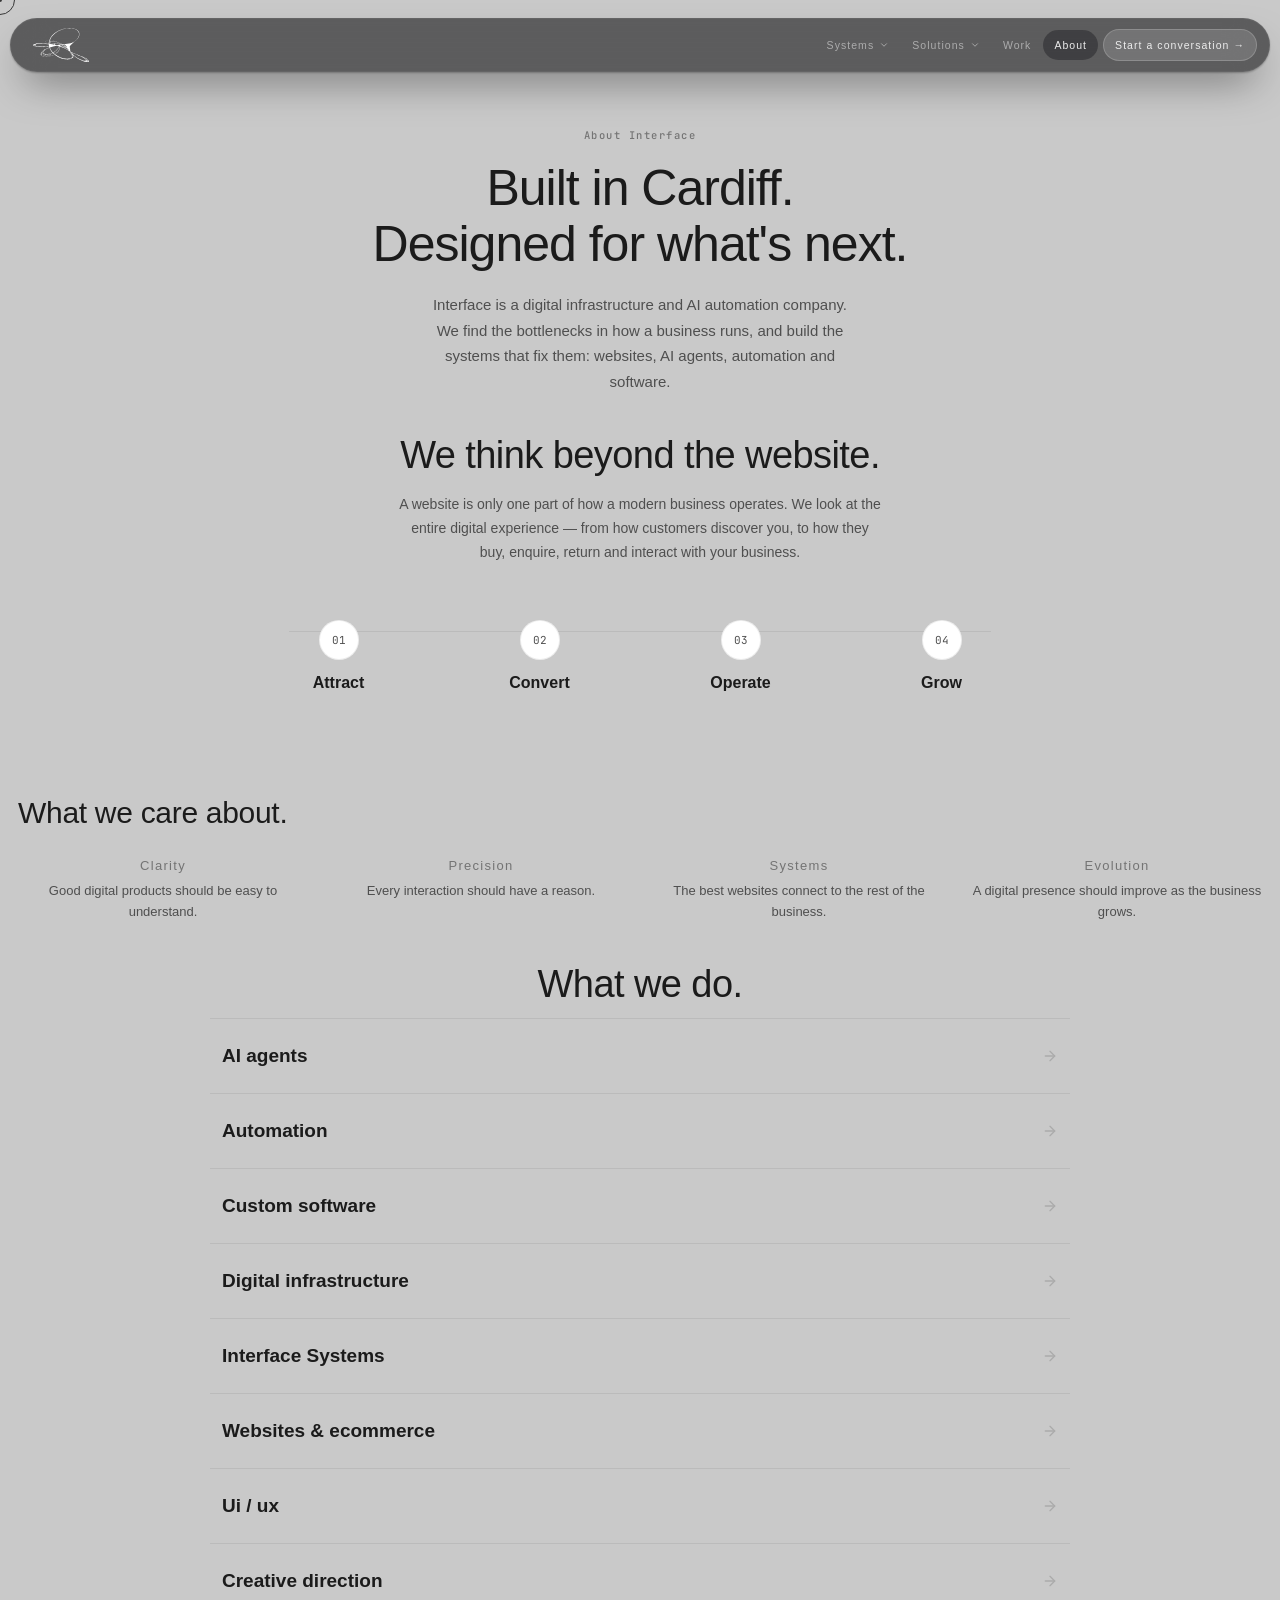
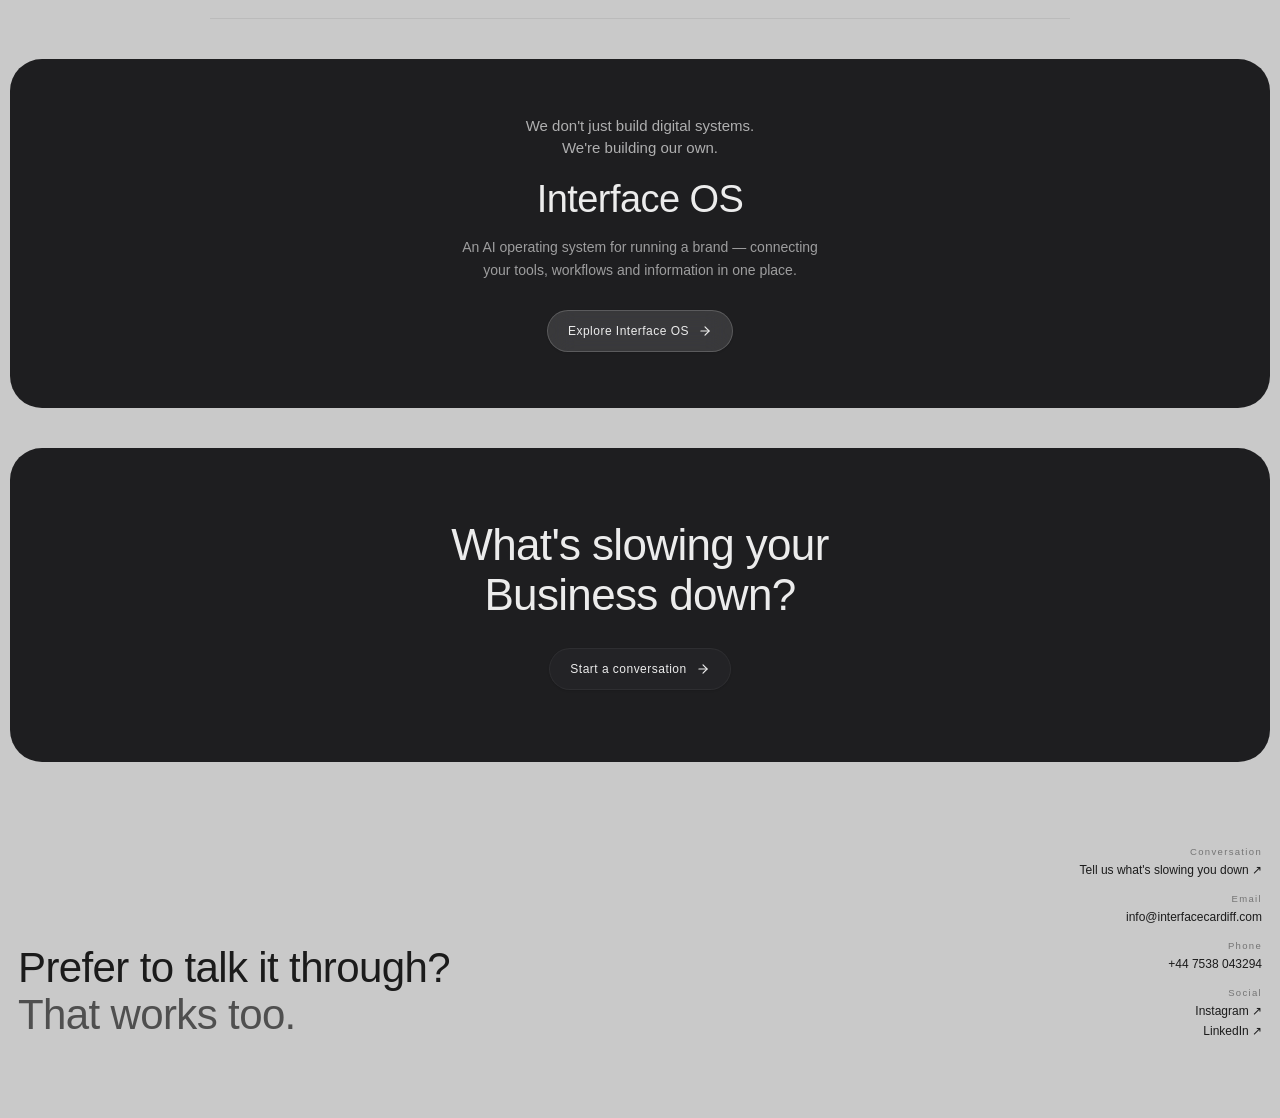
==== about.html @ 67ede0ce "Capitalise sentence starts site-wide; fix backdrop strip sampling the laptop late in the loop Co-Aut" ====
<!DOCTYPE html>
<html lang="en">
<head>
<meta charset="UTF-8" />
<meta name="viewport" content="width=device-width, initial-scale=1.0" />
<title>About — Interface | Digital Infrastructure &amp; AI Automation, Cardiff</title>
<meta name="description" content="Interface is a Cardiff-based digital infrastructure and AI automation company. We find the bottlenecks in how a business runs and build the systems that fix them." />
<meta name="keywords" content="digital infrastructure Cardiff, AI automation company, business automation, AI agents, custom software, Interface OS" />
<meta name="author" content="Interface" />
<meta name="robots" content="index, follow" />
<link rel="canonical" href="https://www.interfacecardiff.com/about.html" />

<!-- Open Graph -->
<meta property="og:type" content="website" />
<meta property="og:title" content="About — Interface | Digital Infrastructure &amp; AI Automation, Cardiff" />
<meta property="og:description" content="Interface is a Cardiff-based digital infrastructure and AI automation company. We find the bottlenecks in how a business runs and build the systems that fix them." />
<meta property="og:locale" content="en_GB" />

<!-- Twitter Card -->
<meta name="twitter:card" content="summary_large_image" />
<meta name="twitter:title" content="About — Interface | Digital Infrastructure &amp; AI Automation, Cardiff" />
<meta name="twitter:description" content="Interface is a Cardiff-based digital infrastructure and AI automation company. We find the bottlenecks in how a business runs and build the systems that fix them." />

<!-- Geo tags -->
<meta name="geo.region" content="GB-CRF" />
<meta name="geo.placename" content="Cardiff" />
<meta name="geo.position" content="51.4816;-3.1791" />
<meta name="ICBM" content="51.4816, -3.1791" />

<!-- JSON-LD structured data -->
<script type="application/ld+json">
{
  "@context": "https://schema.org",
  "@type": "ProfessionalService",
  "name": "Interface",
  "alternateName": "Interface — Digital Infrastructure & AI Automation",
  "description": "Cardiff-based digital infrastructure and AI automation company. Interface finds the bottlenecks in how a business runs and builds the systems that fix them: websites, AI agents, automation, software and infrastructure.",
  "url": "https://www.interfacecardiff.com",
  "image": "https://www.interfacecardiff.com/assets/img/logo.svg",
  "telephone": "+447538043294",
  "email": "info@interfacecardiff.com",
  "priceRange": "££",
  "address": {
    "@type": "PostalAddress",
    "addressLocality": "Cardiff",
    "addressRegion": "Wales",
    "addressCountry": "GB"
  },
  "geo": {
    "@type": "GeoCoordinates",
    "latitude": 51.4816,
    "longitude": -3.1791
  },
  "areaServed": [
    { "@type": "City", "name": "Cardiff" },
    { "@type": "AdministrativeArea", "name": "Wales" },
    { "@type": "Country", "name": "United Kingdom" }
  ],
  "knowsAbout": [
    "Web Design",
    "Web Development",
    "Ecommerce",
    "Shopify",
    "Digital Systems",
    "Automation",
    "Brand Identity"
  ],
  "sameAs": [
    "https://www.instagram.com/interface_dev/",
    "https://www.linkedin.com/in/dylan-driscoll"
  ]
}
</script>


<link rel="preconnect" href="https://fonts.googleapis.com" />
<link rel="preconnect" href="https://fonts.gstatic.com" crossorigin />
<link href="https://fonts.googleapis.com/css2?family=JetBrains+Mono:wght@400;500;600&display=swap" rel="stylesheet" />

<link rel="stylesheet" href="style.css?v=6a98d5f" />
</head>
<body class="loading page-about">

<div class="wake" id="wake">
  <div class="wake-mark"><img src="assets/img/logo.svg" alt="Interface"></div>
  <div class="wake-pct" id="wakePct">0%</div>
</div>

<div class="cursor" id="cursor"></div>
<div class="cursor-dot" id="cursorDot"></div>

<header class="site-head">
  <div class="name">
    <a href="index.html" class="logo-link" aria-label="Interface — home">
      <img src="assets/img/logo.svg" alt="Interface" class="site-logo" />
    </a>
  </div>
  <nav>
    <div class="nav-item">
      <button type="button" class="nav-trigger" aria-expanded="false" aria-haspopup="true">Systems<svg viewBox="0 0 24 24" fill="none" stroke="currentColor" stroke-width="2.2" stroke-linecap="round" stroke-linejoin="round"><polyline points="6 9 12 15 18 9"></polyline></svg></button>
      <div class="nav-menu">
        <a href="software.html"><b>Interface OS</b><span>Your business, operated through one interface.</span></a>
        <a href="archive.html"><b>Interface Archive</b><span>Your business memory.</span></a>
        <a href="reach.html"><b>Interface Reach</b><span>Turn prospecting into a system.</span></a>
      </div>
    </div>
    <div class="nav-item">
      <button type="button" class="nav-trigger" aria-expanded="false" aria-haspopup="true">Solutions<svg viewBox="0 0 24 24" fill="none" stroke="currentColor" stroke-width="2.2" stroke-linecap="round" stroke-linejoin="round"><polyline points="6 9 12 15 18 9"></polyline></svg></button>
      <div class="nav-menu">
        <a href="solutions.html#agents"><b>AI Agents</b><span>Turn repeated work into an agent.</span></a>
        <a href="solutions.html#automation"><b>Automation</b><span>Connect the tools you already use.</span></a>
        <a href="solutions.html#software"><b>Software</b><span>Built around how you actually work.</span></a>
        <a href="solutions.html#infrastructure"><b>Digital Infrastructure</b><span>Websites as the front of the system.</span></a>
      </div>
    </div>
    <a id="nav-work" href="work.html">Work</a>
    <a id="nav-about" href="about.html" class="active">About</a>
    <a id="nav-quote" href="contact.html" class="nav-quote">Start a conversation&nbsp;&rarr;</a>
  </nav>
</header>

<main class="page-content studio-home">

  <!-- ===== ABOUT HERO ===== -->
  <section class="about-hero">
    <p class="studio-eyebrow">About Interface</p>
    <h1>Built in Cardiff.<br>Designed for what's next.</h1>
    <p class="about-hero-sub">Interface is a digital infrastructure and AI automation company. We find the bottlenecks in how a business runs, and build the systems that fix them: websites, AI agents, automation and software.</p>
  </section>

  <!-- ===== OUR APPROACH ===== -->
  <section class="approach">
    <h2>We think beyond the website.</h2>
    <p class="approach-intro">A website is only one part of how a modern business operates. We look at the entire digital experience — from how customers discover you, to how they buy, enquire, return and interact with your business.</p>

    <div class="approach-steps">
      <div class="journey-line" aria-hidden="true"></div>
      <div class="approach-step"><span class="approach-num">01</span><h3>Attract</h3></div>
      <div class="approach-step"><span class="approach-num">02</span><h3>Convert</h3></div>
      <div class="approach-step"><span class="approach-num">03</span><h3>Operate</h3></div>
      <div class="approach-step"><span class="approach-num">04</span><h3>Grow</h3></div>
    </div>
  </section>

  <!-- ===== WHAT WE CARE ABOUT ===== -->
  <section class="offer">
    <h2>What we care about.</h2>
    <div class="offer-grid principles-grid">
      <div class="offer-item">
        <h3>Clarity</h3>
        <p>Good digital products should be easy to understand.</p>
      </div>
      <div class="offer-item">
        <h3>Precision</h3>
        <p>Every interaction should have a reason.</p>
      </div>
      <div class="offer-item">
        <h3>Systems</h3>
        <p>The best websites connect to the rest of the business.</p>
      </div>
      <div class="offer-item">
        <h3>Evolution</h3>
        <p>A digital presence should improve as the business grows.</p>
      </div>
    </div>
  </section>

  <!-- ===== CAPABILITIES ===== -->
  <section class="services">
    <h2>What we do.</h2>
    <div class="service-rows capabilities-rows">
      <div class="service-row capability-row">
        <span class="service-title">AI agents</span>
        <span class="service-desc">Turning repeated work into agents, with people in the loop.</span>
        <svg class="service-arrow" viewBox="0 0 24 24" fill="none" stroke="currentColor" stroke-width="2" stroke-linecap="round" stroke-linejoin="round"><line x1="5" y1="12" x2="19" y2="12"></line><polyline points="12 5 19 12 12 19"></polyline></svg>
      </div>
      <div class="service-row capability-row">
        <span class="service-title">Automation</span>
        <span class="service-desc">Connecting the tools a business already uses.</span>
        <svg class="service-arrow" viewBox="0 0 24 24" fill="none" stroke="currentColor" stroke-width="2" stroke-linecap="round" stroke-linejoin="round"><line x1="5" y1="12" x2="19" y2="12"></line><polyline points="12 5 19 12 12 19"></polyline></svg>
      </div>
      <div class="service-row capability-row">
        <span class="service-title">Custom software</span>
        <span class="service-desc">Internal tools, dashboards and portals built around your process.</span>
        <svg class="service-arrow" viewBox="0 0 24 24" fill="none" stroke="currentColor" stroke-width="2" stroke-linecap="round" stroke-linejoin="round"><line x1="5" y1="12" x2="19" y2="12"></line><polyline points="12 5 19 12 12 19"></polyline></svg>
      </div>
      <div class="service-row capability-row">
        <span class="service-title">Digital infrastructure</span>
        <span class="service-desc">Websites and ecommerce as the front of the system.</span>
        <svg class="service-arrow" viewBox="0 0 24 24" fill="none" stroke="currentColor" stroke-width="2" stroke-linecap="round" stroke-linejoin="round"><line x1="5" y1="12" x2="19" y2="12"></line><polyline points="12 5 19 12 12 19"></polyline></svg>
      </div>
      <div class="service-row capability-row">
        <span class="service-title">Interface Systems</span>
        <span class="service-desc">Our own products: Interface OS, Archive and Reach.</span>
        <svg class="service-arrow" viewBox="0 0 24 24" fill="none" stroke="currentColor" stroke-width="2" stroke-linecap="round" stroke-linejoin="round"><line x1="5" y1="12" x2="19" y2="12"></line><polyline points="12 5 19 12 12 19"></polyline></svg>
      </div>
      <div class="service-row capability-row">
        <span class="service-title">Websites & ecommerce</span>
        <span class="service-desc">Storefronts built to capture, convert and connect.</span>
        <svg class="service-arrow" viewBox="0 0 24 24" fill="none" stroke="currentColor" stroke-width="2" stroke-linecap="round" stroke-linejoin="round"><line x1="5" y1="12" x2="19" y2="12"></line><polyline points="12 5 19 12 12 19"></polyline></svg>
      </div>
      <div class="service-row capability-row">
        <span class="service-title">Ui / ux</span>
        <span class="service-desc">Interfaces designed around how people actually use them.</span>
        <svg class="service-arrow" viewBox="0 0 24 24" fill="none" stroke="currentColor" stroke-width="2" stroke-linecap="round" stroke-linejoin="round"><line x1="5" y1="12" x2="19" y2="12"></line><polyline points="12 5 19 12 12 19"></polyline></svg>
      </div>
      <div class="service-row capability-row">
        <span class="service-title">Creative direction</span>
        <span class="service-desc">A consistent visual language across every touchpoint.</span>
        <svg class="service-arrow" viewBox="0 0 24 24" fill="none" stroke="currentColor" stroke-width="2" stroke-linecap="round" stroke-linejoin="round"><line x1="5" y1="12" x2="19" y2="12"></line><polyline points="12 5 19 12 12 19"></polyline></svg>
      </div>
    </div>
  </section>

  <!-- ===== INTERFACE OS (smaller teaser) ===== -->
  <section class="os-teaser os-teaser-compact">
    <div class="os-teaser-copy">
      <p class="studio-eyebrow os-teaser-eyebrow">We don't just build digital systems.<br>We're building our own.</p>
      <h2>Interface OS</h2>
      <p>An AI operating system for running a brand — connecting your tools, workflows and information in one place.</p>
      <a href="software.html" class="hero-cta-btn secondary os-teaser-cta">
        Explore Interface OS
        <svg viewBox="0 0 24 24" fill="none" stroke="currentColor" stroke-width="2" stroke-linecap="round" stroke-linejoin="round"><line x1="5" y1="12" x2="19" y2="12"></line><polyline points="12 5 19 12 12 19"></polyline></svg>
      </a>
    </div>
  </section>

  <!-- ===== ABOUT CTA ===== -->
  <section class="final-cta">
    <h2>What's slowing your<br>Business down?</h2>
    <div class="hero-cta final-cta-buttons">
      <a href="contact.html" class="hero-cta-btn primary">
        Start a conversation
        <svg viewBox="0 0 24 24" fill="none" stroke="currentColor" stroke-width="2" stroke-linecap="round" stroke-linejoin="round"><line x1="5" y1="12" x2="19" y2="12"></line><polyline points="12 5 19 12 12 19"></polyline></svg>
      </a>
    </div>
  </section>

  <section class="contact">
    <h2>Prefer to talk it through?<br><em>That works too.</em></h2>
    <div class="links">
      <span class="label">Conversation</span><a href="contact.html">Tell us what's slowing you down ↗︎</a>
      <span class="label">Email</span><a href="mailto:info@interfacecardiff.com">info@interfacecardiff.com</a>
      <span class="label">Phone</span><a href="tel:+447538043294">+44 7538 043294</a>
      <span class="label">Social</span><a href="https://www.instagram.com/interface_dev/" target="_blank" rel="noopener">Instagram ↗︎</a><a href="https://www.linkedin.com/in/dylan-driscoll" target="_blank" rel="noopener">LinkedIn ↗︎</a>
    </div>
  </section>
</main>

<script src="script.js?v=6a98d5f"></script>
</body>
</html>
---- style.css ----
* { margin: 0; padding: 0; box-sizing: border-box; }

:root {
  /* ---- design tokens, ported 1:1 from the Interface OS app's own UI
     (src/ui/page.ts) so the marketing site and the product read as the
     same system. ---- */
  --panel: #f4f4f4;
  --card: #fbfbfb;
  --card-hi: #ffffff;
  --line: rgba(0,0,0,0.07);
  --line-soft: rgba(0,0,0,0.045);
  --ink: #1b1b1b;
  /* light-on-dark counterpart to --ink — used only by the handful of
     elements that sit directly on the dark page backdrop rather than on
     a white glass widget (hero copy, contact section, the orb). Every
     widget itself (.project-card, the header pill, nav-btn, the primary
     button) stays on the light surfaces above and keeps --ink as-is,
     same as the app: the app's own --ink-2/3/4 are reused unchanged in
     its dark theme too — only the strong foreground flips. */
  --ink-inv: #ececec;
  --ink-2:#4f4f4f;
  --ink-3:#747474;
  --ink-4: #c4c4c4;
  --green: #3fb950;
  --amber: #e8912d;
  --red: #e5484d;
  --r: 14px;
  /* Kept only for the app-window recreation now — every var(--mono)
     reference outside .app-window-* was moved to --font-sans below so the
     rest of the site can carry its own typeface without touching the
     app preview's real (mono) one. */
  --mono: "JetBrains Mono", ui-monospace, "SF Mono", SFMono-Regular, Menlo, "Roboto Mono", monospace;

  /* Apple can't be embedded — SF Pro's webfont files are licensed only for
     use on Apple-platform properties, not arbitrary third-party sites — so
     this is the honest equivalent: -apple-system/BlinkMacSystemFont are the
     browser keywords that resolve to actual San Francisco on macOS/iOS,
     which is literally the same font apple.com itself renders for those
     visitors. Elsewhere it falls back the same way apple.com's own stack
     does. */
  --font-apple: -apple-system, BlinkMacSystemFont, "SF Pro Text", "SF Pro Display", "Helvetica Neue", Helvetica, Arial, sans-serif;
  --font-display: var(--font-apple);
  --font-sans: var(--font-apple);

  /* legacy variable name still referenced by a few inline eyebrow-label
     styles in the HTML. */
  --font-outside: var(--font-apple);
  --font-inside: var(--font-apple);

  --surface-rgb: 252,252,253;
  --panel-border: rgba(255,255,255,0.6);
  --panel-border-hi: rgba(255,255,255,0.75);
  --card-border: rgba(255,255,255,0.6);
  --search-border: rgba(255,255,255,0.75);

  /* Matte dark-grey glass — every button on the site, regardless of what's
     behind it (the dark backdrop or a white widget). Flat and translucent
     rather than glossy: no bright fill, no strong border, no glow. */
  --btn-bg: rgba(40,40,44,0.55);
  --btn-bg-hover: rgba(44,44,48,0.72);
  --btn-border: rgba(255,255,255,0.05);
}

html, body {
  /* Light backdrop, matching the app's own light-mode surface (--panel).
     Glass needs tonal variation behind it to actually show blur/refraction —
     a flat single colour reads as plain opaque paint no matter how much
     backdrop-filter you throw at it — so this carries a soft white-to-grey
     wash plus a faint accent glow rather than one flat tone. */
  background: #c9c9c9; /* flat — matches the laptop hero video's own backdrop (rgb 201) */
  -webkit-font-smoothing: antialiased;
  -moz-osx-font-smoothing: grayscale;
  min-height: 100vh;
  cursor: none;
}

@media (hover: none) {
  html, body { cursor: auto; }
  .cursor, .cursor-dot { display: none !important; }
}

body {
  font-family: var(--font-sans);
  color: var(--ink);
  padding: 128px 10px 80px;
  min-height: 100vh;
  max-width: 1440px;
  margin: 0 auto;
  display: flex;
  flex-direction: column;
  align-items: center;
  position: relative;
}

main.page-content {
  display: flex;
  flex-direction: column;
  align-items: center;
  gap: 40px;
  width: 100%;
}

/* ===== CURSOR =====
   mix-blend-mode: difference against a white ring/dot self-inverts over
   both the dark backdrop and the white widgets, so one rule works
   everywhere rather than tracking what's underneath. */
.cursor {
  position: fixed; top: 0; left: 0; width: 30px; height: 30px;
  border: 1px solid #fff; border-radius: 50%;
  pointer-events: none; z-index: 9999; transition: width .15s, height .15s;
  mix-blend-mode: difference;
}
.cursor-dot {
  position: fixed; top: 0; left: 0; width: 4px; height: 4px;
  background: #fff; border-radius: 50%; pointer-events: none; z-index: 9999;
  mix-blend-mode: difference;
}
.cursor.hover { width: 46px; height: 46px; }
.cursor.hover ~ .cursor-dot { opacity: 0; }
.cursor.click { width: 24px; height: 24px; }

/* ===== WAKE SCREEN =====
   Identical to the app's own boot screen (.wake / .wake-mark / .wake-pct
   in src/ui/page.ts) — same white field, grayscale mark, tabular-nums
   percentage counter. */
.wake {
  position: fixed; inset: 0; z-index: 60; background: #fff; cursor: pointer;
  display: flex; flex-direction: column; align-items: center; justify-content: center; gap: 8px;
  transition: opacity .5s ease;
}
.wake.hidden { opacity: 0; pointer-events: none; }
.wake-mark img { display: block; width: 132px; height: auto; filter: grayscale(1); opacity: .92; }
.wake-pct {
  font-family: var(--font-sans);
  font-size: 13px; font-weight: 500; letter-spacing: 0.32em; color: #adadad;
  font-variant-numeric: tabular-nums;
}
@media (max-width: 768px) {
  .wake-mark img { width: 96px; }
  .wake-pct { font-size: 11px; }
}

/* ===== HEADER — floating glass rail ===== */
header.site-head {
  position: fixed; top: 18px; left: 10px; right: 10px; z-index: 50;
  max-width: 1440px; margin: 0 auto;
  display: flex; justify-content: space-between; align-items: center;
  padding: 9px 12px 9px 22px;
  /* Dark matte glass, same family as every button — not the light,
     bright-bordered chrome from earlier passes. */
  background: rgba(20,20,22,0.6);
  backdrop-filter: blur(20px) saturate(160%);
  -webkit-backdrop-filter: blur(20px) saturate(160%);
  border: 1px solid var(--btn-border);
  border-radius: 999px;
  box-shadow: 0 1px 2px rgba(0,0,0,0.25), 0 20px 40px -14px rgba(0,0,0,0.5);
  font-family: var(--font-sans); font-size: 11px; letter-spacing: 0.02em;
}
header.site-head .name a { display: flex; align-items: center; color: var(--ink-inv); text-decoration: none; transition: opacity 0.2s; cursor: none; }
header.site-head .name a:hover { opacity: 0.6; }
header.site-head .logo-link { display: flex; align-items: center; cursor: none; }
header.site-head .site-logo {
  height: 34px; width: auto; display: block;
  filter: grayscale(1) brightness(1.6);
  transition: opacity 0.2s ease, transform 0.3s ease;
}
header.site-head .logo-link:hover .site-logo { opacity: 0.75; transform: scale(1.02); }

header.site-head nav { display: flex; align-items: center; gap: 1px; flex-wrap: nowrap; }
header.site-head nav a {
  color: rgba(236,236,236,0.55); text-decoration: none; cursor: none;
  font-size: 10.5px; letter-spacing: 0.1em; font-weight: 500;
  padding: 9px 11px; border-radius: 999px; white-space: nowrap;
  transition: background .15s, color .15s;
}
header.site-head nav a:hover { color: var(--ink-inv); background: rgba(255,255,255,0.06); }
header.site-head nav a.active { color: var(--ink-inv); background: var(--btn-bg); }
header.site-head nav a.nav-quote {
  color: var(--ink-inv); background: rgba(255,255,255,0.14);
  border: 1px solid rgba(255,255,255,0.18); margin-left: 4px;
}
header.site-head nav a.nav-quote:hover { background: rgba(255,255,255,0.22); }

/* dropdown groups (Systems, Solutions) */
header.site-head nav .nav-item { position: relative; }
header.site-head nav .nav-trigger {
  display: inline-flex; align-items: center; gap: 5px;
  background: none; border: 0; font-family: inherit; cursor: none;
  color: rgba(236,236,236,0.55);
  font-size: 10.5px; letter-spacing: 0.1em; font-weight: 500;
  padding: 9px 11px; border-radius: 999px; white-space: nowrap;
  transition: background .15s, color .15s;
}
header.site-head nav .nav-trigger svg { width: 10px; height: 10px; transition: transform .2s ease; }
header.site-head nav .nav-trigger:hover,
header.site-head nav .nav-item.open .nav-trigger { color: var(--ink-inv); background: rgba(255,255,255,0.06); }
header.site-head nav .nav-trigger.active { color: var(--ink-inv); background: var(--btn-bg); }
header.site-head nav .nav-item.open .nav-trigger svg { transform: rotate(180deg); }
header.site-head nav .nav-menu {
  position: absolute; top: calc(100% + 12px); left: 50%;
  min-width: 300px; padding: 8px; display: flex; flex-direction: column; gap: 2px;
  background: rgba(20,20,22,0.86);
  backdrop-filter: blur(22px) saturate(160%); -webkit-backdrop-filter: blur(22px) saturate(160%);
  border: 1px solid var(--btn-border); border-radius: 18px;
  box-shadow: 0 1px 2px rgba(0,0,0,0.25), 0 24px 48px -16px rgba(0,0,0,0.55);
  opacity: 0; visibility: hidden; transform: translate(-50%, 6px);
  transition: opacity .18s ease, transform .18s ease, visibility .18s;
}
header.site-head nav .nav-menu::before { content: ""; position: absolute; left: 0; right: 0; top: -14px; height: 14px; }
header.site-head nav .nav-item.open .nav-menu { opacity: 1; visibility: visible; transform: translate(-50%, 0); }
@media (hover: hover) and (min-width: 901px) {
  header.site-head nav .nav-item:hover .nav-menu { opacity: 1; visibility: visible; transform: translate(-50%, 0); }
  header.site-head nav .nav-item:hover .nav-trigger { color: var(--ink-inv); background: rgba(255,255,255,0.06); }
}
header.site-head nav .nav-menu a {
  display: block; padding: 11px 14px; border-radius: 12px; white-space: normal; letter-spacing: 0;
  color: rgba(236,236,236,0.7);
}
header.site-head nav .nav-menu a b { display: block; font-size: 12px; font-weight: 500; letter-spacing: 0.02em; color: var(--ink-inv); }
header.site-head nav .nav-menu a span { display: block; margin-top: 2px; font-size: 11px; font-weight: 400; color: rgba(236,236,236,0.5); }

/* wraps to a two-row stacked header before the nav (Systems, Solutions,
   Work, About + the Start a conversation pill) would overflow a single-
   row pill — overflow there reads as "missing" nav items. */
@media (max-width: 900px) {
  header.site-head nav .nav-item { position: static; }
  header.site-head nav .nav-menu { top: calc(100% + 8px); left: 0; right: 0; min-width: 0; transform: translateY(6px); }
  header.site-head nav .nav-item.open .nav-menu { transform: translateY(0); }
  header.site-head nav .nav-trigger { padding: 7px 10px; font-size: 9.5px; }
}
@media (max-width: 900px) {
  header.site-head { border-radius: 22px; padding: 8px; flex-direction: column; gap: 8px; }
  header.site-head .name { align-self: flex-start; padding: 4px 8px; }
  header.site-head .site-logo { height: 26px; }
  header.site-head nav { flex-wrap: wrap; justify-content: center; gap: 2px; }
  header.site-head nav a { padding: 7px 10px; font-size: 9.5px; }
  body { padding-top: 148px; }
}

/* ===== HERO / INTRO ===== */
.intro {
  width: 100%; max-width: 100%; padding: 0 8px 8px;
}
.intro.has-orb {
  display: flex; align-items: center; justify-content: space-between; gap: 48px;
}
.intro-copy { flex: 1; min-width: 0; }
.intro h1 {
  font-family: var(--font-display);
  font-size: clamp(34px, 5.2vw, 68px);
  font-weight: 500; letter-spacing: -0.015em; line-height: 1.08;
  color: var(--ink);
}
.intro h1 em {
  font-style: normal; font-weight: 400; color: var(--ink-2);
}
.intro p {
  margin-top: 16px; max-width: 46ch;
  font-family: var(--font-sans);
  font-size: 14px; line-height: 1.7; color: var(--ink-2);
}
.orb-wrap {
  flex-shrink: 0; width: 260px; height: 260px;
  display: flex; align-items: center; justify-content: center;
}
.orb-canvas { width: 100%; height: 100%; display: block; }
/* software page hero — the app-window mockup is the whole show, large and
   centred, with the pricing system directly below it rather than split
   beside a signup form. */
.intro-showcase {
  display: flex; flex-direction: column; align-items: center; text-align: center;
  gap: 32px;
}
.intro-showcase-copy h1 {
  font-family: var(--font-display); font-weight: 500;
  font-size: clamp(26px, 3.4vw, 36px); letter-spacing: -0.015em; line-height: 1.1;
  color: var(--ink); margin-bottom: 8px;
}
.intro-showcase-copy p { font-family: var(--font-sans); font-size: 14px; color: var(--ink-2); }
.intro-showcase .app-preview { width: 100%; max-width: 960px; }
@media (max-width: 900px) {
  .orb-wrap { width: 180px; height: 180px; }
}

/* ===== DESIGN PAGE — giant orb scroll stage ===== */
.design-stage {
  /* bleeds to the actual viewport edge — without this the stage is only
     as wide as the page's centred max-width column, so the zoom's blur
     gets hard-clipped well inside the screen on wide viewports instead
     of fading out at the true edge. align-self: flex-start is required
     here — main.page-content has align-items:center, and flexbox centers
     a child's full margin box (including negative margins) on the cross
     axis, which stacks with this margin trick and lands the whole stage
     shifted left by half its intended offset instead of flush with the
     viewport edge. flex-start opts this one item out of that centering
     so the margin does only what it says. */
  /* pulled up by body's own top padding so the pinned stage starts flush
     with the true viewport top from the very first frame — without this,
     .design-stage-pin's un-stuck resting position sits 128px down (body's
     padding-top), so the orb reads as sitting 128px below center until
     the user scrolls far enough for position:sticky to actually engage. */
  position: relative; width: 100vw; height: 220vh;
  margin-left: calc(-50vw + 50%);
  margin-top: -128px;
  align-self: flex-start;
}
.design-stage-pin {
  position: sticky; top: 0; height: 100vh; width: 100%;
  overflow: hidden; z-index: 1;
}
@media (max-width: 900px) {
  .design-stage { margin-top: -148px; }
}
/* fills the pinned stage edge-to-edge — a fixed square box here reads as
   a distinct "plate" with its own visible boundary once the zoom's blur
   hits it, instead of the sphere just sitting directly on the page. The
   canvas itself still draws a circle (R = min(w,h) in orb.js), so this
   only removes the extra square backdrop around it — cropping now only
   ever happens at the real screen edge. */
.design-orb-wrap {
  position: absolute; inset: 0; width: 100%; height: 100%;
  display: flex; align-items: center; justify-content: center;
  will-change: transform, opacity, filter;
  transform-origin: center center;
}
.design-orb-wrap canvas {
  width: min(56vh, 56vw, 520px); height: min(56vh, 56vw, 520px);
  display: block;
}
/* the quote form overlays the same pinned frame as the orb and crossfades
   in as it finishes zooming out, so it visibly emerges from that last
   frame rather than arriving via a separate scroll below. */
.design-form-emerge {
  position: absolute; inset: 0; z-index: 2;
  display: flex; align-items: center; justify-content: center;
  overflow-y: auto; padding: 96px 16px 32px;
  will-change: transform, opacity;
}
.design-form-inner {
  width: 100%; max-width: 760px;
  display: flex; flex-direction: column; align-items: center; gap: 32px;
}
/* dark matte glass over the moving backdrop — the exact same material as
   the header pill and the app-window mockup's own frame (rgba(20,20,22,.6),
   blur+saturate, hairline border), rather than the site's usual light
   near-opaque card. Every text/field colour below is flipped to the
   light (--ink-inv) family to match. */
.design-form-emerge .project-card {
  width: 100%; position: relative;
  background: rgba(20,20,22,0.62);
  backdrop-filter: blur(26px) saturate(160%);
  -webkit-backdrop-filter: blur(26px) saturate(160%);
  border: 1px solid var(--btn-border);
  box-shadow: 0 1px 2px rgba(0,0,0,0.25), 0 40px 80px -28px rgba(0,0,0,0.55);
  color: var(--ink-inv);
}
/* macOS traffic-light window controls, purely decorative — same recipe
   as the software page's app-window mockup titlebar. */
.design-form-emerge .window-dots { display: flex; gap: 7px; margin-bottom: 22px; }
.design-form-emerge .window-dots span { width: 11px; height: 11px; border-radius: 50%; display: block; }
.design-form-emerge .window-dots span:nth-child(1) { background: #ff5f57; }
.design-form-emerge .window-dots span:nth-child(2) { background: #febc2e; }
.design-form-emerge .window-dots span:nth-child(3) { background: #28c840; }

.design-form-emerge .card-head { border-bottom-color: rgba(255,255,255,0.1); }
.design-form-emerge .card-head .proj-title .name { color: var(--ink-inv); }
.design-form-emerge .card-head .proj-title .client { color: rgba(236,236,236,0.45); }
.design-form-emerge .card-head .meta .label { color: rgba(236,236,236,0.4); }
.design-form-emerge .card-head .meta .value { color: rgba(236,236,236,0.75); }
.design-form-emerge .form-label { color: rgba(236,236,236,0.55); }
.design-form-emerge .form-input,
.design-form-emerge .form-select,
.design-form-emerge .form-textarea {
  background: rgba(255,255,255,0.06); border: 1px solid rgba(255,255,255,0.12);
  color: var(--ink-inv);
}
.design-form-emerge .form-input::placeholder,
.design-form-emerge .form-textarea::placeholder { color: rgba(236,236,236,0.32); }
.design-form-emerge .form-input:focus,
.design-form-emerge .form-textarea:focus,
.design-form-emerge .form-select:focus {
  border-color: rgba(255,255,255,0.32); box-shadow: 0 0 0 3px rgba(255,255,255,0.06);
}
.design-form-emerge .form-select option { color: #1b1b1b; }
.design-form-emerge .form-disclaimer { color: rgba(236,236,236,0.4); }
.design-form-emerge .form-submit {
  background: rgba(255,255,255,0.14); color: var(--ink-inv); border: 1px solid rgba(255,255,255,0.22);
}
.design-form-emerge .form-submit:hover { background: rgba(255,255,255,0.22); }
.design-form-emerge .form-success h3 { color: var(--ink-inv); }
.design-form-emerge .form-success p { color: rgba(236,236,236,0.6); }
@media (max-width: 900px) {
  .design-stage { height: 180vh; }
  .design-form-emerge { padding: 120px 8px 32px; align-items: flex-start; }
}

.hero-cta { margin-top: 28px; display: flex; gap: 12px; flex-wrap: wrap; }
@media (max-width: 900px) { .hero-cta { justify-content: center; } }
.hero-cta-btn {
  display: inline-flex; align-items: center; gap: 9px;
  font-family: var(--font-sans); font-size: 12px; font-weight: 500; letter-spacing: 0.04em;
  padding: 13px 20px; border-radius: 999px; text-decoration: none; cursor: none;
  transition: transform 0.15s, box-shadow 0.15s, opacity 0.15s;
}
.hero-cta-btn svg { width: 14px; height: 14px; transition: transform 0.2s ease; }
.hero-cta-btn.primary, .hero-cta-btn.secondary {
  background: var(--btn-bg);
  backdrop-filter: blur(14px) saturate(140%);
  -webkit-backdrop-filter: blur(14px) saturate(140%);
  border: 1px solid var(--btn-border);
  color: var(--ink-inv);
  box-shadow: 0 1px 2px rgba(0,0,0,0.12);
}
.hero-cta-btn.primary:hover, .hero-cta-btn.secondary:hover { background: var(--btn-bg-hover); }
.hero-cta-btn.primary:hover svg { transform: translateX(3px); }
.hero-cta-btn.secondary { color: rgba(236,236,236,0.72); }
.hero-cta-btn.secondary:hover { color: var(--ink-inv); }
.hero-cta-btn.secondary:hover svg { transform: translateY(2px); }
@media (max-width: 480px) {
  .hero-cta { flex-direction: column; align-items: stretch; }
  .hero-cta-btn { justify-content: center; }
}

/* ===== GLASS PANEL (project-card) =====
   Dark matte glass — the same material as the header/app-window/pricing
   cards — rather than the site's old light translucent card, so every
   standalone widget reads as one consistent material. */
.project-card {
  width: 100%; max-width: 100%;
  background: rgba(20,20,22,0.62);
  backdrop-filter: blur(26px) saturate(160%);
  -webkit-backdrop-filter: blur(26px) saturate(160%);
  border: 1px solid var(--btn-border);
  border-radius: 26px; padding: 40px;
  box-shadow: 0 1px 2px rgba(0,0,0,0.25), 0 40px 80px -28px rgba(0,0,0,0.5);
  font-family: var(--font-sans); font-weight: 400;
  color: var(--ink-inv);
  position: relative;
}
@media (max-width: 820px) {
  .project-card { padding: 24px; border-radius: 22px; }
}

/* quote-page card header */
.card-head { display: flex; flex-wrap: wrap; align-items: center; justify-content: space-between; gap: 16px; padding-bottom: 20px; margin-bottom: 24px; border-bottom: 1px solid rgba(255,255,255,0.1); }
.card-head .proj-title .name { font-size: 15px; font-weight: 500; letter-spacing: 0.01em; color: var(--ink-inv); }
.card-head .proj-title .client { margin-top: 3px; font-size: 10.5px; letter-spacing: 0.1em; text-transform: none; color: rgba(236,236,236,0.45); }
.card-head .meta { text-align: right; }
.card-head .meta .label { display: block; font-size: 9px; letter-spacing: 0.14em; text-transform: none; color: rgba(236,236,236,0.4); }
.card-head .meta .value { display: block; margin-top: 3px; font-size: 12px; color: rgba(236,236,236,0.75); }
@media (max-width: 600px) { .card-head .meta { text-align: left; } }

.nav-controls { width: 100%; max-width: 100%; display: flex; justify-content: flex-end; gap: 12px; padding: 0 8px; }
.nav-btn {
  width: 52px; height: 52px; border-radius: 50%;
  background: var(--btn-bg);
  backdrop-filter: blur(14px) saturate(140%);
  -webkit-backdrop-filter: blur(14px) saturate(140%);
  border: 1px solid var(--btn-border);
  display: flex; align-items: center; justify-content: center; cursor: none;
  box-shadow: 0 1px 2px rgba(0,0,0,0.12);
  transition: background 0.2s, color 0.2s; color: rgba(236,236,236,0.72);
  text-decoration: none;
}
.nav-btn:hover { color: var(--ink-inv); background: var(--btn-bg-hover); }
.nav-btn svg { width: 17px; height: 17px; }

/* ===== CONTACT ===== */
.contact {
  width: 100%; max-width: 100%; padding: 44px 8px 0; color: var(--ink);
  display: flex; justify-content: space-between; align-items: flex-end; flex-wrap: wrap; gap: 32px;
  font-family: var(--font-sans);
}
.contact h2 {
  font-family: var(--font-display);
  font-size: clamp(24px, 3.4vw, 42px); letter-spacing: -0.015em;
  color: var(--ink); line-height: 1.12; font-weight: 500;
}
.contact h2 em { font-style: normal; font-weight: 400; color: var(--ink-2); }
.contact .links { display: flex; flex-direction: column; gap: 6px; font-size: 12px; text-align: right; font-weight: 500; }
.contact .links a { color: var(--ink); text-decoration: none; transition: opacity 0.2s; cursor: none; }
.contact .links a:hover { opacity: 0.55; }
.contact .links .label { color: var(--ink-3); font-size: 9.5px; letter-spacing: 0.14em; text-transform: none; margin-top: 10px; font-weight: 500; }
.contact .links .label:first-child { margin-top: 0; }
@media (max-width: 600px) { .contact { align-items: flex-start; } .contact .links { text-align: left; } }

/* ===== FORM ===== */
.quote-form { display: flex; flex-direction: column; gap: 22px; }
.form-row { display: flex; flex-direction: column; gap: 8px; }
.form-row.split { display: grid; grid-template-columns: 1fr 1fr; gap: 16px; }
.form-row.split > * { display: flex; flex-direction: column; gap: 8px; }
.form-label { font-size: 9.5px; color: rgba(236,236,236,0.55); font-weight: 500; letter-spacing: 0.14em; text-transform: none; }
.form-input, .form-textarea, .form-select {
  font-family: var(--font-sans); font-size: 13px; color: var(--ink-inv);
  background: rgba(255,255,255,0.06); border: 1px solid rgba(255,255,255,0.12);
  border-radius: 12px; padding: 12px 14px; outline: 0;
  transition: border-color 0.15s, box-shadow 0.15s;
}
.form-input::placeholder, .form-textarea::placeholder { color: rgba(236,236,236,0.32); }
.form-input:focus, .form-textarea:focus, .form-select:focus {
  border-color: rgba(255,255,255,0.3); box-shadow: 0 0 0 3px rgba(255,255,255,0.06);
}
.form-textarea { min-height: 140px; resize: vertical; line-height: 1.5; cursor: text; }
.form-input { cursor: text; }
.form-select { cursor: pointer; color: var(--ink-inv); }
.form-submit-row { display: flex; justify-content: space-between; align-items: center; margin-top: 6px; gap: 16px; flex-wrap: wrap; }
.form-disclaimer { font-size: 10.5px; color: rgba(236,236,236,0.4); font-weight: normal; max-width: 400px; line-height: 1.6; }
.form-submit {
  display: inline-flex; align-items: center; gap: 9px;
  font-family: var(--font-sans); font-size: 12px; font-weight: 500; letter-spacing: 0.04em;
  background: var(--btn-bg-hover); color: var(--ink-inv);
  border: 1px solid var(--btn-border); cursor: none;
  padding: 13px 22px; border-radius: 999px;
  box-shadow: 0 1px 2px rgba(0,0,0,0.12);
  transition: background 0.15s;
}
.form-submit:hover { background: rgba(52,52,57,0.85); }
.form-submit svg { width: 14px; height: 14px; }
.form-success { display: none; text-align: center; padding: 80px 24px; }
.form-success.shown { display: block; }
.form-success h3 { font-size: 24px; font-weight: 500; color: var(--ink-inv); letter-spacing: -0.01em; margin-bottom: 12px; }
.form-success p { font-size: 13px; color: rgba(236,236,236,0.6); font-weight: normal; }

@media (max-width: 600px) { .form-row.split { grid-template-columns: 1fr; } }

/* ===== ABOUT / SOFTWARE PAGE LAYOUT ===== */
.about-card { display: grid; grid-template-columns: 0.9fr 1.1fr; gap: 56px; }
.about-bio h3, .about-section h3 {
  font-size: 10px; color: var(--ink-3);
  letter-spacing: 0.16em; text-transform: none; font-weight: 500; margin-bottom: 16px;
}
.about-bio p {
  font-size: 13.5px; line-height: 1.65; color: var(--ink-2);
  font-weight: normal; margin-bottom: 16px; letter-spacing: 0;
}
.about-bio p:last-of-type { margin-bottom: 28px; }
.about-contact { display: flex; flex-direction: column; gap: 12px; margin-top: 16px; }
.about-contact-item { display: flex; flex-direction: column; gap: 3px; }
.about-contact-item .label { font-size: 9.5px; color: var(--ink-3); font-weight: 500; letter-spacing: 0.12em; text-transform: none; }
.about-contact-item .value, .about-contact-item .value a {
  font-size: 13px; color: var(--ink); font-weight: 500;
  text-decoration: none; cursor: none;
  border-bottom: 1px solid var(--line); padding-bottom: 1px; display: inline-block;
  transition: border-color 0.2s;
}
.about-contact-item .value a:hover { border-bottom-color: var(--ink); }

.about-details { display: flex; flex-direction: column; gap: 36px; }
.about-section h3 { padding-bottom: 12px; border-bottom: 1px solid var(--line-soft); }
.about-job { display: grid; grid-template-columns: 1fr 80px; gap: 16px; padding: 14px 0; border-bottom: 1px solid var(--line-soft); }
.about-job:last-child { border-bottom: none; }
.about-job-title { font-size: 13px; color: var(--ink); font-weight: 500; line-height: 1.35; }
.about-job-company { font-size: 12px; color: var(--ink-2); font-weight: normal; margin-top: 2px; }
.about-job-summary { font-size: 11.5px; color: var(--ink-3); font-weight: normal; line-height: 1.5; margin-top: 6px; }
.about-job-year { font-size: 11px; color: var(--ink-3); font-weight: 500; text-align: right; letter-spacing: 0.02em; }

.about-skills-group { margin-bottom: 16px; }
.about-skills-group:last-child { margin-bottom: 0; }
.about-skills-label { font-size: 9.5px; color: var(--ink-3); letter-spacing: 0.12em; text-transform: none; font-weight: 500; margin-bottom: 8px; }
.about-skills-list { font-size: 12.5px; color: var(--ink-2); font-weight: normal; line-height: 1.65; letter-spacing: 0; }

@media (max-width: 820px) {
  .about-card { grid-template-columns: 1fr; gap: 36px; }
}

/* ===== SOFTWARE PAGE =====
   No boxed "widget" card here — content sits directly on the backdrop.
   The one framed element is a literal window mockup of the real app
   (rail / panel / command bar, same markup shape as src/ui/page.ts),
   not a generic marketing card. */

/* ---- hero signup: the whole pitch, one email field ---- */
.hero-signup { max-width: 420px; }
.hero-signup .hero-signup-title {
  font-family: var(--font-apple);
  font-style: normal; font-weight: 700;
  font-size: clamp(30px, 4vw, 44px); letter-spacing: -0.01em; line-height: 1;
  color: var(--ink); margin-bottom: 16px;
}
.hero-signup-label { font-size: 14px; color: var(--ink-inv); margin-bottom: 14px; }
.hero-signup-row { display: flex; gap: 10px; }
.hero-signup-input {
  flex: 1; min-width: 0;
  font-family: var(--font-sans); font-size: 13px; color: var(--ink-inv);
  background: rgba(255,255,255,0.06); border: 1px solid rgba(255,255,255,0.14);
  border-radius: 999px; padding: 13px 18px; outline: 0;
  transition: border-color 0.15s, box-shadow 0.15s;
}
.hero-signup-input::placeholder { color: rgba(236,236,236,0.32); }
.hero-signup-input:focus { border-color: rgba(255,255,255,0.3); box-shadow: 0 0 0 3px rgba(255,255,255,0.06); }
.hero-signup-btn {
  flex-shrink: 0; width: 46px; height: 46px; border-radius: 50%;
  display: flex; align-items: center; justify-content: center;
  border: 1px solid var(--btn-border); cursor: none;
}
.hero-signup-btn svg { width: 16px; height: 16px; }
.hero-signup .form-success { text-align: left; padding: 0; }
.hero-signup .form-success h3 { font-size: 18px; margin-bottom: 8px; }
.hero-signup .form-success p { font-size: 13px; }
.hero-demo {
  margin-top: 28px; padding-top: 24px; border-top: 1px solid var(--line);
  display: flex; align-items: center; gap: 14px; flex-wrap: wrap;
}
.hero-demo-label { font-size: 13px; color: var(--ink-2); }
@media (max-width: 480px) { .hero-signup-input { padding: 12px 16px; } }

/* ---- app window mockup ----
   A literal recreation of the real app's own window (src/ui/page.ts):
   centred logo mark floating above everything, a vertical floating rail
   on the left, the light content panel filling the rest, the orb sitting
   in the panel's own grid exactly where the app puts it, and the command
   bar floating along the bottom. macOS traffic-light window chrome wraps
   the whole thing since this is presented as a window on a page, which
   the app itself (borderless, its own NSWindow) doesn't render. */
.app-preview { width: 100%; }
/* macOS window chrome — the app itself is borderless (its own
   transparent NSWindow), so this frame exists only because we're
   presenting it as "a window" on a page. Light, matching the app's own
   light theme, with the standard red/yellow/green traffic lights. */
/* Frame + titlebar + screen backdrop all match the header's own dark
   matte glass exactly (same fill, blur and border) — the panel/cards
   below are the light "widgets" floating on top of it, same relationship
   as the header pill has to the rest of the page. */
.app-window {
  width: 100%;
  border-radius: 13px; overflow: hidden;
  background: rgba(20,20,22,0.6);
  backdrop-filter: blur(20px) saturate(160%);
  -webkit-backdrop-filter: blur(20px) saturate(160%);
  border: 1px solid var(--btn-border);
  box-shadow: 0 1px 2px rgba(0,0,0,0.25), 0 40px 80px -28px rgba(0,0,0,0.5);
}
.app-window-bar {
  display: flex; align-items: center; gap: 8px; padding: 9px 14px;
  background: rgba(255,255,255,0.03);
  border-bottom: 1px solid rgba(255,255,255,0.08);
}
.app-window-dots { display: flex; gap: 7px; }
.app-window-dots span { width: 11px; height: 11px; border-radius: 50%; }
.app-window-dots span:nth-child(1) { background: #ff5f57; }
.app-window-dots span:nth-child(2) { background: #febc2e; }
.app-window-dots span:nth-child(3) { background: #28c840; }
.app-window-title { flex: 1; text-align: center; font-size: 10px; letter-spacing: 0.1em; color: rgba(236,236,236,0.4); margin-right: 46px; }

/* fixed-aspect "screen": the transparent window itself. Every child
   below is positioned exactly like the app positions it (src/ui/page.ts)
   against that window — mark centred/top, rail fixed-left/centred, panel
   filling the inset, command floating along the bottom — just scaled to
   this stage instead of a full display. */
.app-window-body {
  position: relative; aspect-ratio: 16 / 11.2;
  background:
    radial-gradient(120% 140% at 50% 0%, rgba(255,255,255,0.06), transparent 60%),
    rgba(20,20,22,0.6);
}

.app-window-mark { position: absolute; top: 11px; left: 0; right: 0; z-index: 2; display: flex; justify-content: center; }
.app-window-mark img { width: 46px; height: auto; display: block; filter: grayscale(1) brightness(1.6); opacity: 0.85; }

/* rail: real values (src/ui/page.ts .rail) are a ~1% dark tint relying on
   its icon glyphs' own drop-shadow to read against whatever desktop
   photo sits behind it — we have no photo, so this uses a slightly
   stronger dark glass to keep the pill itself legible as a shape, same
   border/shadow language as the source. Buttons now carry the same
   icon glyphs as the real rail instead of plain dots. */
.app-window-rail {
  position: absolute; left: 11px; top: 50%; transform: translateY(-50%); z-index: 2;
  width: 26px; padding: 7px 0;
  background: rgba(60,60,66,0.6);
  backdrop-filter: blur(6px) saturate(120%);
  -webkit-backdrop-filter: blur(6px) saturate(120%);
  border: 1px solid rgba(255,255,255,0.22); border-radius: 14px;
  box-shadow: 0 1px 2px rgba(0,0,0,0.08), 0 8px 20px -6px rgba(0,0,0,0.25);
  display: flex; flex-direction: column; align-items: center; gap: 3px;
}
.app-window-rail span {
  width: 17px; height: 17px; border-radius: 6px;
  display: flex; align-items: center; justify-content: center;
  color: rgba(255,255,255,0.75);
}
.app-window-rail span svg { width: 10px; height: 10px; }
.app-window-rail span.on { background: rgba(255,255,255,0.95); color: var(--ink); }

/* panel: real values (.panel) — rgba(surface-rgb,.97), blur(6px) saturate(105%),
   border rgba(255,255,255,.6), inset top highlight + soft outer shadow. */
.app-window-panel {
  position: absolute; top: 40px; left: 50px; right: 14px; bottom: 46px;
  background: rgba(252,252,253,0.97);
  backdrop-filter: blur(6px) saturate(105%);
  -webkit-backdrop-filter: blur(6px) saturate(105%);
  border: 1px solid rgba(255,255,255,0.6); border-radius: 10px;
  box-shadow: inset 0 1px 0 rgba(255,255,255,0.7), 0 2px 6px rgba(0,0,0,0.06), 0 24px 48px -20px rgba(0,0,0,0.18);
  padding: 14px 16px; color: var(--ink);
  display: flex; flex-direction: column; overflow: hidden;
}
.app-window-head { display: flex; justify-content: space-between; align-items: flex-start; gap: 10px; margin-bottom: 10px; flex-shrink: 0; }
.app-window-brand { flex-shrink: 0; }
.app-window-brand b { display: block; font-family: var(--mono); font-size: 10.5px; letter-spacing: 0.13em; color: var(--ink); font-weight: 500; }
.app-window-brand span { display: block; margin-top: 3px; font-family: var(--mono); font-size: 8px; letter-spacing: 0.1em; color: var(--ink-3); }
.app-window-greet { flex: 1; min-width: 0; }
.app-window-greet strong { display: block; font-family: var(--mono); font-size: 13px; color: var(--ink); font-weight: 500; }
.app-window-greet span { display: block; margin-top: 2px; font-family: var(--mono); font-size: 8px; color: var(--ink-3); }
.app-window-search {
  flex-shrink: 0; display: flex; align-items: center; gap: 4px;
  background: rgba(252,252,253,0.85); border: 1px solid rgba(255,255,255,0.75);
  border-radius: 999px; padding: 4px 9px; color: var(--ink-3);
}
.app-window-search svg { width: 7px; height: 7px; flex-shrink: 0; }
.app-window-search span { font-family: var(--mono); font-size: 7px; white-space: nowrap; }

.app-window-grid { flex: 1; min-height: 0; display: grid; grid-template-columns: 72px 1fr 96px; gap: 7px; }
.app-window-stats { display: flex; flex-direction: column; gap: 6px; min-height: 0; }
/* card: real values (.card) — rgba(surface-rgb,.92), blur(4px) saturate(104%),
   border rgba(255,255,255,.6), inset highlight + hairline shadow. Used for
   the stat cards and, as a wrapper, for the brain/priorities cards too —
   the app has no bare unlabeled boxes, every card carries its own header. */
.app-window-card {
  flex: 1; display: flex; flex-direction: column; justify-content: center;
  background: rgba(252,252,253,0.92);
  backdrop-filter: blur(4px) saturate(104%);
  -webkit-backdrop-filter: blur(4px) saturate(104%);
  border: 1px solid rgba(255,255,255,0.6); border-radius: 7px;
  box-shadow: inset 0 1px 0 rgba(255,255,255,0.6), 0 1px 3px rgba(0,0,0,0.045);
  padding: 6px 7px;
}
.app-window-card .label { font-family: var(--mono); font-size: 6px; letter-spacing: 0.08em; color: var(--ink-3); text-transform: none; }
.app-window-card .num { margin-top: 4px; font-family: var(--mono); font-size: 12.5px; font-weight: 500; color: var(--ink); letter-spacing: -0.01em; }
.app-window-card .num small { font-size: 7px; font-weight: 400; color: var(--ink-3); margin-left: 2px; }
.app-window-card .sub { margin-top: 2px; font-family: var(--mono); font-size: 6px; letter-spacing: 0.08em; text-transform: none; }
.app-window-card .sub.ok { color: var(--green); }
.app-window-card .sub.dim { color: var(--ink-3); }
.app-window-card .bar { margin-top: 4px; height: 2px; border-radius: 2px; background: rgba(0,0,0,0.08); }
.app-window-card .bar i { display: block; height: 100%; border-radius: 2px; background: var(--ink-3); }
.app-window-card .num.ok { color: var(--green); }

/* brain + priorities: full cards (header + body), not bare boxes. */
.app-window-brain, .app-window-priorities {
  display: flex; flex-direction: column; min-height: 0;
  background: rgba(252,252,253,0.92);
  backdrop-filter: blur(4px) saturate(104%);
  -webkit-backdrop-filter: blur(4px) saturate(104%);
  border: 1px solid rgba(255,255,255,0.6); border-radius: 7px;
  box-shadow: inset 0 1px 0 rgba(255,255,255,0.6), 0 1px 3px rgba(0,0,0,0.045);
  padding: 6px 7px;
}
.app-window-card-head { display: flex; align-items: center; justify-content: space-between; flex-shrink: 0; gap: 6px; }
.app-window-card-head span:first-child { font-family: var(--mono); font-size: 6px; letter-spacing: 0.08em; color: var(--ink-3); text-transform: none; }
.app-window-synced { display: flex; align-items: center; gap: 3px; font-family: var(--mono); font-size: 6px; color: var(--ink-3); }
.app-window-synced i { width: 4px; height: 4px; border-radius: 50%; background: var(--green); flex-shrink: 0; }

/* the orb sits inside the brain card's own body, same as the app's
   #brain canvas inside its middle grid column. */
.app-window-orbcol { flex: 1; display: flex; align-items: center; justify-content: center; min-width: 0; min-height: 0; }
.app-window-orbcol canvas { width: 100%; height: 100%; }
.app-window-brain-foot {
  flex-shrink: 0; margin-top: 4px; display: flex; justify-content: center;
}
.app-window-brain-foot span {
  font-family: var(--mono); font-size: 6px; letter-spacing: 0.06em; color: var(--ink-3);
  background: var(--card-hi); border: 1px solid var(--line); border-radius: 999px; padding: 2px 8px;
}

.app-window-priorities-list { flex: 1; min-height: 0; display: flex; flex-direction: column; gap: 5px; margin-top: 5px; overflow: hidden; }
.app-window-priority { display: flex; align-items: flex-start; gap: 4px; }
.app-window-priority i { width: 4px; height: 4px; border-radius: 50%; margin-top: 3px; flex-shrink: 0; }
.app-window-priority i.red { background: var(--red); }
.app-window-priority i.green { background: var(--green); }
.app-window-priority span {
  font-family: var(--mono); font-size: 6.5px; line-height: 1.3; color: var(--ink);
  display: -webkit-box; -webkit-line-clamp: 2; -webkit-box-orient: vertical; overflow: hidden;
}
.app-window-priority-more { font-family: var(--mono); font-size: 6px; color: var(--ink-3); margin-top: auto; flex-shrink: 0; }

/* command bar: real values (.command) — a barely-there rgba(surface-rgb,.08)
   wash under a heavy 26px/170% blur, the "chrome" glass the app itself uses
   (vs. the near-opaque "content" glass of panel/card above). Border bumped
   to a visible tint since ours floats on a flat mockup screen rather than a
   photographed desktop, where the spec's rgba(255,255,255,.08) would read. */
.app-window-command {
  position: absolute; left: 50px; right: 14px; bottom: 13px; z-index: 2;
  display: flex; align-items: center; gap: 8px;
  padding: 0 13px; height: 28px; border-radius: 999px;
  background: rgba(252,252,253,0.5);
  backdrop-filter: blur(16px) saturate(170%);
  -webkit-backdrop-filter: blur(16px) saturate(170%);
  border: 1px solid rgba(255,255,255,0.7);
  box-shadow: 0 1px 2px rgba(0,0,0,0.06), 0 8px 20px -8px rgba(0,0,0,0.18);
  color: var(--ink-3); font-family: var(--mono); font-size: 9.5px;
}
.app-window-voice {
  margin-left: auto; width: 19px; height: 19px; border-radius: 50%; flex-shrink: 0;
  background: linear-gradient(180deg, #e7e7e7, #d9d9d9); border: 1px solid rgba(0,0,0,0.06);
}

@media (max-width: 700px) {
  .app-window-rail { display: none; }
  .app-window-panel { left: 14px; }
  .app-window-command { left: 14px; }
  .app-window-grid { grid-template-columns: 1fr; }
  .app-window-stats, .app-window-greet, .app-window-priorities, .app-window-search { display: none; }
}

/* ---- home page: hero product shot + integrations ----
   This page's own sections sit noticeably closer together than the rest
   of the site — the whole point of the layout below is to get
   "everything it connects to" onto the first screen, not buried under a
   tall hero. */
.page-home-screen main.page-content { gap: 16px; }

.hero-eyebrow {
  width: 100%; text-align: center;
  font-family: var(--mono); font-size: 11px; font-weight: 500; letter-spacing: 0.14em; text-transform: none;
  color: var(--ink-3); padding: 0 8px; margin-bottom: -4px;
}
.hero-shot {
  width: 100%; display: flex; align-items: flex-start; gap: 32px; padding: 0 8px;
}
/* bleeds the image to the actual viewport edge regardless of the page's
   own centred max-width, so the hand reads as entering from off-screen
   rather than stopping at the content column. */
.hero-shot-media {
  flex: 2.4; min-width: 0; position: relative;
  margin-left: calc(-50vw + 50%);
}
.hero-shot-media video {
  width: 100%; height: auto; display: block;
}
/* live orb, positioned over the particle-sphere area already visible in
   the still photo — same simulation as everywhere else on the site,
   just placed to match this one photograph's own screen region. */
.hero-shot-orb {
  position: absolute; left: 39.7%; top: 25.3%; width: 20%; height: 20.1%;
  pointer-events: none;
}
.hero-shot-orb canvas { width: 100%; height: 100%; display: block; }
.hero-shot-copy { flex: 0.9; min-width: 0; margin-top: 54px; }
.hero-shot-mark {
  height: 34px; width: 102px; margin: 0 auto 18px;
  background-color: var(--ink-2);
  -webkit-mask-image: url('assets/img/logo.svg');
  mask-image: url('assets/img/logo.svg');
  -webkit-mask-repeat: no-repeat; mask-repeat: no-repeat;
  -webkit-mask-size: contain; mask-size: contain;
  -webkit-mask-position: center; mask-position: center;
}
.hero-shot-copy h1 {
  font-family: var(--font-display); font-weight: 500;
  font-size: clamp(24px, 2.8vw, 34px); letter-spacing: -0.01em; line-height: 1.2;
  color: var(--ink); margin-bottom: 14px;
}
.hero-shot-copy p { font-family: var(--font-sans); font-size: 14px; line-height: 1.6; color: var(--ink-2); margin-bottom: 20px; max-width: 42ch; }
.hero-shot-copy .hero-cta { margin-top: 0; }
@media (max-width: 900px) {
  .hero-shot { flex-direction: column; text-align: center; }
  .hero-shot-media { margin-left: 0; flex: none; width: 100%; margin-right: 0; }
  .hero-shot-copy p { margin-left: auto; margin-right: auto; }
  .hero-shot-copy .hero-cta { justify-content: center; }
  .integrations { text-align: center; }
  .integrations-grid { justify-content: center; }
}

/* nested inside .hero-shot-copy now — same right-hand column as the
   headline, top-aligned with the laptop image beside it — rather than
   its own full-width centred section below the hero row. */
.integrations { width: 100%; padding: 32px 0 0; text-align: left; }
.integrations h2 { font-family: var(--font-display); font-size: clamp(19px, 2vw, 24px); color: var(--ink); font-weight: 500; letter-spacing: -0.01em; margin-bottom: 6px; }
.integrations > p { font-family: var(--font-sans); font-size: 13px; color: var(--ink-2); margin-bottom: 22px; }
.integrations-grid { display: grid; grid-template-columns: repeat(6, 1fr); gap: 18px 10px; }
.integration-item { display: flex; flex-direction: column; align-items: center; gap: 8px; }
.integration-icon {
  width: 52px; height: 52px; border-radius: 15px;
  background: var(--card-hi); border: 1px solid var(--line);
  display: flex; align-items: center; justify-content: center;
  color: var(--ink-2);
  box-shadow: 0 1px 2px rgba(0,0,0,0.04);
}
.integration-icon svg { width: 22px; height: 22px; }
.integration-item span { font-family: var(--font-sans); font-size: 10.5px; color: var(--ink-3); }
@media (max-width: 820px) { .integrations-grid { grid-template-columns: repeat(4, 1fr); } }
@media (max-width: 480px) { .integrations-grid { grid-template-columns: repeat(3, 1fr); } }

/* ---- pricing (interactive, product-style) ---- */
.pricing { width: 100%; padding: 96px 8px 0; text-align: center; }
.pricing-eyebrow {
  font-family: var(--mono); font-size: 10.5px; font-weight: 500; letter-spacing: 0.14em; text-transform: none;
  color: var(--ink-3); margin-bottom: 14px;
}
.pricing h2 { font-family: var(--font-display); font-size: clamp(24px, 3.4vw, 38px); color: var(--ink); font-weight: 500; letter-spacing: -0.015em; margin-bottom: 12px; }
.pricing-intro { font-family: var(--font-sans); font-size: 14px; line-height: 1.65; color: var(--ink-2); max-width: 52ch; margin: 0 auto 40px; }

/* toggle — sliding pill indicator instead of a hard background swap */
.pricing-toggle {
  position: relative; display: inline-flex; gap: 2px; padding: 4px;
  background: var(--panel); border: 1px solid var(--line); border-radius: 999px; margin-bottom: 48px;
}
.pricing-toggle-thumb {
  position: absolute; top: 4px; left: 4px; width: calc(50% - 4px); height: calc(100% - 8px);
  background: var(--card-hi); border-radius: 999px; box-shadow: 0 1px 3px rgba(0,0,0,0.06);
  transition: transform 0.32s cubic-bezier(.4,0,.2,1);
}
.pricing-toggle[data-active="team"] .pricing-toggle-thumb { transform: translateX(100%); }
.pricing-toggle button {
  position: relative; z-index: 1;
  font-family: var(--font-sans); font-size: 12.5px; font-weight: 500; color: var(--ink-2);
  background: transparent; border: 0; border-radius: 999px; padding: 9px 22px; cursor: none;
  transition: color .2s;
}
.pricing-toggle button.on { color: var(--ink); }

/* cards — clickable modules, one open at a time. Dark matte glass, the
   same material as the header/app-window/conversion strip, so the whole
   pricing system reads as one continuous piece of the product UI. */
.pricing-grid { display: grid; grid-template-columns: repeat(3, 1fr); gap: 20px; max-width: 980px; margin: 0 auto; text-align: left; align-items: start; }
.pricing-card {
  background: rgba(20,20,22,0.55);
  backdrop-filter: blur(20px) saturate(160%);
  -webkit-backdrop-filter: blur(20px) saturate(160%);
  border: 1px solid var(--btn-border); border-radius: 20px; position: relative;
  box-shadow: 0 1px 2px rgba(0,0,0,0.2), 0 30px 60px -26px rgba(0,0,0,0.4);
  transition: border-color .3s ease, box-shadow .3s ease, transform .3s ease, background .3s ease;
}
.pricing-card:hover { transform: translateY(-3px); border-color: rgba(255,255,255,0.22); }
.pricing-card.is-selected {
  background: rgba(32,32,35,0.75);
  border-color: rgba(255,255,255,0.28); transform: translateY(-6px);
  box-shadow: 0 1px 2px rgba(0,0,0,0.25), 0 30px 60px -24px rgba(0,0,0,0.55);
}
.pricing-card-hit {
  width: 100%; text-align: left; background: none; border: 0; padding: 28px 24px; margin: 0;
  display: flex; flex-direction: column; font: inherit; color: inherit; cursor: none;
}
.pricing-card-hit:focus-visible { outline: 2px solid rgba(255,255,255,0.4); outline-offset: 4px; border-radius: 20px; }
.pricing-tag {
  align-self: flex-start; margin-bottom: 14px;
  font-family: var(--mono); font-size: 9px; letter-spacing: 0.1em; text-transform: none;
  background: rgba(255,255,255,0.16); color: var(--ink-inv); border-radius: 999px; padding: 4px 10px;
}
.pricing-card-top { display: flex; align-items: baseline; justify-content: space-between; gap: 12px; margin-bottom: 8px; }
.pricing-card h3 { font-family: var(--font-sans); font-size: 17px; font-weight: 700; color: var(--ink-inv); }
.pricing-price { font-family: var(--font-sans); font-size: 21px; font-weight: 700; color: var(--ink-inv); white-space: nowrap; }
.pricing-price span { font-size: 12px; font-weight: 400; color: rgba(236,236,236,0.48); }
.pricing-card-desc { font-family: var(--font-sans); font-size: 13px; line-height: 1.5; color: rgba(236,236,236,0.6); }

/* reveal — grid-template-rows 0fr→1fr animates height smoothly with no
   JS measuring and no layout jump. */
.pricing-reveal {
  display: grid; grid-template-rows: 0fr; opacity: 0; margin-top: 0;
  transition: grid-template-rows .45s cubic-bezier(.16,.8,.3,1), opacity .35s ease, margin-top .45s cubic-bezier(.16,.8,.3,1);
}
.pricing-card.is-selected .pricing-reveal { grid-template-rows: 1fr; opacity: 1; margin-top: 18px; }
.pricing-reveal-inner { overflow: hidden; min-height: 0; }
.pricing-specs { display: flex; flex-direction: column; gap: 9px; padding-top: 14px; border-top: 1px solid rgba(255,255,255,0.1); }
.pricing-specs li { display: flex; align-items: center; justify-content: space-between; gap: 12px; font-family: var(--mono); font-size: 10px; letter-spacing: 0.07em; text-transform: none; }
.pricing-specs li span { color: rgba(236,236,236,0.4); }
.pricing-specs li b { color: var(--ink-inv); font-weight: 500; }

.pricing-card-cta {
  display: inline-flex; align-items: center; gap: 8px; margin-top: 22px;
  font-family: var(--font-sans); font-size: 12.5px; font-weight: 500; color: rgba(236,236,236,0.6);
  transition: color .2s ease;
}
.pricing-card-cta svg { width: 13px; height: 13px; transition: transform .2s ease; }
.pricing-card.is-selected .pricing-card-cta { color: var(--ink-inv); }
.pricing-card-hit:hover .pricing-card-cta svg, .pricing-card-hit:focus-visible .pricing-card-cta svg { transform: translateX(3px); }

/* conversion strip — dark matte glass, same family as the header, reading
   as a continuation of the product UI rather than another light card. */
.pricing-convert {
  max-width: 640px; margin: 48px auto 0; padding: 40px 36px;
  background: var(--btn-bg);
  backdrop-filter: blur(20px) saturate(160%); -webkit-backdrop-filter: blur(20px) saturate(160%);
  border: 1px solid var(--btn-border); border-radius: 24px;
  box-shadow: 0 1px 2px rgba(0,0,0,0.2), 0 30px 60px -26px rgba(0,0,0,0.45);
  text-align: center;
}
.pricing-convert-head h3 {
  font-family: var(--font-display); font-weight: 500; font-size: clamp(19px, 2.2vw, 24px);
  color: var(--ink-inv); letter-spacing: -0.01em; margin-bottom: 8px; transition: opacity .25s ease;
}
.pricing-convert-head p { font-family: var(--font-sans); font-size: 13px; color: rgba(236,236,236,0.62); transition: opacity .25s ease; }
.pricing-convert form { margin-top: 24px; }
.pricing-convert-row { display: flex; gap: 10px; max-width: 420px; margin: 0 auto; }
.pricing-convert-row .hero-signup-input { background: rgba(255,255,255,0.06); border-color: rgba(255,255,255,0.14); color: var(--ink-inv); }
.pricing-convert-row .hero-signup-input::placeholder { color: rgba(236,236,236,0.32); }
.pricing-convert-row .hero-signup-input:focus { border-color: rgba(255,255,255,0.3); box-shadow: 0 0 0 3px rgba(255,255,255,0.06); }
.pricing-convert-btn {
  flex-shrink: 0; height: 46px; display: inline-flex; align-items: center; gap: 8px;
  font-family: var(--font-sans); font-size: 12.5px; font-weight: 500; white-space: nowrap;
  background: rgba(255,255,255,0.14); color: var(--ink-inv); border: 1px solid rgba(255,255,255,0.22);
  border-radius: 999px; padding: 0 20px; cursor: none; transition: background .15s;
}
.pricing-convert-btn:hover { background: rgba(255,255,255,0.22); }
.pricing-convert-btn svg { width: 14px; height: 14px; }
.pricing-convert .form-success { color: var(--ink-inv); padding: 12px 0 0; text-align: center; }
.pricing-convert .form-success h3 { color: var(--ink-inv); font-size: 18px; margin-bottom: 6px; }
.pricing-convert .form-success p { color: rgba(236,236,236,0.62); font-size: 13px; }
.pricing-demo-link {
  display: inline-block; margin-top: 20px;
  font-family: var(--font-sans); font-size: 12px; color: rgba(236,236,236,0.5);
  text-decoration: none; cursor: none; transition: color .2s;
}
.pricing-demo-link span { color: rgba(236,236,236,0.75); text-decoration: underline; text-underline-offset: 3px; }
.pricing-demo-link:hover { color: rgba(236,236,236,0.7); }

.pricing-note { margin-top: 28px; font-family: var(--mono); font-size: 11px; color: var(--ink-3); }

@media (max-width: 820px) { .pricing-grid { grid-template-columns: 1fr; max-width: 460px; } }
@media (max-width: 560px) {
  .pricing-convert { padding: 32px 22px; }
  .pricing-convert-row { flex-direction: column; }
  .pricing-convert-btn { width: 100%; justify-content: center; padding: 14px 20px; }
}
@media (prefers-reduced-motion: reduce) {
  .pricing-toggle-thumb, .pricing-card, .pricing-reveal, .pricing-card-cta svg,
  .pricing-convert-head h3, .pricing-convert-head p { transition: none !important; }
}

/* ---- offer ---- */
.offer { width: 100%; padding: 64px 8px 0; }
.offer h2 { font-family: var(--font-display); font-size: clamp(22px, 3vw, 30px); color: var(--ink); font-weight: 500; letter-spacing: -0.01em; margin-bottom: 28px; }
.offer-grid { display: grid; grid-template-columns: repeat(4, 1fr); gap: 28px; }
.offer-item h3 { font-size: 9.5px; letter-spacing: 0.14em; text-transform: none; color: var(--ink-3); font-weight: 500; margin-bottom: 8px; }
.offer-item p { font-family: var(--font-sans); font-size: 13px; line-height: 1.6; color: var(--ink-2); }
@media (max-width: 820px) { .offer-grid { grid-template-columns: 1fr 1fr; } }
@media (max-width: 480px) { .offer-grid { grid-template-columns: 1fr; } }
.offer-intro { font-family: var(--font-sans); font-size: 14px; line-height: 1.6; color: var(--ink-2); max-width: 56ch; margin: -8px 0 32px; }

/* =====================================================================
   STUDIO HOMEPAGE
   ===================================================================== */
.studio-home { gap: 112px; }
@media (max-width: 820px) { .studio-home { gap: 80px; } }

.studio-eyebrow {
  font-family: var(--mono); font-size: 10.5px; font-weight: 500; letter-spacing: 0.14em; text-transform: none;
  color: var(--ink-3); margin-bottom: 18px;
}

/* ---- hero ---- */
.studio-hero {
  width: 100%; display: flex; align-items: center; gap: 56px; padding: 8px 8px 0;
}
.studio-hero-copy { flex: 1; min-width: 0; max-width: 560px; }
.studio-hero-copy h1 {
  font-family: var(--font-display); font-weight: 500;
  font-size: clamp(32px, 4vw, 46px); letter-spacing: -0.02em; line-height: 1.1;
  color: var(--ink); margin-bottom: 18px;
}
.studio-hero-sub { font-family: var(--font-sans); font-size: 15px; line-height: 1.7; color: var(--ink-2); max-width: 46ch; margin-bottom: 30px; }
.studio-capabilities {
  display: flex; flex-wrap: wrap; gap: 10px 20px; margin-top: 32px; padding-top: 24px; border-top: 1px solid var(--line);
}
.studio-capabilities span {
  font-family: var(--mono); font-size: 10px; font-weight: 500; letter-spacing: 0.12em; text-transform: none; color: var(--ink-3);
}
.studio-hero-media {
  flex: 1; min-width: 0; position: relative;
  display: flex; align-items: center; justify-content: center;
  will-change: transform;
}
.studio-hero-media img {
  width: auto; height: auto; max-width: 100%; max-height: 78vh; display: block; border: 0; outline: 0;
  transition: transform .2s ease-out; will-change: transform;
}
@media (max-width: 900px) {
  .studio-hero { flex-direction: column; text-align: center; gap: 32px; }
  .studio-hero-copy { max-width: 100%; }
  .studio-hero-sub { margin-left: auto; margin-right: auto; }
  .studio-capabilities { justify-content: center; }
  .studio-hero-media { width: auto; max-width: 100%; align-self: center; }
  .studio-hero-media img { max-height: 56vh; }
  .hero-cta { justify-content: center; }
}

/* ---- decision cards ---- */
.decision { width: 100%; padding: 0 8px; text-align: center; }
.decision h2 { font-family: var(--font-display); font-size: clamp(24px, 3.4vw, 38px); color: var(--ink); font-weight: 500; letter-spacing: -0.015em; margin-bottom: 12px; }
.decision-intro { font-family: var(--font-sans); font-size: 14px; line-height: 1.6; color: var(--ink-2); max-width: 54ch; margin: 0 auto 44px; }
/* the middle "business system" card gets extra column width and stays
   pre-expanded — this is the site's core infrastructure-for-businesses
   pitch, so it earns more real estate than the other two options. */
.decision-grid { display: grid; grid-template-columns: 1fr 1.35fr 1fr; gap: 20px; text-align: left; align-items: start; }
.decision-card {
  position: relative;
  background: rgba(20,20,22,0.55);
  backdrop-filter: blur(20px) saturate(160%); -webkit-backdrop-filter: blur(20px) saturate(160%);
  border: 1px solid var(--btn-border); border-radius: 20px;
  box-shadow: 0 2px 6px rgba(0,0,0,0.2), 0 30px 60px -30px rgba(0,0,0,0.45);
  transition: border-color .3s ease, box-shadow .3s ease, transform .3s ease, background .3s ease;
}
.decision-card:hover { transform: translateY(-4px); border-color: rgba(255,255,255,0.22); }
.decision-card.featured {
  background: rgba(20,20,22,0.72);
  border-color: rgba(255,255,255,0.22);
  box-shadow: 0 2px 6px rgba(0,0,0,0.2), 0 34px 68px -28px rgba(0,0,0,0.55);
}
.decision-tag {
  position: absolute; top: -11px; left: 26px;
  font-family: var(--mono); font-size: 9px; letter-spacing: 0.1em; text-transform: none;
  background: rgba(255,255,255,0.16); color: var(--ink-inv); border-radius: 999px; padding: 4px 10px;
}
@media (max-width: 820px) { .decision-grid { grid-template-columns: 1fr; max-width: 460px; margin: 0 auto; } }
.decision-card-hit {
  width: 100%; text-align: left; background: none; border: 0; padding: 32px 26px; margin: 0;
  display: flex; flex-direction: column; font: inherit; color: inherit; cursor: none;
}
.decision-card-hit:focus-visible { outline: 2px solid rgba(255,255,255,0.3); outline-offset: 4px; border-radius: 20px; }
.decision-icon {
  width: 42px; height: 42px; border-radius: 12px; margin-bottom: 20px;
  display: flex; align-items: center; justify-content: center;
  background: rgba(255,255,255,0.08); color: rgba(236,236,236,0.7);
}
.decision-icon svg { width: 20px; height: 20px; }
.decision-card h3 { font-family: var(--font-sans); font-size: 18px; font-weight: 700; color: var(--ink-inv); }
.decision-reveal {
  display: grid; grid-template-rows: 0fr; opacity: 0; margin-top: 0;
  transition: grid-template-rows .4s cubic-bezier(.16,.8,.3,1), opacity .3s ease, margin-top .4s cubic-bezier(.16,.8,.3,1);
}
.decision-reveal-inner { overflow: hidden; min-height: 0; }
.decision-reveal p { font-family: var(--font-sans); font-size: 13.5px; line-height: 1.55; color: rgba(236,236,236,0.6); padding-top: 12px; }
.decision-card.is-open .decision-reveal { grid-template-rows: 1fr; opacity: 1; margin-top: 10px; }
.decision-cta {
  display: inline-flex; align-items: center; gap: 8px; margin-top: 20px;
  font-family: var(--font-sans); font-size: 13px; font-weight: 500; color: rgba(236,236,236,0.55);
  transition: color .2s ease;
}
.decision-cta svg { width: 13px; height: 13px; transition: transform .2s ease; }
.decision-card.is-open .decision-cta, .decision-card:hover .decision-cta { color: var(--ink-inv); }
.decision-card-hit:hover .decision-cta svg, .decision-card-hit:focus-visible .decision-cta svg { transform: translateX(3px); }

/* ---- services rows ---- */
.services { width: 100%; padding: 0 8px; text-align: center; }
.services h2 { font-family: var(--font-display); font-size: clamp(24px, 3.4vw, 38px); color: var(--ink); font-weight: 500; letter-spacing: -0.015em; margin-bottom: 12px; }
.services-intro { font-family: var(--font-sans); font-size: 14px; line-height: 1.6; color: var(--ink-2); max-width: 54ch; margin: 0 auto 40px; }
.service-rows { max-width: 860px; margin: 0 auto; text-align: left; border-top: 1px solid var(--line); }
.service-row {
  display: flex; align-items: center; gap: 24px; padding: 26px 12px;
  border-bottom: 1px solid var(--line); text-decoration: none; color: inherit; cursor: none;
  transition: background .2s ease, padding-left .2s ease;
}
.service-row:hover { background: var(--panel); padding-left: 20px; }
.service-num { font-family: var(--mono); font-size: 12px; color: var(--ink-3); flex-shrink: 0; width: 28px; }
.service-title { font-family: var(--font-sans); font-size: 19px; font-weight: 600; color: var(--ink); flex: 1; }
.service-desc { font-family: var(--font-sans); font-size: 13px; color: var(--ink-2); flex-shrink: 0; }
.service-arrow { width: 16px; height: 16px; color: var(--ink-3); flex-shrink: 0; transition: transform .2s ease, color .2s ease; }
.service-row:hover .service-arrow { transform: translateX(4px); color: var(--ink); }
@media (max-width: 620px) {
  .service-row { flex-wrap: wrap; gap: 6px 16px; }
  .service-title { width: 100%; order: 1; }
  .service-num { order: 0; }
  .service-desc { order: 2; }
  .service-arrow { order: 3; margin-left: auto; }
}

/* ---- journey ---- */
.journey { width: 100%; padding: 0 8px; text-align: center; }
.journey h2 { font-family: var(--font-display); font-size: clamp(24px, 3.4vw, 38px); color: var(--ink); font-weight: 500; letter-spacing: -0.015em; margin-bottom: 12px; }
.journey-intro { font-family: var(--font-sans); font-size: 14px; line-height: 1.6; color: var(--ink-2); max-width: 56ch; margin: 0 auto 56px; }
.journey-steps { position: relative; display: grid; grid-template-columns: repeat(4, 1fr); gap: 24px; max-width: 980px; margin: 0 auto; text-align: left; }
.journey-line { position: absolute; top: 11px; left: 5%; right: 5%; height: 1px; background: var(--line); z-index: 0; }
.journey-step { position: relative; z-index: 1; }
.journey-num {
  display: flex; align-items: center; justify-content: center;
  width: 24px; height: 24px; border-radius: 50%; margin-bottom: 20px;
  background: var(--card-hi); border: 1px solid var(--line);
  font-family: var(--mono); font-size: 11px; color: var(--ink-2);
}
.journey-step h3 { font-family: var(--font-sans); font-size: 16px; font-weight: 700; color: var(--ink); margin-bottom: 8px; }
.journey-step p { font-family: var(--font-sans); font-size: 13px; line-height: 1.55; color: var(--ink-2); }
@media (max-width: 820px) {
  .journey-steps { grid-template-columns: 1fr 1fr; }
  .journey-line { display: none; }
}
@media (max-width: 480px) { .journey-steps { grid-template-columns: 1fr; } }

/* ---- featured work ---- */
.work { width: 100%; padding: 0 8px; text-align: center; }
.work-eyebrow { font-family: var(--mono); font-size: 10.5px; font-weight: 500; letter-spacing: 0.14em; text-transform: none; color: var(--ink-3); margin-bottom: 14px; }
.work h2 { font-family: var(--font-display); font-size: clamp(26px, 3.6vw, 42px); color: var(--ink); font-weight: 500; letter-spacing: -0.015em; line-height: 1.15; margin-bottom: 40px; }
.work-empty {
  max-width: 560px; margin: 0 auto; padding: 48px 32px;
  background: rgba(20,20,22,0.55);
  backdrop-filter: blur(20px) saturate(160%); -webkit-backdrop-filter: blur(20px) saturate(160%);
  border: 1px solid var(--btn-border); border-radius: 20px;
}
.work-empty p { font-family: var(--font-sans); font-size: 14px; line-height: 1.65; color: rgba(236,236,236,0.65); margin-bottom: 26px; }
.work-empty .hero-cta-btn { display: inline-flex; }

/* ---- before / after ---- */
.compare { width: 100%; padding: 0 8px; text-align: center; }
.compare h2 { font-family: var(--font-display); font-size: clamp(24px, 3.4vw, 38px); color: var(--ink); font-weight: 500; letter-spacing: -0.015em; margin-bottom: 44px; }
.compare-grid { position: relative; display: grid; grid-template-columns: 1fr auto 1fr; gap: 0; max-width: 880px; margin: 0 auto; text-align: left; border-radius: 20px; overflow: hidden; border: 1px solid var(--line); }
.compare-panel { padding: 40px 36px; }
.compare-panel.is-after { background: var(--ink); }
.compare-label { font-family: var(--mono); font-size: 10px; font-weight: 500; letter-spacing: 0.14em; text-transform: none; color: var(--ink-3); margin-bottom: 10px; }
.compare-panel.is-after .compare-label { color: rgba(236,236,236,0.45); }
.compare-panel h3 { font-family: var(--font-sans); font-size: 19px; font-weight: 700; color: var(--ink); margin-bottom: 18px; }
.compare-panel.is-after h3 { color: var(--ink-inv); }
.compare-panel ul { display: flex; flex-direction: column; gap: 11px; }
.compare-panel li { font-family: var(--font-sans); font-size: 13.5px; color: var(--ink-2); padding-left: 18px; position: relative; }
.compare-panel li::before { content: "–"; position: absolute; left: 0; color: var(--ink-3); }
.compare-panel.is-after li { color: rgba(236,236,236,0.75); }
.compare-panel.is-after li::before { content: "✓"; color: var(--green); }
.compare-divider { width: 1px; background: var(--line); }
@media (max-width: 700px) { .compare-grid { grid-template-columns: 1fr; } .compare-divider { display: none; } }

/* ---- Interface OS teaser ---- */
.os-teaser {
  width: 100%; display: flex; align-items: center; gap: 56px;
  background: rgba(20,20,22,0.94); border-radius: 32px;
  padding: 72px 56px; color: var(--ink-inv);
}
.os-teaser-copy { flex: 1; min-width: 0; }
.os-teaser-eyebrow { color: rgba(236,236,236,0.45); margin-bottom: 16px; }
.os-teaser-copy h2 { font-family: var(--font-display); font-weight: 500; font-size: clamp(26px, 3.4vw, 38px); letter-spacing: -0.015em; line-height: 1.15; color: var(--ink-inv); margin-bottom: 16px; }
.os-teaser-copy > p { font-family: var(--font-sans); font-size: 14px; line-height: 1.65; color: rgba(236,236,236,0.62); max-width: 46ch; margin-bottom: 28px; }
.os-teaser-cta.secondary { background: rgba(255,255,255,0.12); border-color: rgba(255,255,255,0.18); color: var(--ink-inv); }
.os-teaser-cta.secondary:hover { background: rgba(255,255,255,0.2); }
.os-teaser-meta { display: flex; flex-wrap: wrap; gap: 10px 20px; margin-top: 32px; padding-top: 24px; border-top: 1px solid rgba(255,255,255,0.1); }
.os-teaser-meta span { font-family: var(--mono); font-size: 10px; font-weight: 500; letter-spacing: 0.12em; text-transform: none; color: rgba(236,236,236,0.4); }
/* real product photo, background already keyed transparent, so it floats
   directly on the dark glass instead of sitting in a light-backed frame */
.os-teaser-shot { flex-shrink: 0; width: 340px; }
.os-teaser-shot img { width: 100%; height: auto; display: block; }
@media (max-width: 900px) {
  .os-teaser { flex-direction: column; text-align: center; padding: 48px 28px; border-radius: 24px; }
  .os-teaser-copy > p { margin-left: auto; margin-right: auto; }
  .os-teaser-meta { justify-content: center; }
  .os-teaser-shot { width: 100%; max-width: 340px; }
}

/* ---- FAQ ---- */
.faq { width: 100%; padding: 0 8px; text-align: center; }
.faq h2 { font-family: var(--font-display); font-size: clamp(24px, 3.4vw, 38px); color: var(--ink); font-weight: 500; letter-spacing: -0.015em; margin-bottom: 40px; }
.faq-list { max-width: 720px; margin: 0 auto; text-align: left; border-top: 1px solid var(--line); }
.faq-item { border-bottom: 1px solid var(--line); }
.faq-q {
  width: 100%; display: flex; align-items: center; justify-content: space-between; gap: 16px;
  padding: 22px 4px; background: none; border: 0; text-align: left; cursor: none;
  font-family: var(--font-sans); font-size: 15px; font-weight: 500; color: var(--ink);
}
.faq-q svg { width: 15px; height: 15px; color: var(--ink-3); flex-shrink: 0; transition: transform .3s ease; }
.faq-q[aria-expanded="true"] svg { transform: rotate(180deg); }
.faq-q:focus-visible { outline: 2px solid var(--ink-4); outline-offset: 2px; border-radius: 8px; }
.faq-a {
  display: grid; grid-template-rows: 0fr; opacity: 0;
  transition: grid-template-rows .35s cubic-bezier(.16,.8,.3,1), opacity .3s ease;
}
.faq-q[aria-expanded="true"] + .faq-a { grid-template-rows: 1fr; opacity: 1; }
.faq-a-inner { overflow: hidden; min-height: 0; }
.faq-a p { font-family: var(--font-sans); font-size: 13.5px; line-height: 1.65; color: var(--ink-2); padding: 0 4px 22px; max-width: 62ch; }

/* ---- final CTA ---- */
.final-cta {
  width: 100%; text-align: center; padding: 72px 32px;
  background: rgba(20,20,22,0.94); border-radius: 32px; color: var(--ink-inv);
}
.final-cta h2 { font-family: var(--font-display); font-weight: 500; font-size: clamp(28px, 4vw, 44px); letter-spacing: -0.015em; color: var(--ink-inv); margin-bottom: 18px; }
.final-cta p { font-family: var(--font-sans); font-size: 14.5px; line-height: 1.7; color: rgba(236,236,236,0.62); max-width: 52ch; margin: 0 auto 32px; }
.final-cta-buttons { justify-content: center; }
.final-cta .hero-cta-btn.secondary { background: rgba(255,255,255,0.12); border-color: rgba(255,255,255,0.18); color: var(--ink-inv); }
.final-cta .hero-cta-btn.secondary:hover { background: rgba(255,255,255,0.2); }
@media (max-width: 620px) { .final-cta { padding: 48px 24px; border-radius: 24px; } }

/* =====================================================================
   ABOUT PAGE
   ===================================================================== */
.about-hero { width: 100%; padding: 0 8px; text-align: center; }
.about-hero h1 {
  font-family: var(--font-display); font-weight: 500;
  font-size: clamp(30px, 4.4vw, 50px); letter-spacing: -0.02em; line-height: 1.12;
  color: var(--ink); margin-bottom: 20px;
}
.about-hero-sub { font-family: var(--font-sans); font-size: 15px; line-height: 1.7; color: var(--ink-2); max-width: 52ch; margin: 0 auto; }

.approach { width: 100%; padding: 0 8px; text-align: center; }
.approach h2 { font-family: var(--font-display); font-size: clamp(24px, 3.4vw, 38px); color: var(--ink); font-weight: 500; letter-spacing: -0.015em; margin-bottom: 16px; }
.approach-intro { font-family: var(--font-sans); font-size: 14px; line-height: 1.7; color: var(--ink-2); max-width: 62ch; margin: 0 auto 56px; }
.approach-steps { position: relative; display: grid; grid-template-columns: repeat(4, 1fr); gap: 24px; max-width: 780px; margin: 0 auto; }
.approach-step { position: relative; z-index: 1; display: flex; flex-direction: column; align-items: center; }
.approach-num {
  display: flex; align-items: center; justify-content: center;
  width: 40px; height: 40px; border-radius: 50%; margin-bottom: 14px;
  background: var(--card-hi); border: 1px solid var(--line);
  font-family: var(--mono); font-size: 11px; color: var(--ink-2);
}
.approach-step h3 { font-family: var(--font-sans); font-size: 16px; font-weight: 700; color: var(--ink); }
@media (max-width: 620px) { .approach-steps { grid-template-columns: 1fr 1fr; gap: 32px 16px; } .approach-steps .journey-line { display: none; } }

.principles-grid .offer-item { text-align: center; }
@media (min-width: 481px) { .principles-grid .offer-item h3 { font-size: 13px; letter-spacing: 0.1em; } }

.capabilities-rows .capability-row { cursor: default; }
.capability-row .service-title { flex: 0 0 auto; width: 220px; }
.capability-row .service-desc { flex: 1; text-align: right; opacity: 0; transform: translateX(8px); transition: opacity .25s ease, transform .25s ease; }
.capability-row:hover .service-desc { opacity: 1; transform: translateX(0); }
.capability-row .service-arrow { opacity: 0.35; }
@media (max-width: 620px) {
  .capability-row .service-title { width: auto; }
  .capability-row .service-desc { opacity: 1; transform: none; text-align: left; order: 2; width: 100%; margin-top: 4px; }
}

.os-teaser-compact { padding: 56px; }
.os-teaser-compact .os-teaser-copy { max-width: 640px; margin: 0 auto; text-align: center; }
.os-teaser-compact .os-teaser-eyebrow { color: rgba(236,236,236,0.7); font-family: var(--font-sans); font-size: 15px; letter-spacing: 0; text-transform: none; line-height: 1.5; margin-bottom: 18px; }
.os-teaser-compact h2 { margin-bottom: 14px; }
.os-teaser-compact > .os-teaser-copy > p { margin-left: auto; margin-right: auto; }
.os-teaser-compact .os-teaser-cta { display: inline-flex; }
@media (max-width: 620px) { .os-teaser-compact { padding: 40px 24px; } }

/* =====================================================================
   CONTACT — PROJECT CONFIGURATOR
   ===================================================================== */
.contact-hero { width: 100%; padding: 0 8px; text-align: center; }
.contact-hero h1 {
  font-family: var(--font-display); font-weight: 500;
  font-size: clamp(30px, 4.2vw, 46px); letter-spacing: -0.02em; color: var(--ink); margin-bottom: 16px;
}
.contact-hero p { font-family: var(--font-sans); font-size: 14.5px; line-height: 1.65; color: var(--ink-2); max-width: 48ch; margin: 0 auto; }

.configurator {
  width: 100%; max-width: 640px; margin: 0 auto;
  background: rgba(20,20,22,0.62);
  backdrop-filter: blur(26px) saturate(160%); -webkit-backdrop-filter: blur(26px) saturate(160%);
  border: 1px solid var(--btn-border); border-radius: 26px;
  padding: 40px; box-shadow: 0 1px 2px rgba(0,0,0,0.25), 0 40px 80px -28px rgba(0,0,0,0.5);
}
@media (max-width: 820px) { .configurator { padding: 24px; border-radius: 22px; } }

/* step indicator */
.config-steps { display: flex; justify-content: space-between; gap: 8px; margin-bottom: 10px; }
.config-step {
  flex: 1; display: flex; flex-direction: column; align-items: flex-start; gap: 6px;
  background: none; border: 0; padding: 0 0 14px; text-align: left; cursor: none;
  border-bottom: 2px solid rgba(255,255,255,0.12); transition: border-color .25s ease;
}
.config-step-num { font-family: var(--mono); font-size: 10px; letter-spacing: 0.1em; color: rgba(236,236,236,0.4); }
.config-step-label { font-family: var(--font-sans); font-size: 12.5px; font-weight: 500; color: rgba(236,236,236,0.4); transition: color .25s ease; }
.config-step.is-active { border-color: var(--ink-inv); }
.config-step.is-active .config-step-label, .config-step.is-active .config-step-num { color: var(--ink-inv); }
.config-step.is-done { border-color: rgba(255,255,255,0.3); cursor: none; }
.config-step.is-done .config-step-label { color: rgba(236,236,236,0.6); }
.config-step:disabled { cursor: default; }

/* panels */
.config-form { position: relative; }
.config-panel {
  display: none; opacity: 0; transform: translateX(12px);
  animation: none;
}
.config-panel.is-active { display: block; animation: configPanelIn .35s ease forwards; }
@keyframes configPanelIn { from { opacity: 0; transform: translateX(12px); } to { opacity: 1; transform: translateX(0); } }
.config-panel h2 {
  font-family: var(--font-display); font-weight: 500; font-size: clamp(20px, 2.6vw, 26px);
  letter-spacing: -0.01em; color: var(--ink-inv); margin: 32px 0 8px;
}
.config-panel-sub { font-family: var(--font-sans); font-size: 13.5px; color: rgba(236,236,236,0.6); margin-bottom: 26px; }
.config-panel .form-row { margin-bottom: 20px; }
.config-textarea-sm { min-height: 90px; }
.config-disclaimer { font-family: var(--font-sans); font-size: 12px; color: rgba(236,236,236,0.4); margin-top: 8px; }

/* chips (multi-select) */
.config-chips { display: flex; flex-wrap: wrap; gap: 10px; }
.config-chip {
  font-family: var(--font-sans); font-size: 13px; font-weight: 500; color: rgba(236,236,236,0.65);
  background: rgba(255,255,255,0.06); border: 1px solid rgba(255,255,255,0.14); border-radius: 999px;
  padding: 12px 20px; cursor: none; transition: background .2s ease, border-color .2s ease, color .2s ease;
}
.config-chip:hover { border-color: rgba(255,255,255,0.3); }
.config-chip.is-selected { background: rgba(255,255,255,0.94); border-color: rgba(255,255,255,0.94); color: var(--ink); }

/* budget (single-select) */
.config-budget { display: grid; grid-template-columns: 1fr 1fr; gap: 10px; }
.config-budget-opt {
  font-family: var(--font-sans); font-size: 13.5px; font-weight: 500; color: rgba(236,236,236,0.65); text-align: left;
  background: rgba(255,255,255,0.06); border: 1px solid rgba(255,255,255,0.14); border-radius: 14px;
  padding: 16px 18px; cursor: none; transition: background .2s ease, border-color .2s ease, color .2s ease;
}
.config-budget-opt:hover { border-color: rgba(255,255,255,0.3); }
.config-budget-opt.is-selected { background: rgba(255,255,255,0.94); border-color: rgba(255,255,255,0.94); color: var(--ink); }
@media (max-width: 480px) { .config-budget { grid-template-columns: 1fr; } }

/* nav row */
.config-nav { display: flex; justify-content: space-between; align-items: center; margin-top: 36px; }
.config-back {
  display: inline-flex; align-items: center; gap: 6px; visibility: hidden;
  font-family: var(--font-sans); font-size: 13px; font-weight: 500; color: rgba(236,236,236,0.6);
  background: none; border: 0; cursor: none; padding: 12px 4px;
}
.config-back svg { width: 15px; height: 15px; }
.config-back.is-visible { visibility: visible; }
.config-next, .config-submit { margin-left: auto; }
.config-submit { display: none; }

.config-success { display: none; text-align: center; padding: 60px 24px; }
.config-success.shown { display: block; }
.config-success h3 { font-size: 22px; font-weight: 500; color: var(--ink-inv); margin-bottom: 10px; }
.config-success p { font-size: 13.5px; color: rgba(236,236,236,0.6); }

@media (max-width: 620px) {
  .config-step-label { display: none; }
  .config-steps { gap: 6px; }
}

/* scroll-reveal — applied via JS (IntersectionObserver) to homepage
   sections; skipped entirely under prefers-reduced-motion. */
.reveal-init { opacity: 0; transform: translateY(28px); transition: opacity .7s cubic-bezier(.16,.8,.3,1), transform .7s cubic-bezier(.16,.8,.3,1); }
.reveal-init.is-revealed { opacity: 1; transform: translateY(0); }


/* ---- case study screenshots ---- */
.cs-shots { width: 100%; display: flex; flex-direction: column; gap: 56px; max-width: 1040px; margin: 0 auto; }
.cs-shot { margin: 0; }
.cs-bar {
  display: flex; align-items: center; gap: 6px; padding: 12px 16px;
  background: rgba(20,20,22,0.62); border-radius: 16px 16px 0 0; border: 1px solid var(--btn-border); border-bottom: 0;
}
.cs-bar span { width: 9px; height: 9px; border-radius: 50%; background: rgba(255,255,255,0.22); }
.cs-bar em { margin-left: 12px; font: normal 11px var(--mono); color: rgba(236,236,236,0.55); }
.cs-shot img { display: block; width: 100%; height: auto; border-radius: 0 0 16px 16px; box-shadow: 0 40px 80px -30px rgba(0,0,0,0.4); }
.cs-shot figcaption { display: flex; justify-content: space-between; gap: 12px; padding: 14px 4px 0; font: 13px var(--font-sans); color: var(--ink-2); }
.cs-shot figcaption a { color: var(--ink); text-decoration: underline; }

.cs-live { position: relative; aspect-ratio: 16 / 9; overflow: hidden; border-radius: 0 0 16px 16px; background: #111; box-shadow: 0 40px 80px -30px rgba(0,0,0,0.4); }
.cs-live video { position: absolute; inset: 0; width: 100%; height: 100%; object-fit: cover; }
.cs-scrim { position: absolute; inset: 0; background: linear-gradient(90deg, rgba(10,10,12,0.72), rgba(10,10,12,0.25)); }
.cs-copy { position: relative; height: 100%; padding: clamp(20px, 4vw, 48px); display: flex; flex-direction: column; justify-content: center; align-items: flex-start; gap: 12px; color: #fff; max-width: 560px; }
.cs-eyebrow { font: 500 10px var(--mono); letter-spacing: 0.14em; color: rgba(255,255,255,0.6); }
.cs-copy h3 { font: 700 clamp(22px, 3.6vw, 42px)/1.05 var(--font-sans); letter-spacing: -0.01em; }
.cs-sub { font: 13px/1.6 var(--font-sans); color: rgba(255,255,255,0.75); max-width: 44ch; }
.cs-btn { font: 600 11px var(--font-sans); letter-spacing: 0.08em; text-transform: none; background: #fff; color: #111; padding: 12px 18px; }
.cs-copy ul { display: flex; gap: 16px; list-style: none; font: 500 10px var(--mono); letter-spacing: 0.1em; text-transform: none; color: rgba(255,255,255,0.7); }
@media (max-width: 620px) { .cs-sub, .cs-copy ul { display: none; } }

.cs-iframe { aspect-ratio: auto; height: calc(100vh - 150px); min-height: 640px; }
.cs-iframe iframe { width: 100%; height: 100%; border: 0; display: block; background: #111; }

/* home: hero sits inside the orb stage and emerges from it on scroll */
/* homepage stage: back to the original two-column hero (copy | video),
   just with the video moved to the left column so its own left edge —
   and its top/bottom, since it stretches the full pinned stage height —
   sit exactly on the screen's edges, rather than floating with a margin
   inside its column. Only the left side bleeds; the right edge stops at
   the column boundary next to the copy. */
.home-emerge { align-items: stretch; padding: 0; }
.home-emerge .hero-shot { align-items: stretch; height: 100%; padding: 0 48px 0 0; }
.home-emerge .hero-shot-media {
  order: -1;
  margin-left: 0; margin-right: 0;
}
.home-emerge .hero-shot-media video {
  width: 100%; height: 100%; object-fit: cover;
}
.home-emerge .hero-shot-copy { margin-top: 0; align-self: center; }
@media (max-width: 900px) {
  /* the video sits flush at the very top of the stage on desktop, which
     is fine there (it's much taller than the header) — but on mobile its
     whole box is short enough that the fixed header eats into a third of
     it, reading as a bad crop. Push it below the header here instead. */
  .home-emerge { padding-top: 132px; }
  .home-emerge .hero-shot-media { order: 0; height: auto; flex: none; }
  .home-emerge .hero-shot-media video { height: auto; }
  .home-emerge .hero-shot-copy { padding: 0 20px; }
}

/* studio homepage: hero sits inside the orb stage the same way */
.design-form-emerge .studio-hero { max-width: 1240px; margin: 0 auto; padding: 0 8px; }

/* subtle nudge to scroll, centered under the orb — fades out the moment
   the user starts scrolling (driven from the same rAF loop as the orb) */
.stage-scroll-cue {
  position: absolute; left: 50%; bottom: 64px; transform: translateX(-50%);
  z-index: 3; margin: 0; text-align: center; pointer-events: none;
  font-family: var(--mono); font-size: 10px; font-weight: 500; letter-spacing: 0.16em; text-transform: none;
  color: var(--ink-3);
  transition: opacity 0.2s ease;
}
.stage-scroll-cue span {
  display: block; width: 1px; height: 22px; margin: 10px auto 0;
  background: linear-gradient(to bottom, var(--ink-3), transparent);
  animation: scrollCueDrop 1.6s ease-in-out infinite;
}
@keyframes scrollCueDrop {
  0%, 100% { transform: translateY(0); opacity: 0.4; }
  50% { transform: translateY(6px); opacity: 1; }
}
@media (prefers-reduced-motion: reduce) {
  .stage-scroll-cue span { animation: none; }
}

/* continuation of the video's backdrop gradient beside it (see index.html) */
.hero-backdrop-strip { position: absolute; right: 0; width: auto; z-index: 0; pointer-events: none; }
.home-emerge .hero-shot-copy { position: relative; z-index: 1; }
.hero-backdrop-floor {
  position: absolute; height: 160px; z-index: 0; pointer-events: none;
  -webkit-mask-image: linear-gradient(to bottom, #000, transparent);
  mask-image: linear-gradient(to bottom, #000, transparent);
}

/* =====================================================================
   POSITIONING REWORK — "Find the bottleneck. Build the system."
   Shared by index / solutions / archive / reach / contact.
   Typography-led; panels use the site's dark matte glass.
   ===================================================================== */
main.page-content.sx-page { gap: 128px; }
@media (max-width: 900px) { main.page-content.sx-page { gap: 88px; } }
.sx { width: 100%; max-width: 1180px; margin: 0 auto; padding: 0 8px; }
.sx-eyebrow {
  display: flex; align-items: center; gap: 12px; margin-bottom: 20px;
  font-family: var(--mono); font-size: 10.5px; font-weight: 500; letter-spacing: 0.14em; text-transform: none; color: var(--ink-3);
}
.sx-eyebrow::before { content: ""; width: 28px; height: 1px; background: var(--ink-3); }
.sx-title {
  font-family: var(--font-display); font-weight: 600; text-transform: none;
  font-size: clamp(30px, 5.4vw, 64px); line-height: 1.02; letter-spacing: -0.025em; color: var(--ink);
  max-width: 17ch;
}
.sx-title.wide { max-width: 22ch; }
.sx-lede { font-family: var(--font-sans); font-size: 16px; line-height: 1.7; color: var(--ink-2); max-width: 56ch; margin-top: 22px; }
.sx-head { margin-bottom: 52px; }
.sx-link {
  display: inline-flex; align-items: center; gap: 8px; margin-top: 26px;
  font-family: var(--font-sans); font-size: 12px; font-weight: 600; letter-spacing: 0.1em; text-transform: none;
  color: var(--ink); text-decoration: none; border-bottom: 1px solid rgba(27,27,27,0.35); padding-bottom: 4px; cursor: none;
  transition: border-color .2s ease, gap .2s ease;
}
.sx-link:hover { border-color: var(--ink); gap: 12px; }
.sx-link svg { width: 13px; height: 13px; }
.sx-tag {
  display: inline-block; font-family: var(--mono); font-size: 9.5px; font-weight: 500; letter-spacing: 0.12em; text-transform: none;
  padding: 4px 9px; border: 1px solid rgba(27,27,27,0.35); border-radius: 999px; color: var(--ink-2); margin-left: 10px; vertical-align: middle;
}
.glass {
  background: rgba(20,20,22,0.62);
  backdrop-filter: blur(26px) saturate(160%); -webkit-backdrop-filter: blur(26px) saturate(160%);
  border: 1px solid var(--btn-border); color: var(--ink-inv);
  box-shadow: 0 1px 2px rgba(0,0,0,0.25), 0 40px 80px -28px rgba(0,0,0,0.5);
}

/* ---- hero copy (inside the orb stage) ---- */
.home-emerge .hero-shot-copy { text-align: left; }
.home-emerge .hero-shot-mark { margin: 0 0 22px; }
.home-emerge .hero-shot-copy h1 {
  font-weight: 600; text-transform: none; letter-spacing: -0.02em; line-height: 1.03;
  font-size: clamp(30px, 3.5vw, 52px); margin-bottom: 18px;
}
.home-emerge .hero-shot-copy p.hero-tags { font-family: var(--mono); font-size: 10.5px; font-weight: 500; letter-spacing: 0.1em; text-transform: none; color: var(--ink-3); margin-bottom: 20px; line-height: 1.8; }
.home-emerge .hero-shot-copy p.hero-sub { max-width: 40ch; margin-bottom: 28px; }
.home-emerge .hero-cta { flex-direction: column; align-items: flex-start; gap: 10px; }
.hero-cta-btn.caps { text-transform: none; letter-spacing: 0.08em; font-size: 11px; }
@media (max-width: 900px) {
  .home-emerge .hero-shot-copy { text-align: center; }
  .home-emerge .hero-shot-mark { margin: 0 auto 18px; }
  .home-emerge .hero-cta { align-items: stretch; }
}

/* ---- 02 · fragmented → connected ---- */
.frag { position: relative; width: 100%; max-width: 980px; aspect-ratio: 16 / 8.4; margin: 8px auto 0; }
.frag-lines { position: absolute; inset: 0; width: 100%; height: 100%; pointer-events: none; }
.frag-lines line { stroke: rgba(27,27,27,0.4); stroke-width: 1; stroke-dasharray: 100; stroke-dashoffset: 100; transition: stroke-dashoffset 1s cubic-bezier(.4,0,.2,1); transition-delay: calc(var(--i) * 70ms + 500ms); }
.frag.is-connected .frag-lines line { stroke-dashoffset: 0; }
.frag-chip {
  position: absolute; left: calc(var(--x0) * 1%); top: calc(var(--y0) * 1%);
  transform: translate(-50%, -50%) rotate(calc(var(--r) * 1deg));
  font-family: var(--mono); font-size: 10.5px; font-weight: 500; letter-spacing: 0.08em; text-transform: none; white-space: nowrap;
  padding: 10px 14px; border-radius: 10px; color: var(--ink-2);
  border: 1px dashed rgba(27,27,27,0.45); background: rgba(255,255,255,0.18);
  transition: left 1.1s cubic-bezier(.16,.8,.3,1), top 1.1s cubic-bezier(.16,.8,.3,1), transform 1.1s cubic-bezier(.16,.8,.3,1), background .6s ease, color .6s ease, border-color .6s ease;
  transition-delay: calc(var(--i) * 60ms);
  animation: fragDrift 5s ease-in-out infinite alternate; animation-delay: calc(var(--i) * -0.7s);
}
@keyframes fragDrift { from { margin-top: -4px; } to { margin-top: 5px; } }
.frag.is-connected .frag-chip {
  left: calc(var(--x1) * 1%); top: calc(var(--y1) * 1%); transform: translate(-50%, -50%) rotate(0deg);
  background: rgba(20,20,22,0.78); color: var(--ink-inv); border: 1px solid var(--btn-border); animation: none;
}
.frag-chip.is-human { border-style: solid; }
.frag-hub {
  position: absolute; left: 50%; top: 50%; width: clamp(88px, 15vw, 142px); aspect-ratio: 1; transform: translate(-50%, -50%) scale(.6); opacity: 0;
  border-radius: 50%; display: grid; place-items: center; overflow: hidden;
  transition: transform 1s cubic-bezier(.16,.8,.3,1) .35s, opacity .8s ease .35s;
}
.frag-hub canvas { width: 100%; height: 100%; display: block; }
.frag.is-connected .frag-hub { transform: translate(-50%, -50%) scale(1); opacity: 1; }
.frag-state { position: absolute; left: 0; bottom: -4px; font-family: var(--mono); font-size: 10px; letter-spacing: 0.14em; text-transform: none; color: var(--ink-3); }
.frag-state .on { display: none; } .frag.is-connected .frag-state .on { display: inline; } .frag.is-connected .frag-state .off { display: none; }
.frag-says { display: flex; flex-direction: column; gap: 2px; margin-top: 64px; }
.frag-says span {
  font-family: var(--font-display); font-weight: 600; text-transform: none; letter-spacing: -0.02em; line-height: 1.04;
  font-size: clamp(26px, 4.6vw, 56px); color: var(--ink); opacity: .18; transition: opacity .8s ease;
}
.frag.is-connected ~ .frag-says span { opacity: 1; }
.frag.is-connected ~ .frag-says span:nth-child(1) { transition-delay: 1.3s; }
.frag.is-connected ~ .frag-says span:nth-child(2) { transition-delay: 1.8s; }
.frag.is-connected ~ .frag-says span:nth-child(3) { transition-delay: 2.3s; }
@media (max-width: 700px) {
  .frag { aspect-ratio: 3 / 4; }
  .frag-chip { font-size: 9px; padding: 8px 10px; letter-spacing: .05em; }
}

/* ---- flow chains (used everywhere) ---- */
.flow { list-style: none; display: flex; align-items: stretch; gap: 24px; margin: 0; padding: 0; }
.flow li {
  position: relative; flex: 1 1 0; min-width: 0; display: flex; flex-direction: column; justify-content: center; gap: 6px;
  padding: 14px 14px 15px; border-radius: 12px; background: rgba(20,20,22,0.78); color: var(--ink-inv);
  border: 1px solid var(--btn-border); font-family: var(--font-sans); font-size: 12.5px; line-height: 1.35; font-weight: 500;
  opacity: 0; transform: translateY(10px);
  transition: opacity .5s ease, transform .5s cubic-bezier(.16,.8,.3,1);
}
.flow li small { font-family: var(--mono); font-size: 9px; letter-spacing: .12em; color: rgba(236,236,236,0.4); font-weight: 500; }
.flow li:not(:last-child)::after {
  content: ""; position: absolute; top: 50%; left: calc(100% + 4px); width: 16px; height: 1px; background: rgba(27,27,27,0.55);
}
.flow li:not(:last-child)::before {
  content: ""; position: absolute; top: calc(50% - 3px); left: calc(100% + 15px); width: 5px; height: 5px;
  border-top: 1px solid rgba(27,27,27,0.7); border-right: 1px solid rgba(27,27,27,0.7); transform: rotate(45deg);
}
.flow.is-live li { opacity: 1; transform: none; transition-delay: calc(var(--i) * 110ms); }
.flow li.is-human::after { }
.flow li.is-human small::after { content: " · human"; }
.flow--before li { background: transparent; color: var(--ink-2); border: 1px dashed rgba(27,27,27,0.42); }
.flow--before li small { color: var(--ink-3); }
.flow--before li.is-lost { color: var(--ink-3); border-style: dotted; text-decoration: line-through; text-decoration-color: rgba(27,27,27,0.45); }
.flow--after li { background: rgba(20,20,22,0.82); }
@media (max-width: 900px) {
  .flow { flex-direction: column; gap: 22px; }
  .flow li { flex-direction: row; align-items: center; justify-content: flex-start; gap: 14px; }
  .flow li:not(:last-child)::after { top: calc(100% + 3px); left: 22px; width: 1px; height: 16px; }
  .flow li:not(:last-child)::before { top: calc(100% + 14px); left: 19px; transform: rotate(135deg); }
}

/* ---- tabs ---- */
.sx-tabs { display: flex; gap: 8px; overflow-x: auto; padding: 2px 0 14px; margin-bottom: 18px; scrollbar-width: none; }
.sx-tabs::-webkit-scrollbar { display: none; }
.sx-tab {
  flex-shrink: 0; cursor: none; font-family: var(--mono); font-size: 10.5px; font-weight: 500; letter-spacing: .1em; text-transform: none;
  padding: 11px 16px; border-radius: 999px; color: var(--ink-2); background: transparent; border: 1px solid rgba(27,27,27,0.3);
  transition: background .2s ease, color .2s ease, border-color .2s ease;
}
.sx-tab:hover { border-color: var(--ink); color: var(--ink); }
.sx-tab[aria-selected="true"] { background: rgba(20,20,22,0.85); color: var(--ink-inv); border-color: transparent; }
.sx-panel { display: none; } .sx-panel.is-active { display: block; }

/* ---- 03 · what could you automate ---- */
.auto-card { border-radius: 22px; padding: 36px 36px 32px; }
.auto-problem { font-family: var(--font-display); font-size: clamp(18px, 2.2vw, 26px); line-height: 1.3; letter-spacing: -0.01em; max-width: 34ch; color: rgba(236,236,236,0.92); margin-bottom: 30px; }
.auto-problem em { font-style: normal; color: rgba(236,236,236,0.5); }
.auto-card .flow li { background: rgba(255,255,255,0.08); border-color: rgba(255,255,255,0.1); }
.auto-card .flow li:not(:last-child)::after { background: rgba(236,236,236,0.4); }
.auto-card .flow li:not(:last-child)::before { border-color: rgba(236,236,236,0.6); }
.auto-foot { display: flex; justify-content: space-between; align-items: center; flex-wrap: wrap; gap: 16px; margin-top: 30px; padding-top: 22px; border-top: 1px solid rgba(255,255,255,0.1); }
.auto-foot p { font-size: 12.5px; color: rgba(236,236,236,0.55); max-width: 46ch; line-height: 1.6; }
@media (max-width: 700px) { .auto-card { padding: 24px 20px; } }

/* ---- 04 · find the bottleneck ---- */
.bn { list-style: none; margin: 0; padding: 0; border-bottom: 1px solid rgba(27,27,27,0.22); }
.bn li { border-top: 1px solid rgba(27,27,27,0.22); }
.bn a {
  display: grid; grid-template-columns: 56px minmax(0, 1.1fr) minmax(0, 1.2fr) 28px; align-items: center; gap: 28px;
  padding: 30px 12px; text-decoration: none; color: var(--ink); cursor: none; transition: background .25s ease, padding .25s ease;
}
.bn a:hover { background: rgba(255,255,255,0.22); padding-left: 22px; }
.bn-n { font-family: var(--mono); font-size: 11px; letter-spacing: .1em; color: var(--ink-3); }
.bn-label { font-family: var(--font-display); font-weight: 600; text-transform: none; letter-spacing: -0.015em; font-size: clamp(20px, 2.6vw, 32px); line-height: 1.08; }
.bn-sym { display: block; margin-top: 8px; font-family: var(--font-sans); font-weight: 400; text-transform: none; letter-spacing: 0; font-size: 14px; color: var(--ink-2); line-height: 1.45; }
.bn-items { font-family: var(--mono); font-size: 10.5px; letter-spacing: .08em; text-transform: none; color: var(--ink-2); line-height: 2; }
.bn-items span:not(:last-child)::after { content: " / "; color: var(--ink-3); }
.bn-arrow { width: 18px; height: 18px; color: var(--ink-3); transition: transform .2s ease, color .2s ease; }
.bn a:hover .bn-arrow { transform: translateX(4px); color: var(--ink); }
@media (max-width: 800px) {
  .bn a { grid-template-columns: 34px 1fr; gap: 6px 14px; padding: 24px 4px; }
  .bn-items { grid-column: 2; } .bn-arrow { display: none; }
}

/* ---- 05 · interface systems ---- */
.sys { display: grid; grid-template-columns: minmax(0, 1fr) minmax(0, 1.1fr); gap: 64px; align-items: center; padding: 56px 0; border-top: 1px solid rgba(27,27,27,0.22); }
.sys:first-of-type { border-top: 0; padding-top: 8px; }
.sys.rev .sys-copy { order: 2; }
.sys-problem { font-family: var(--font-sans); font-size: 15px; color: var(--ink-2); line-height: 1.55; max-width: 38ch; margin-bottom: 20px; font-style: italic; }
.sys-name { font-family: var(--font-display); font-weight: 600; text-transform: none; letter-spacing: -0.02em; line-height: 1; font-size: clamp(28px, 4vw, 50px); }
.sys-line { font-family: var(--font-display); font-size: clamp(17px, 1.9vw, 22px); color: var(--ink); margin-top: 10px; letter-spacing: -0.01em; }
.sys-copy > p.sys-body { font-size: 14px; line-height: 1.7; color: var(--ink-2); max-width: 46ch; margin-top: 18px; }
.mock { border-radius: 20px; overflow: hidden; }
.mock-bar { display: flex; align-items: center; gap: 6px; padding: 12px 16px; border-bottom: 1px solid rgba(255,255,255,0.08); }
.mock-bar i { width: 9px; height: 9px; border-radius: 50%; background: rgba(255,255,255,0.2); }
.mock-bar em { margin-left: 10px; font: normal 10px var(--mono); letter-spacing: .1em; color: rgba(236,236,236,0.4); text-transform: none; }
.mock-body { padding: 22px; }
.mock-note { padding: 0 22px 18px; font-family: var(--mono); font-size: 9.5px; letter-spacing: .1em; text-transform: none; color: rgba(236,236,236,0.32); }
.sys-os { display: flex; flex-direction: column; align-items: center; gap: 18px; }
.sys-os > img { width: 100%; max-width: 560px; height: auto; display: block; }
.sys-os .integrations { padding-top: 0; }
.sys-os .integrations-grid { grid-template-columns: repeat(7, 1fr); gap: 14px 8px; }
.sys-os .integration-icon { width: 44px; height: 44px; border-radius: 12px; }
@media (max-width: 700px) { .sys-os .integrations-grid { grid-template-columns: repeat(5, 1fr); } }
.ar-search { display: flex; align-items: center; gap: 12px; padding: 14px 16px; border-radius: 14px; background: rgba(255,255,255,0.07); border: 1px solid rgba(255,255,255,0.1); font-size: 13.5px; line-height: 1.4; min-height: 52px; }
.ar-search svg { width: 16px; height: 16px; flex-shrink: 0; color: rgba(236,236,236,0.5); }
.ar-q::after { content: ""; display: inline-block; width: 1px; height: 1em; background: rgba(236,236,236,0.7); margin-left: 2px; vertical-align: -2px; animation: caret 1s steps(1) infinite; }
@keyframes caret { 50% { opacity: 0; } }
.ar-res { list-style: none; margin: 14px 0 0; padding: 0; display: flex; flex-direction: column; gap: 8px; }
.ar-res li { display: flex; align-items: center; gap: 14px; padding: 12px 14px; border-radius: 12px; background: rgba(255,255,255,0.05); opacity: 0; transform: translateY(8px); transition: opacity .5s ease, transform .5s ease; }
.ar-res.is-live li { opacity: 1; transform: none; transition-delay: calc(var(--i) * 160ms); }
.ar-ext { flex-shrink: 0; font: 600 9px var(--mono); letter-spacing: .06em; padding: 6px 7px; border-radius: 6px; background: rgba(255,255,255,0.12); color: rgba(236,236,236,0.8); }
.ar-res b { display: block; font-size: 12.5px; font-weight: 500; color: var(--ink-inv); }
.ar-res span { display: block; margin-top: 2px; font-size: 11px; color: rgba(236,236,236,0.45); }
.ar-count { margin: 16px 2px 0; font: 10px var(--mono); letter-spacing: .1em; text-transform: none; color: rgba(236,236,236,0.4); }
.rc-steps { display: flex; gap: 6px; flex-wrap: wrap; margin-bottom: 16px; }
.rc-steps span { font: 500 9.5px var(--mono); letter-spacing: .1em; text-transform: none; padding: 7px 10px; border-radius: 999px; background: rgba(255,255,255,0.07); color: rgba(236,236,236,0.55); transition: background .3s ease, color .3s ease; }
.rc-steps span.on { background: rgba(255,255,255,0.92); color: #161618; }
.rc-rows { list-style: none; margin: 0; padding: 0; display: flex; flex-direction: column; gap: 8px; }
.rc-rows li { display: grid; grid-template-columns: minmax(0, 1fr) 90px auto; align-items: center; gap: 14px; padding: 13px 14px; border-radius: 12px; background: rgba(255,255,255,0.05); font-size: 12.5px; }
.rc-rows b { font-weight: 500; color: var(--ink-inv); display: block; } .rc-rows span.m { display: block; margin-top: 2px; font-size: 11px; color: rgba(236,236,236,0.45); }
.rc-bar { height: 4px; border-radius: 4px; background: rgba(255,255,255,0.12); overflow: hidden; } .rc-bar i { display: block; height: 100%; background: rgba(255,255,255,0.85); transform-origin: left; }
.rc-state { font: 500 9px var(--mono); letter-spacing: .1em; text-transform: none; color: rgba(236,236,236,0.55); }
@media (max-width: 900px) {
  .sys { grid-template-columns: 1fr; gap: 32px; padding: 44px 0; }
  .sys.rev .sys-copy { order: 0; }
}
@media (max-width: 520px) { .rc-rows li { grid-template-columns: 1fr auto; } .rc-bar { display: none; } }

/* ---- 06 · digital infrastructure ---- */
.infra-caps { display: grid; grid-template-columns: repeat(3, 1fr); gap: 0; margin-top: 44px; border-top: 1px solid rgba(27,27,27,0.22); }
.infra-caps span { padding: 18px 8px; border-bottom: 1px solid rgba(27,27,27,0.22); font-family: var(--mono); font-size: 11px; letter-spacing: .1em; text-transform: none; color: var(--ink-2); }
@media (max-width: 700px) { .infra-caps { grid-template-columns: repeat(2, 1fr); } }

/* ---- 07 · before / after ---- */
.ba-row { margin-top: 12px; }
.ba-label { display: flex; align-items: center; gap: 12px; margin: 22px 0 14px; font-family: var(--mono); font-size: 10.5px; font-weight: 500; letter-spacing: .14em; text-transform: none; color: var(--ink-3); }
.ba-label::after { content: ""; flex: 1; height: 1px; background: rgba(27,27,27,0.2); }
.ba-label.after { color: var(--ink); }
.ba-note { margin-top: 28px; font-size: 12.5px; color: var(--ink-3); max-width: 60ch; line-height: 1.6; }
.ba-change { margin-top: 26px; font-family: var(--font-display); font-size: clamp(17px, 2vw, 22px); color: var(--ink); max-width: 44ch; letter-spacing: -0.01em; line-height: 1.35; }

/* ---- 08 · stages ---- */
.stages { list-style: none; margin: 0; padding: 0; display: grid; grid-template-columns: repeat(6, 1fr); gap: 0 26px; position: relative; }
.stages li { position: relative; padding-top: 34px; }
.stages li::before { content: ""; position: absolute; top: 0; left: 0; right: -26px; height: 1px; background: rgba(27,27,27,0.3); }
.stages li:last-child::before { right: 0; }
.stages li::after { content: ""; position: absolute; top: -4px; left: 0; width: 9px; height: 9px; border-radius: 50%; background: var(--ink); }
.stages b { display: block; font-family: var(--mono); font-size: 11px; letter-spacing: .12em; font-weight: 500; color: var(--ink-3); }
.stages h3 { margin: 10px 0 8px; font-family: var(--font-display); font-weight: 600; text-transform: none; letter-spacing: -0.01em; font-size: 22px; }
.stages p { font-size: 13px; line-height: 1.6; color: var(--ink-2); }
@media (max-width: 1000px) { .stages { grid-template-columns: repeat(3, 1fr); gap: 40px 26px; } .stages li:nth-child(3)::before { right: 0; } }
@media (max-width: 620px) { .stages { grid-template-columns: 1fr; gap: 0; } .stages li { padding: 26px 0 26px 26px; border-left: 1px solid rgba(27,27,27,0.3); } .stages li::before { display: none; } .stages li::after { top: 31px; left: -5px; } }

/* ---- 09 · closing CTA ---- */
.sx-cta { border-radius: 28px; padding: clamp(34px, 6vw, 80px); text-align: left; }
.sx-cta .sx-title { color: var(--ink-inv); max-width: 14ch; }
.sx-cta p { margin-top: 22px; font-size: 16px; line-height: 1.7; color: rgba(236,236,236,0.65); max-width: 46ch; }
.sx-cta .hero-cta-btn { margin-top: 34px; }
.sx-cta .hero-cta-btn.primary { background: rgba(255,255,255,0.94); color: #131315; border-color: transparent; }
.sx-cta .hero-cta-btn.primary:hover { background: #fff; }

/* ---- solutions page ---- */
.sol { display: grid; grid-template-columns: minmax(0, 1fr) minmax(0, 1.2fr); gap: 64px; align-items: start; padding: 64px 0; border-top: 1px solid rgba(27,27,27,0.22); scroll-margin-top: 130px; }
.sol ul { list-style: none; margin: 26px 0 0; padding: 0; }
.sol li.b { padding: 12px 0; border-bottom: 1px solid rgba(27,27,27,0.16); font-family: var(--mono); font-size: 11px; letter-spacing: .08em; text-transform: none; color: var(--ink-2); }
.sol .flow { margin-top: 0; }
.sol-flow { border-radius: 20px; padding: 26px; }
.sol-flow .flow li { background: rgba(255,255,255,0.08); border-color: rgba(255,255,255,0.1); }
.sol-flow .flow li:not(:last-child)::after { background: rgba(236,236,236,0.4); }
.sol-flow .flow li:not(:last-child)::before { border-color: rgba(236,236,236,0.6); }
.sol-flow .flow { flex-direction: column; gap: 22px; }
.sol-flow .flow li { flex-direction: row; align-items: center; justify-content: flex-start; gap: 14px; }
.sol-flow .flow li:not(:last-child)::after { top: calc(100% + 3px); left: 22px; width: 1px; height: 16px; }
.sol-flow .flow li:not(:last-child)::before { top: calc(100% + 14px); left: 19px; transform: rotate(135deg); }
.sol-flow h4 { font: 500 10px var(--mono); letter-spacing: .12em; text-transform: none; color: rgba(236,236,236,0.45); margin-bottom: 18px; }
@media (max-width: 900px) { .sol { grid-template-columns: 1fr; gap: 32px; padding: 48px 0; } }

/* ---- diagnostic form (contact) ---- */
.diag-intro { width: 100%; max-width: 760px; margin: 0 auto; padding: 0 8px; }
.diag-intro .sx-title { max-width: 14ch; }
.diag { width: 100%; max-width: 760px; margin: 0 auto; border-radius: 26px; padding: 40px; }
.diag .form-row { margin-bottom: 22px; }
.diag h3 { font: 500 10px var(--mono); letter-spacing: .14em; text-transform: none; color: rgba(236,236,236,0.45); margin: 8px 0 20px; padding-top: 24px; border-top: 1px solid rgba(255,255,255,0.1); }
.diag h3:first-of-type { border-top: 0; padding-top: 0; margin-top: 0; }
.diag .form-textarea { min-height: 96px; }
.diag-success { display: none; text-align: center; padding: 56px 12px; }
.diag-success.shown { display: block; }
.diag-success h3 { font-size: 24px; font-weight: 500; color: var(--ink-inv); margin: 0 0 12px; border: 0; padding: 0; letter-spacing: -0.01em; text-transform: none; font-family: var(--font-sans); }
.diag-success p { font-size: 13.5px; color: rgba(236,236,236,0.6); line-height: 1.6; }
@media (max-width: 700px) { .diag { padding: 24px; border-radius: 22px; } }

/* respect reduced motion for the new motion */
@media (prefers-reduced-motion: reduce) {
  .frag-chip { animation: none !important; }
  .flow li, .ar-res li { opacity: 1 !important; transform: none !important; transition: none !important; }
  .frag-lines line { stroke-dashoffset: 0 !important; }
}

/* 100vw stages include the classic scrollbar width on some desktops — clip
   (not hidden: that would break position: sticky) the stray sliver. */
html, body { overflow-x: clip; }
@media (min-width: 901px) {
  /* the backdrop-extension canvases sit past the video's bottom edge; keep
     them from making the stage layer itself scroll */
  .home-emerge .hero-shot { overflow: hidden; }
}
.home-emerge .hero-shot { position: relative; }
@media (max-width: 900px) {
  .home-emerge .hero-shot-mark { display: none; }
  .home-emerge .hero-shot-copy h1 { margin-top: 4px; }
  .hero-cta-btn.caps { font-size: 10.5px; letter-spacing: 0.05em; padding-left: 14px; padding-right: 14px; }
}
@media (max-width: 900px) { .home-emerge .hero-shot { gap: 14px; } }
@media (max-width: 900px) {
  /* keep the stacked hero within one screen on tablets: the video never
     takes more than ~44% of the viewport height (full width on phones) */
  .home-emerge .hero-shot-media { width: min(100%, 52vh); align-self: flex-start; }
}
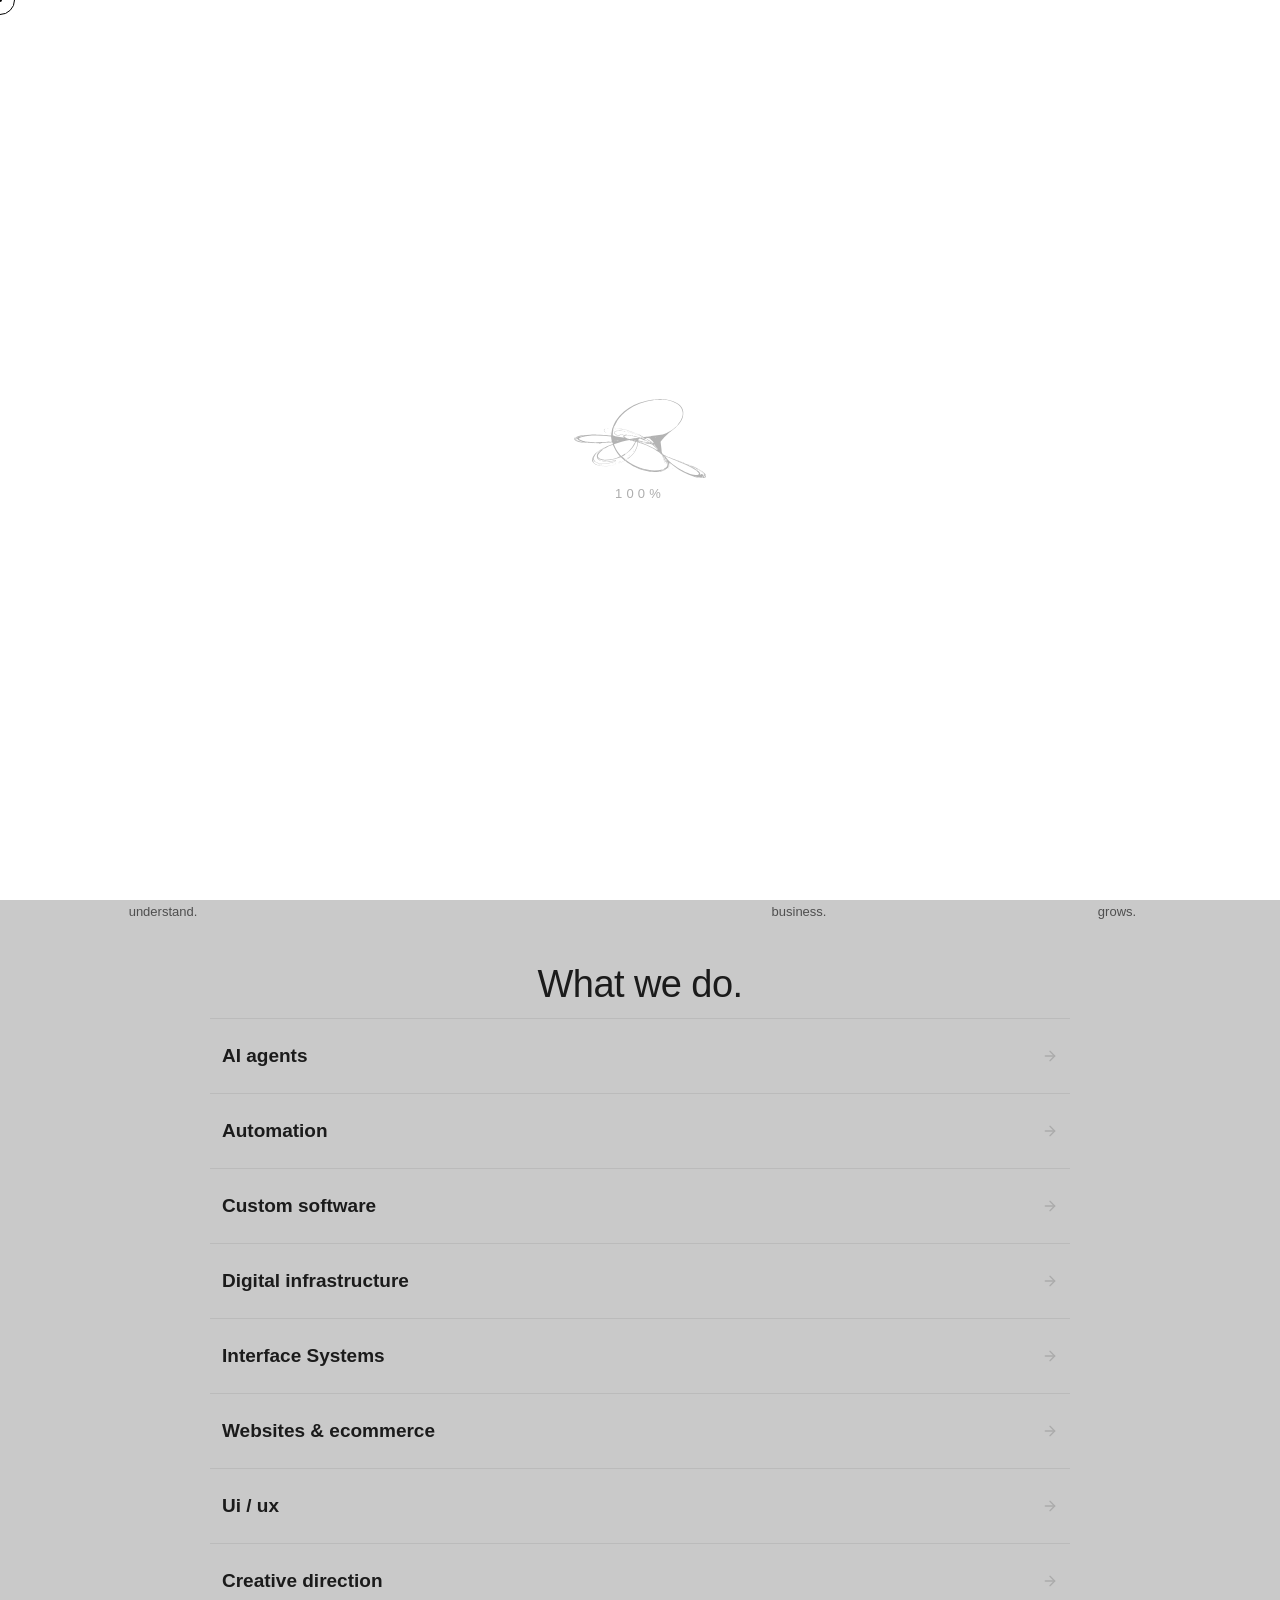
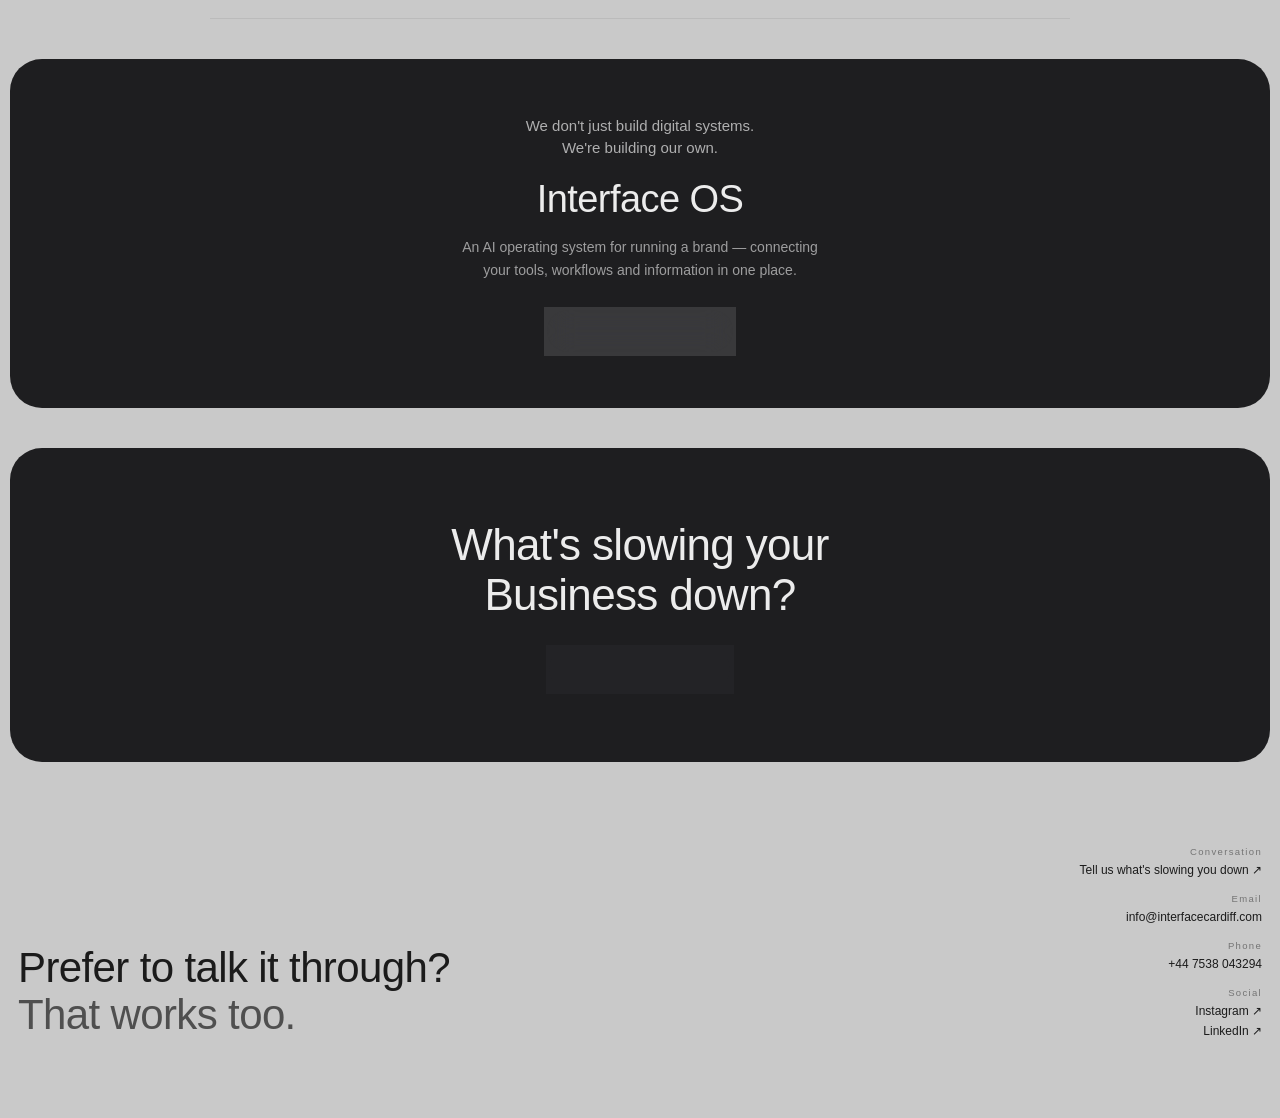
==== commit feab7ec4: "Header nav text back to all caps Co-Authored-By: Claude Sonnet 5.5 <noreply@anthropic.com>" ====
--- a/about.html
+++ b/about.html
@@ -77,7 +77,7 @@
 <link rel="preconnect" href="https://fonts.gstatic.com" crossorigin />
 <link href="https://fonts.googleapis.com/css2?family=JetBrains+Mono:wght@400;500;600&display=swap" rel="stylesheet" />
 
-<link rel="stylesheet" href="style.css?v=6a98d5f" />
+<link rel="stylesheet" href="style.css?v=311f78e" />
 </head>
 <body class="loading page-about">
 
@@ -247,6 +247,6 @@
   </section>
 </main>
 
-<script src="script.js?v=6a98d5f"></script>
+<script src="script.js?v=311f78e"></script>
 </body>
 </html>
--- a/style.css
+++ b/style.css
@@ -1809,3 +1809,6 @@
 }
 
 
+
+/* header bar stays in capitals (dropdown entries keep sentence case) */
+header.site-head nav > a, header.site-head nav .nav-trigger { text-transform: uppercase; }
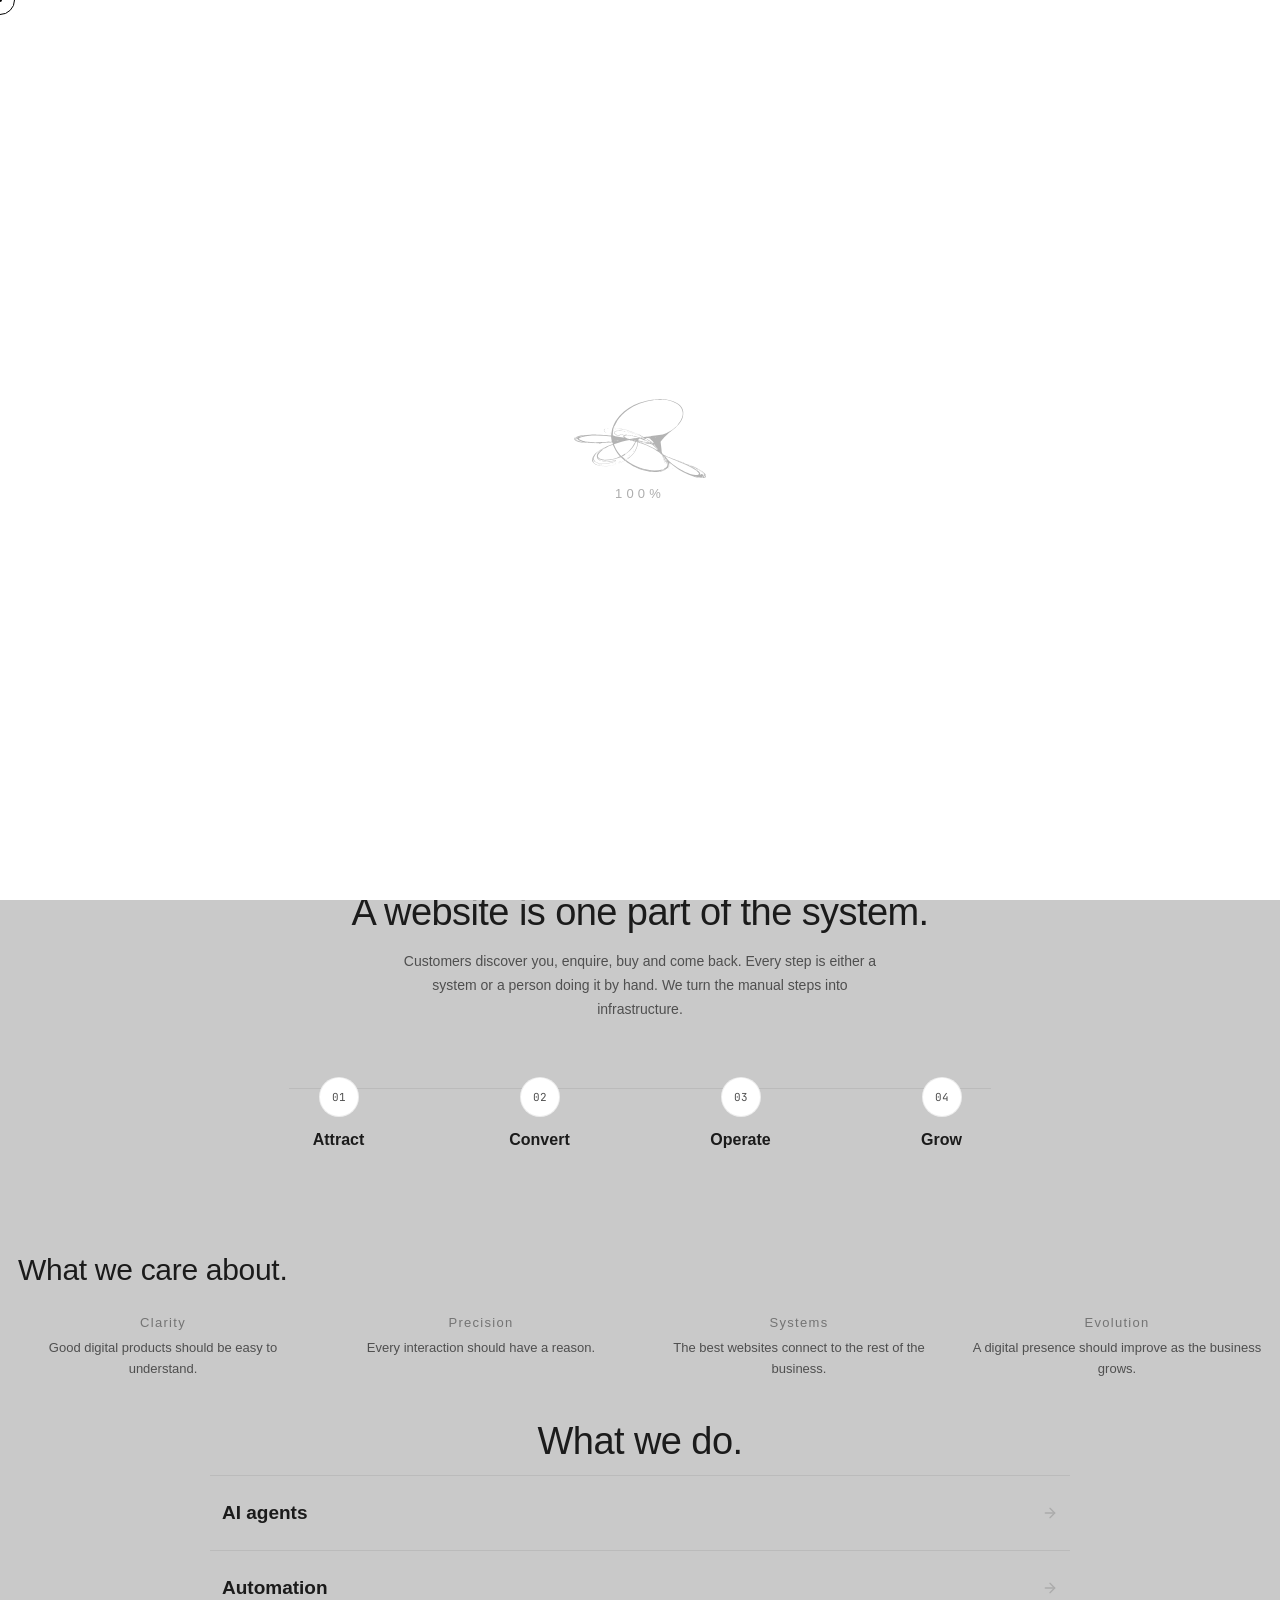
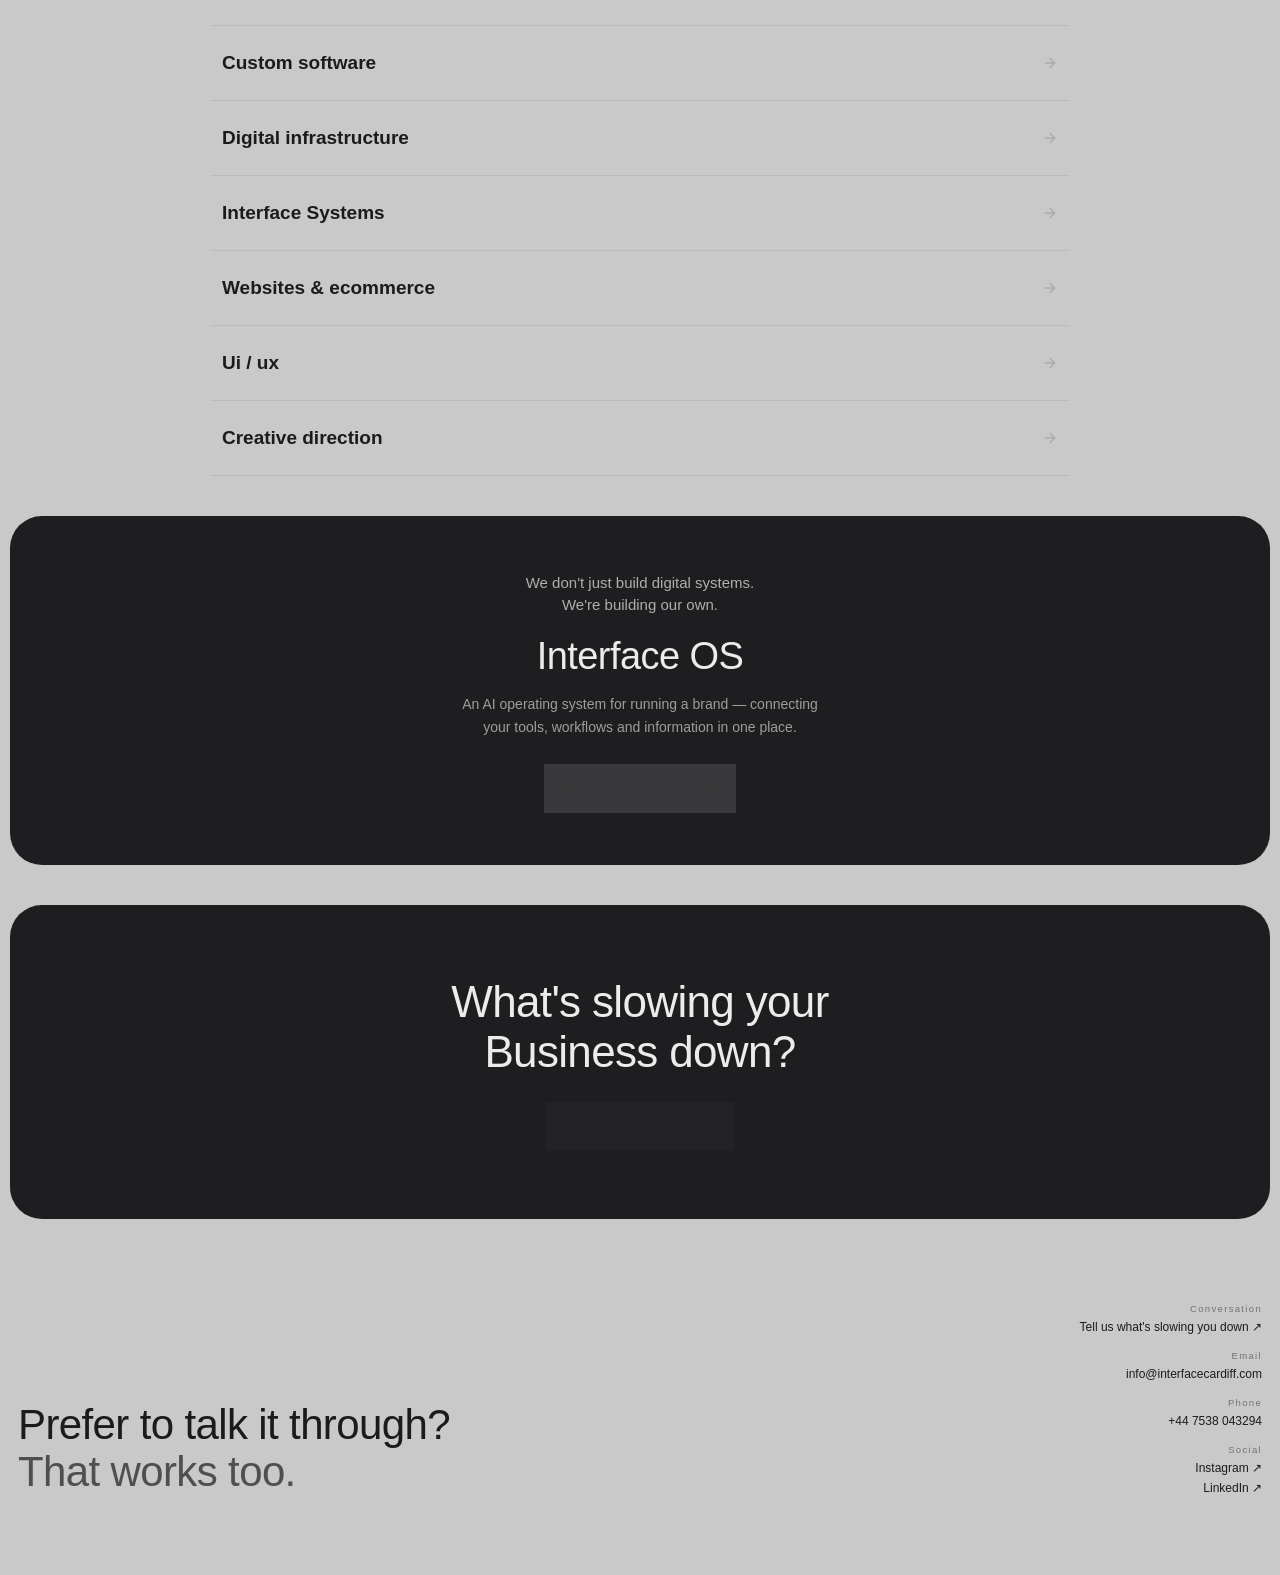
==== commit 0b226adb: "About: sharper selling hero, three differentiators, tighter approach intro Co-Authored-By: Claude So" ====
--- a/about.html
+++ b/about.html
@@ -77,7 +77,7 @@
 <link rel="preconnect" href="https://fonts.gstatic.com" crossorigin />
 <link href="https://fonts.googleapis.com/css2?family=JetBrains+Mono:wght@400;500;600&display=swap" rel="stylesheet" />
 
-<link rel="stylesheet" href="style.css?v=311f78e" />
+<link rel="stylesheet" href="style.css?v=ffd40e3" />
 </head>
 <body class="loading page-about">
 
@@ -122,16 +122,26 @@
 <main class="page-content studio-home">
 
   <!-- ===== ABOUT HERO ===== -->
-  <section class="about-hero">
+  <section class="about-hero about-sell">
     <p class="studio-eyebrow">About Interface</p>
-    <h1>Built in Cardiff.<br>Designed for what's next.</h1>
-    <p class="about-hero-sub">Interface is a digital infrastructure and AI automation company. We find the bottlenecks in how a business runs, and build the systems that fix them: websites, AI agents, automation and software.</p>
+    <h1>We find what's slowing your business down.<br>Then we build the fix.</h1>
+    <p class="about-hero-sub">Most businesses run on a patchwork of inboxes, spreadsheets and people's memory. Interface is who you bring in to see how yours really runs, and to build the system that replaces the busywork.</p>
+    <div class="hero-cta about-cta">
+      <a href="contact.html" class="hero-cta-btn primary caps">Tell us what's slowing you down<svg viewBox="0 0 24 24" fill="none" stroke="currentColor" stroke-width="2" stroke-linecap="round" stroke-linejoin="round"><line x1="5" y1="12" x2="19" y2="12"></line><polyline points="12 5 19 12 12 19"></polyline></svg></a>
+      <a href="solutions.html" class="hero-cta-btn secondary">See what we build<svg viewBox="0 0 24 24" fill="none" stroke="currentColor" stroke-width="2" stroke-linecap="round" stroke-linejoin="round"><line x1="5" y1="12" x2="19" y2="12"></line><polyline points="12 5 19 12 12 19"></polyline></svg></a>
+    </div>
+  </section>
+
+  <section class="about-three">
+    <div><b>01</b><h3>We start with the problem, not a product.</h3><p>You don't need to know whether you need an agent, an automation or custom software. Describe what hurts and we work out what should exist.</p></div>
+    <div><b>02</b><h3>We build the whole system.</h3><p>The website, the CRM, the follow-up and the AI — connected as one system, not bolted together from separate tools and freelancers.</p></div>
+    <div><b>03</b><h3>We build our own, too.</h3><p>Interface OS, Archive and Reach are systems we design and build ourselves. They show what we can make, not just what we promise.</p></div>
   </section>
 
   <!-- ===== OUR APPROACH ===== -->
   <section class="approach">
-    <h2>We think beyond the website.</h2>
-    <p class="approach-intro">A website is only one part of how a modern business operates. We look at the entire digital experience — from how customers discover you, to how they buy, enquire, return and interact with your business.</p>
+    <h2>A website is one part of the system.</h2>
+    <p class="approach-intro">Customers discover you, enquire, buy and come back. Every step is either a system or a person doing it by hand. We turn the manual steps into infrastructure.</p>
 
     <div class="approach-steps">
       <div class="journey-line" aria-hidden="true"></div>
@@ -247,6 +257,6 @@
   </section>
 </main>
 
-<script src="script.js?v=311f78e"></script>
+<script src="script.js?v=ffd40e3"></script>
 </body>
 </html>
--- a/style.css
+++ b/style.css
@@ -1812,3 +1812,15 @@
 
 /* header bar stays in capitals (dropdown entries keep sentence case) */
 header.site-head nav > a, header.site-head nav .nav-trigger { text-transform: uppercase; }
+
+/* about: selling hero */
+.about-sell h1 { font-size: clamp(32px, 5vw, 60px); line-height: 1.05; letter-spacing: -0.025em; font-weight: 600; max-width: 18ch; margin-left: auto; margin-right: auto; }
+.about-sell .about-hero-sub { font-size: 16px; line-height: 1.7; max-width: 52ch; }
+.about-cta { justify-content: center; margin-top: 30px; }
+.about-three { width: 100%; max-width: 1100px; display: grid; grid-template-columns: repeat(3, 1fr); gap: 0; border-top: 1px solid rgba(27,27,27,0.22); }
+.about-three > div { padding: 32px 28px 8px 0; }
+.about-three > div + div { padding-left: 28px; border-left: 1px solid rgba(27,27,27,0.16); }
+.about-three b { font-family: var(--mono); font-size: 11px; letter-spacing: .12em; font-weight: 500; color: var(--ink-3); }
+.about-three h3 { margin: 12px 0 10px; font-family: var(--font-display); font-weight: 600; font-size: 21px; line-height: 1.2; letter-spacing: -0.015em; }
+.about-three p { font-size: 13.5px; line-height: 1.65; color: var(--ink-2); }
+@media (max-width: 800px) { .about-three { grid-template-columns: 1fr; } .about-three > div, .about-three > div + div { padding: 24px 0; border-left: 0; border-bottom: 1px solid rgba(27,27,27,0.16); } }
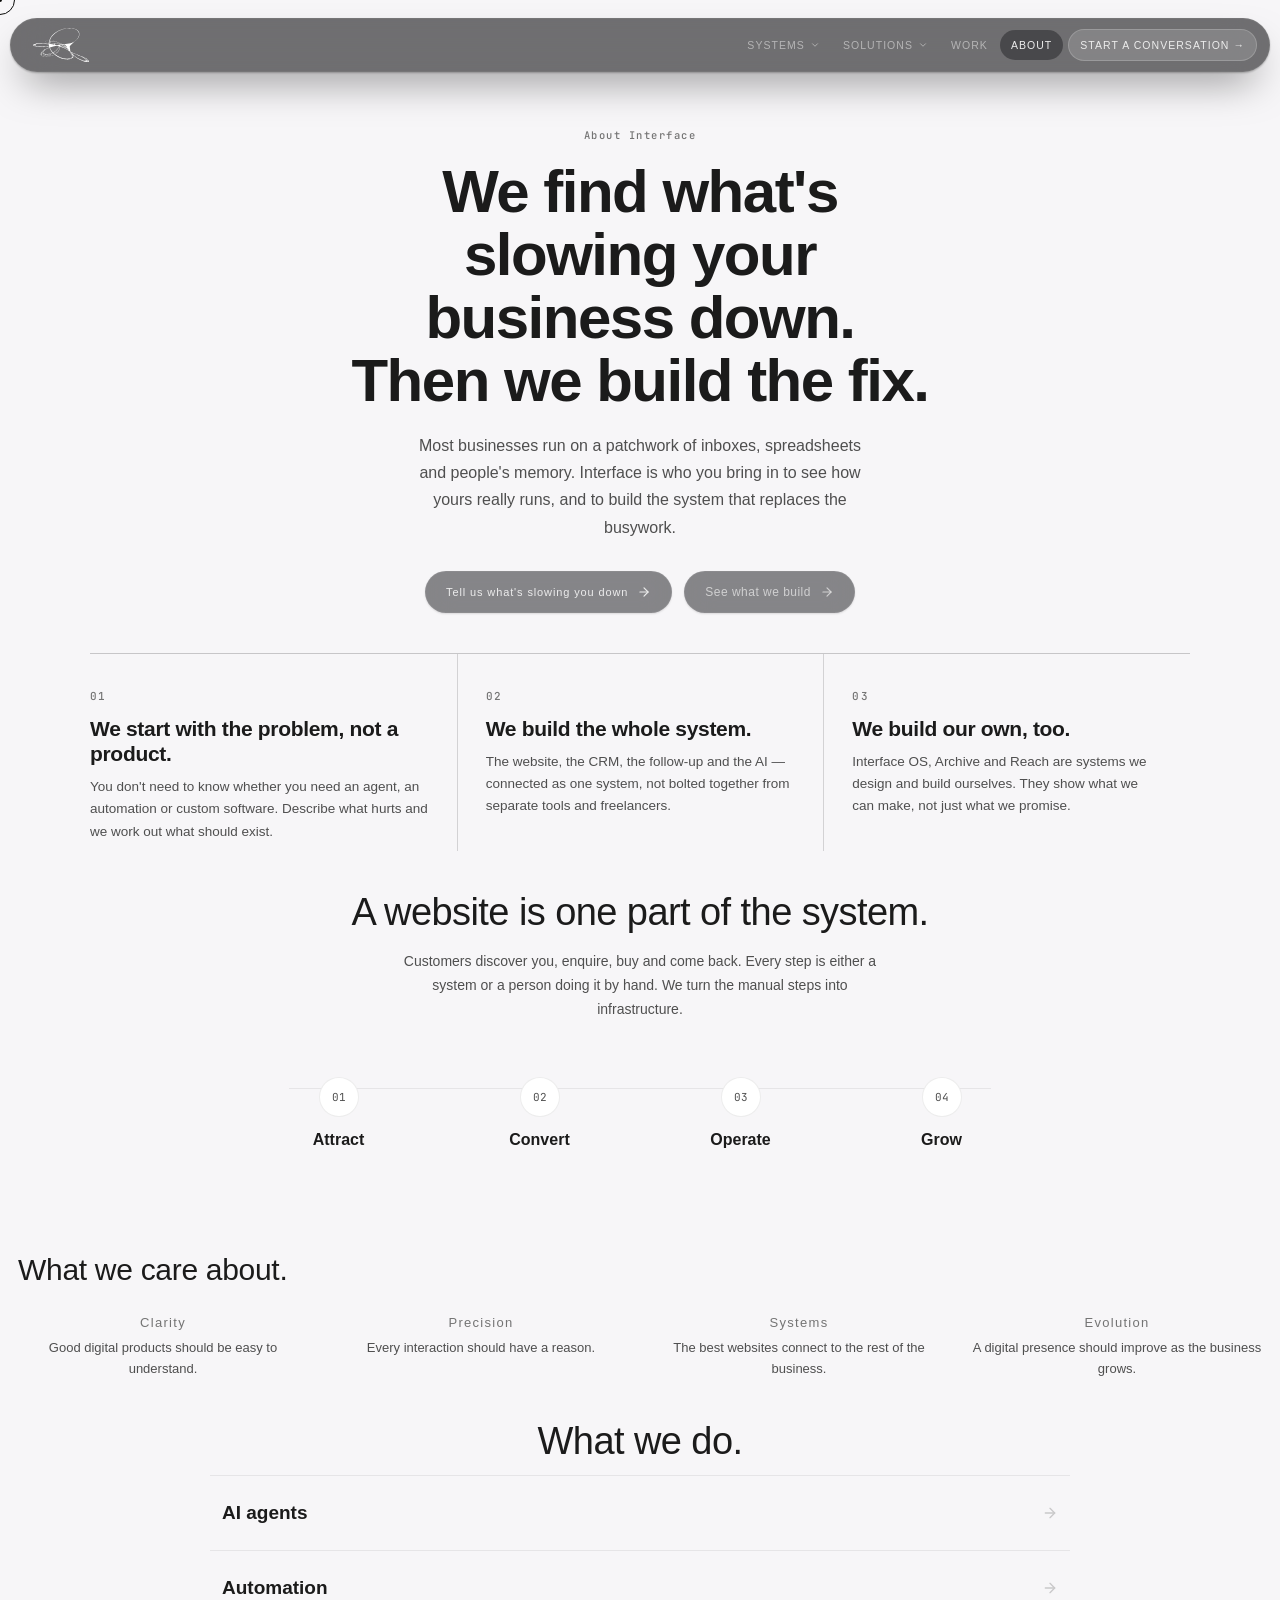
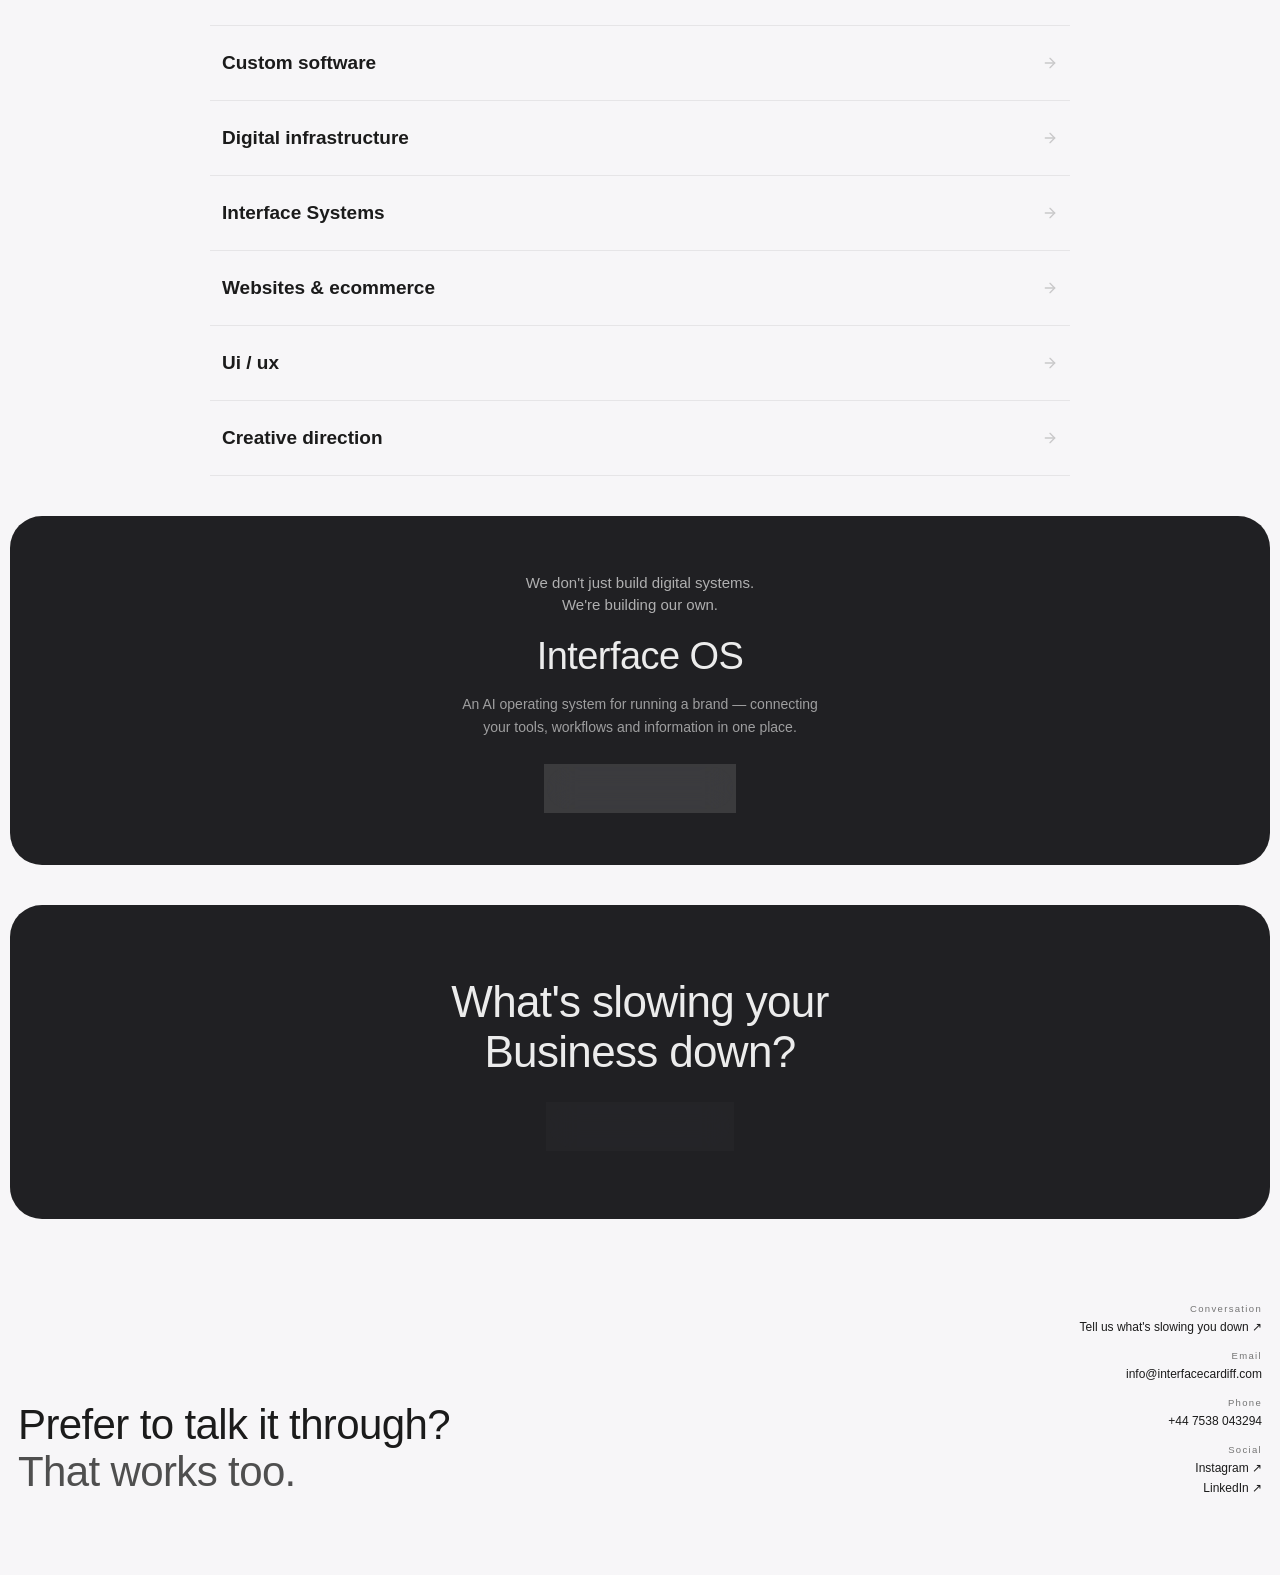
==== commit 4be50b25: "New laptop hero video; site backdrop matched to its flat off-white; app UI recording as CTA decor Co" ====
--- a/about.html
+++ b/about.html
@@ -77,7 +77,7 @@
 <link rel="preconnect" href="https://fonts.gstatic.com" crossorigin />
 <link href="https://fonts.googleapis.com/css2?family=JetBrains+Mono:wght@400;500;600&display=swap" rel="stylesheet" />
 
-<link rel="stylesheet" href="style.css?v=ffd40e3" />
+<link rel="stylesheet" href="style.css?v=b58f979" />
 </head>
 <body class="loading page-about">
 
@@ -257,6 +257,6 @@
   </section>
 </main>
 
-<script src="script.js?v=ffd40e3"></script>
+<script src="script.js?v=b58f979"></script>
 </body>
 </html>
--- a/style.css
+++ b/style.css
@@ -67,7 +67,7 @@
      a flat single colour reads as plain opaque paint no matter how much
      backdrop-filter you throw at it — so this carries a soft white-to-grey
      wash plus a faint accent glow rather than one flat tone. */
-  background: #c9c9c9; /* flat — matches the laptop hero video's own backdrop (rgb 201) */
+  background: #f7f6f8; /* flat — matches the laptop hero video's own backdrop exactly (rgb 247,246,248) */
   -webkit-font-smoothing: antialiased;
   -moz-osx-font-smoothing: grayscale;
   min-height: 100vh;
@@ -1824,3 +1824,14 @@
 .about-three h3 { margin: 12px 0 10px; font-family: var(--font-display); font-weight: 600; font-size: 21px; line-height: 1.2; letter-spacing: -0.015em; }
 .about-three p { font-size: 13.5px; line-height: 1.65; color: var(--ink-2); }
 @media (max-width: 800px) { .about-three { grid-template-columns: 1fr; } .about-three > div, .about-three > div + div { padding: 24px 0; border-left: 0; border-bottom: 1px solid rgba(27,27,27,0.16); } }
+
+/* laptop video: the clip's flat backdrop equals the page colour, so only the
+   laptop matters — keep its screen side in view when the box crops the width */
+.home-emerge .hero-shot-media video { object-position: 100% 50%; }
+
+/* app UI screen recording as dimmed decor behind the closing CTAs */
+.sx-cta { position: relative; overflow: hidden; isolation: isolate; }
+.sx-cta > *:not(.sx-cta-video) { position: relative; z-index: 1; }
+.sx-cta-video { position: absolute; inset: 0; width: 100%; height: 100%; object-fit: cover; z-index: 0; opacity: .34; pointer-events: none; }
+.sx-cta::after { content: ""; position: absolute; inset: 0; z-index: 0; pointer-events: none; background: linear-gradient(90deg, rgba(14,14,16,0.88) 0%, rgba(14,14,16,0.55) 55%, rgba(14,14,16,0.25) 100%); }
+@media (prefers-reduced-motion: reduce) { .sx-cta-video { display: none; } }
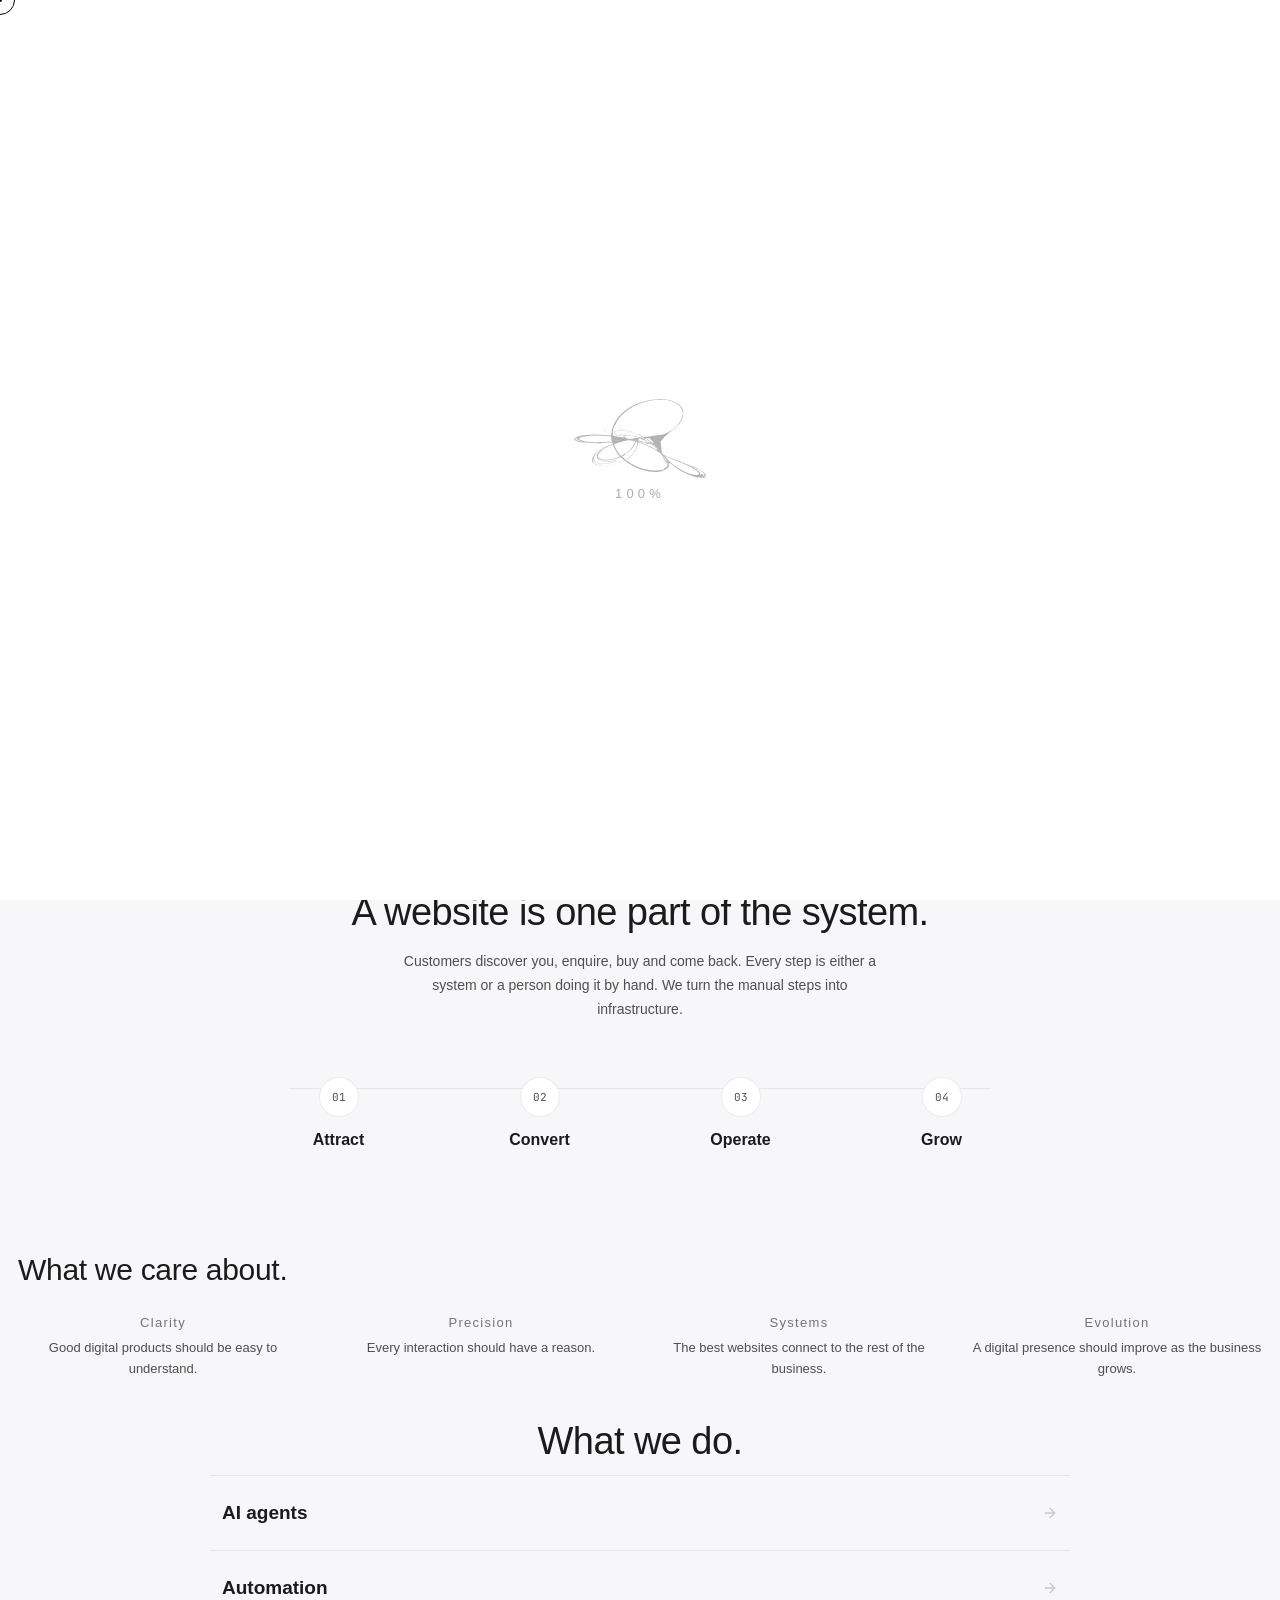
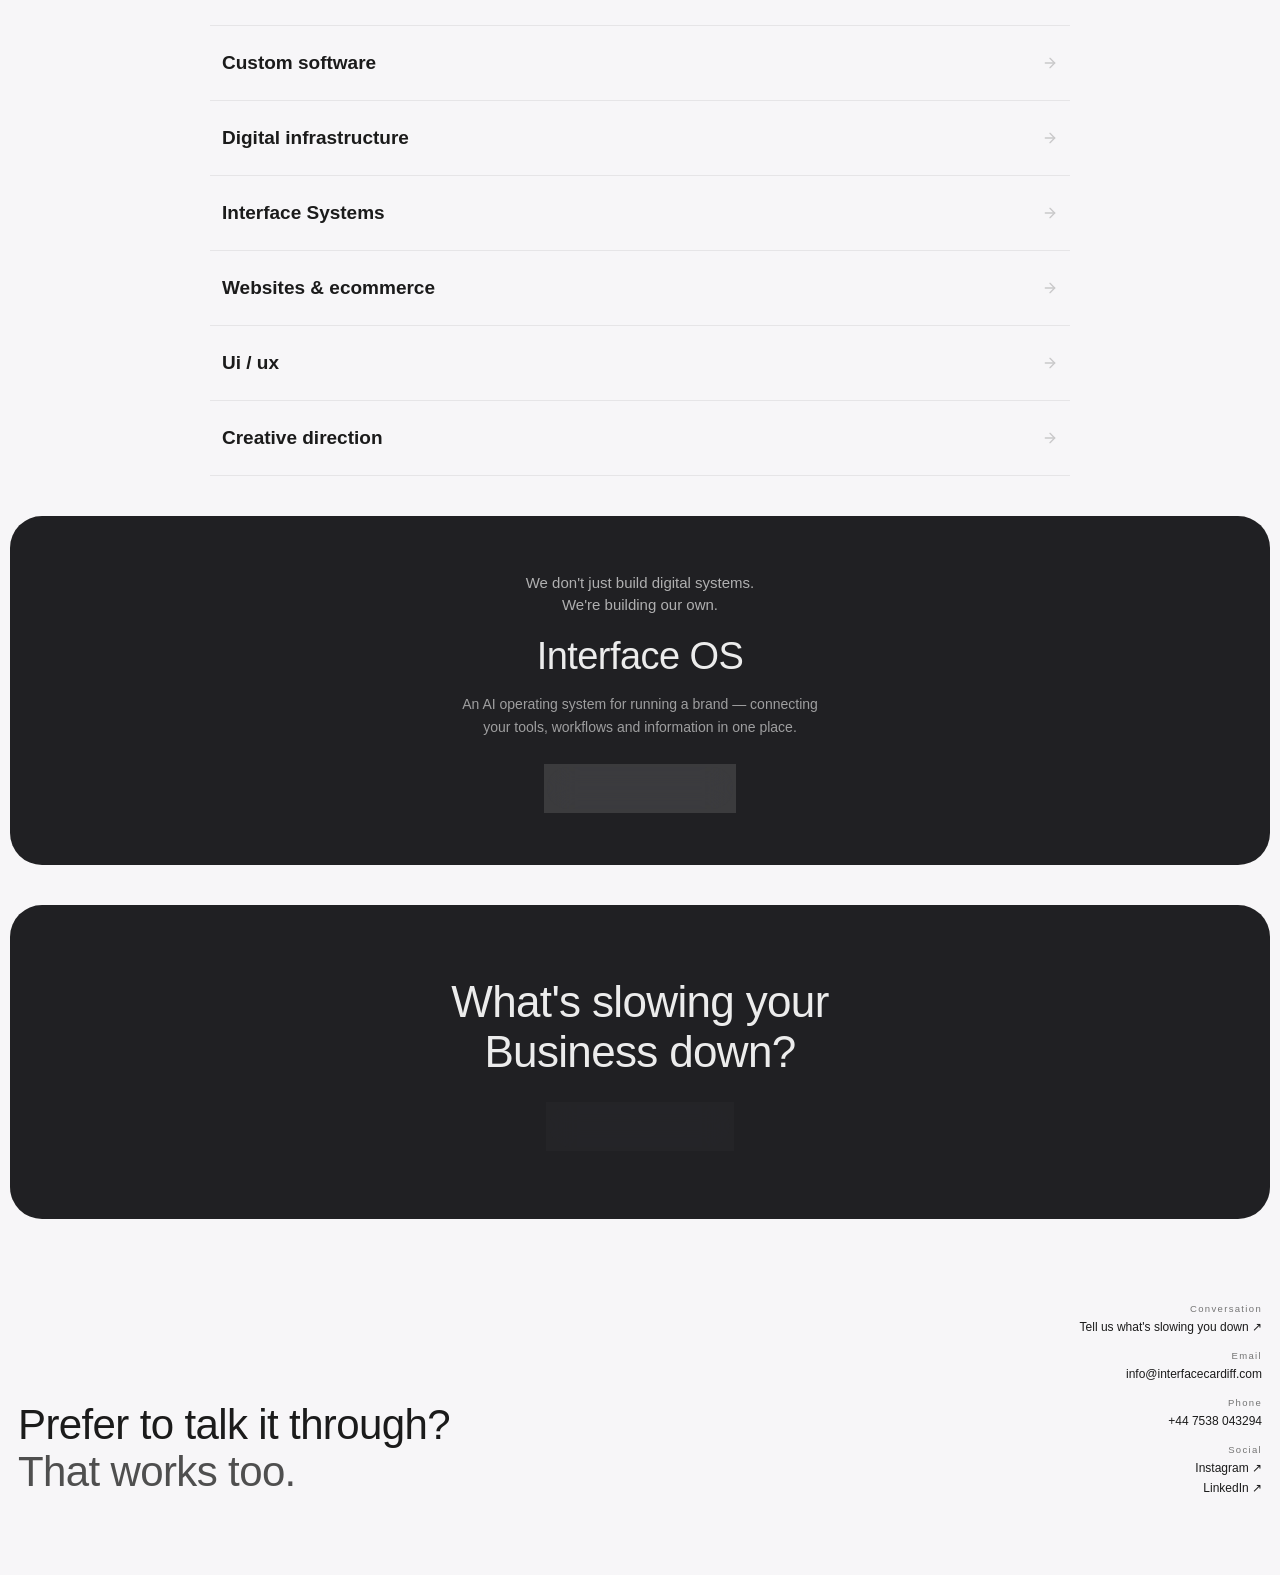
==== commit ee75d146: "Hero laptop video: show the whole frame, smaller, no side cropping Co-Authored-By: Claude Sonnet 5.5" ====
--- a/about.html
+++ b/about.html
@@ -77,7 +77,7 @@
 <link rel="preconnect" href="https://fonts.gstatic.com" crossorigin />
 <link href="https://fonts.googleapis.com/css2?family=JetBrains+Mono:wght@400;500;600&display=swap" rel="stylesheet" />
 
-<link rel="stylesheet" href="style.css?v=b58f979" />
+<link rel="stylesheet" href="style.css?v=8aedf88" />
 </head>
 <body class="loading page-about">
 
@@ -257,6 +257,6 @@
   </section>
 </main>
 
-<script src="script.js?v=b58f979"></script>
+<script src="script.js?v=8aedf88"></script>
 </body>
 </html>
--- a/style.css
+++ b/style.css
@@ -1825,9 +1825,15 @@
 .about-three p { font-size: 13.5px; line-height: 1.65; color: var(--ink-2); }
 @media (max-width: 800px) { .about-three { grid-template-columns: 1fr; } .about-three > div, .about-three > div + div { padding: 24px 0; border-left: 0; border-bottom: 1px solid rgba(27,27,27,0.16); } }
 
-/* laptop video: the clip's flat backdrop equals the page colour, so only the
-   laptop matters — keep its screen side in view when the box crops the width */
-.home-emerge .hero-shot-media video { object-position: 100% 50%; }
+/* laptop video: show the whole frame (no horizontal crop). Its backdrop is the
+   page colour, so the box is invisible; the close-up pose runs off the top and
+   bottom of the source frame, so those two edges are softened slightly. */
+.home-emerge .hero-shot-media { flex: 1.7; display: flex; align-items: center; }
+.home-emerge .hero-shot-media video {
+  width: 100%; height: auto; object-fit: contain;
+  -webkit-mask-image: linear-gradient(to bottom, transparent 0, #000 9%, #000 91%, transparent 100%);
+  mask-image: linear-gradient(to bottom, transparent 0, #000 9%, #000 91%, transparent 100%);
+}
 
 /* app UI screen recording as dimmed decor behind the closing CTAs */
 .sx-cta { position: relative; overflow: hidden; isolation: isolate; }
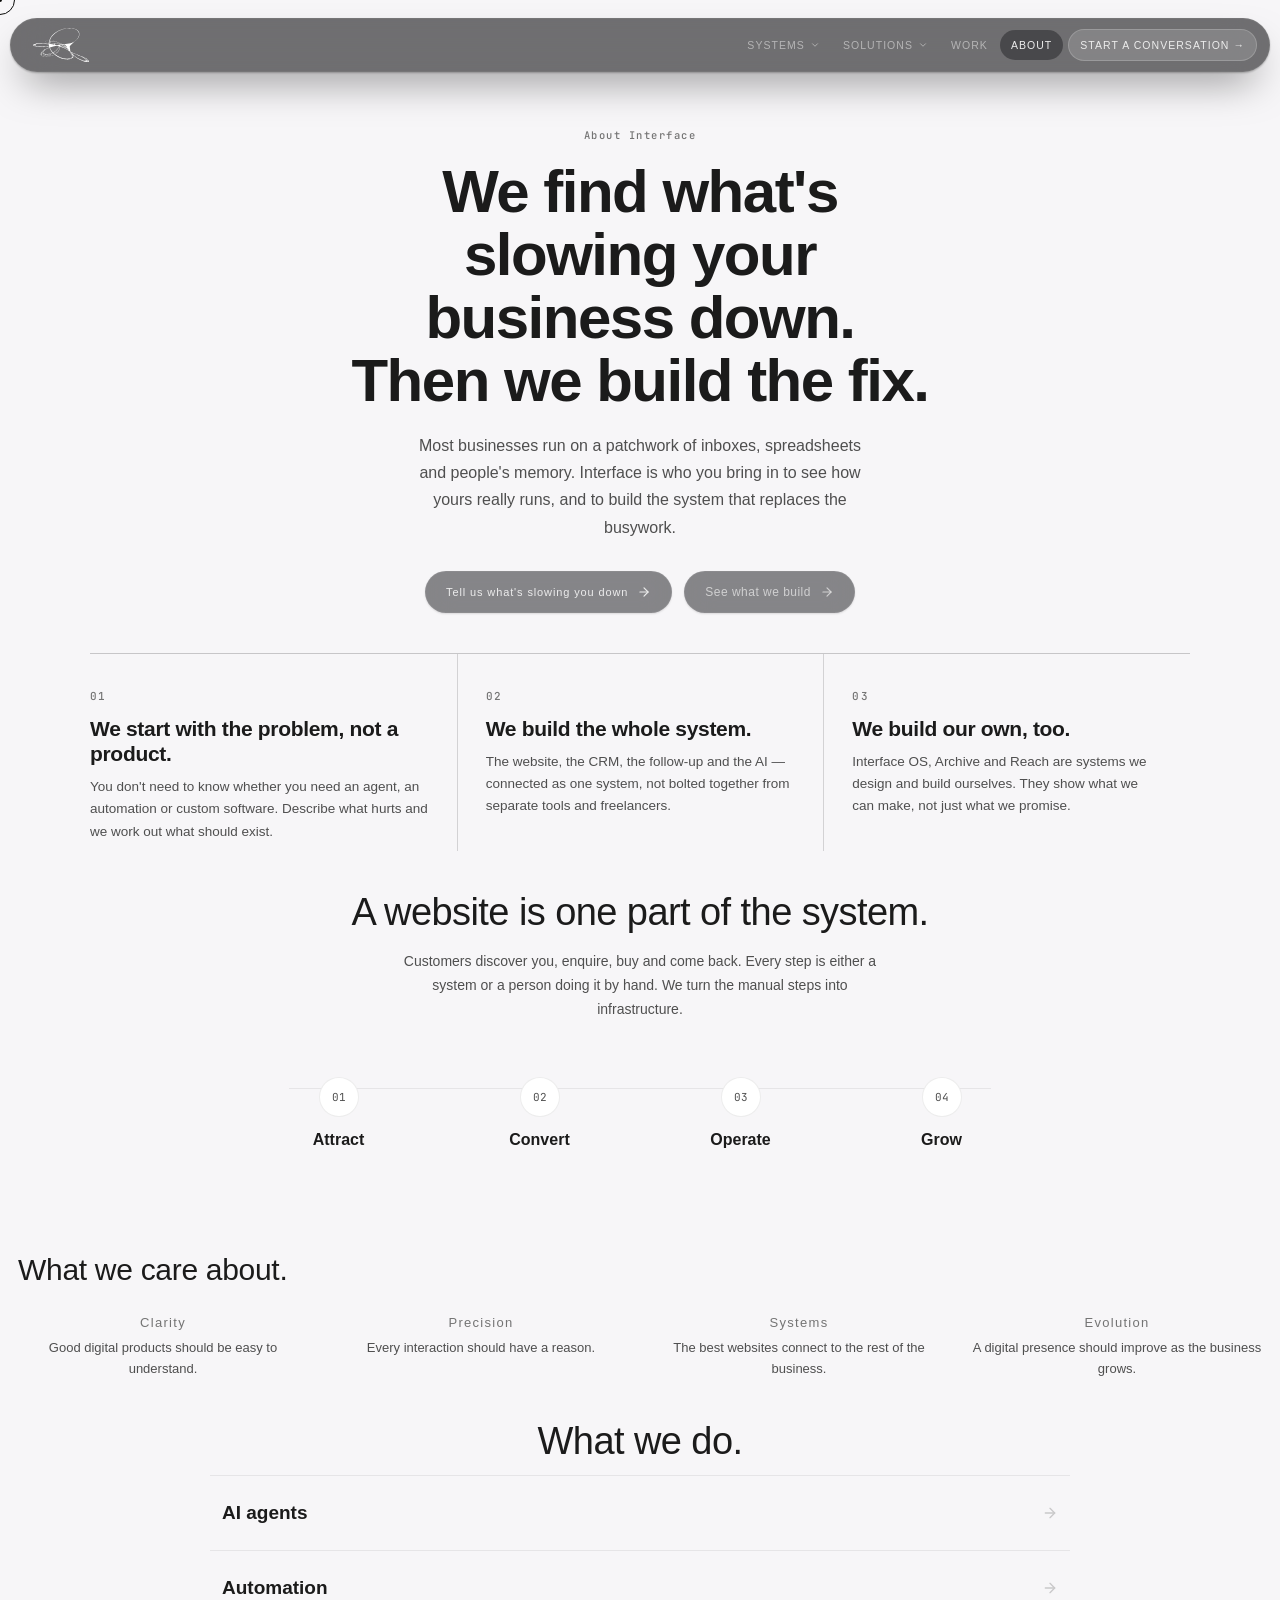
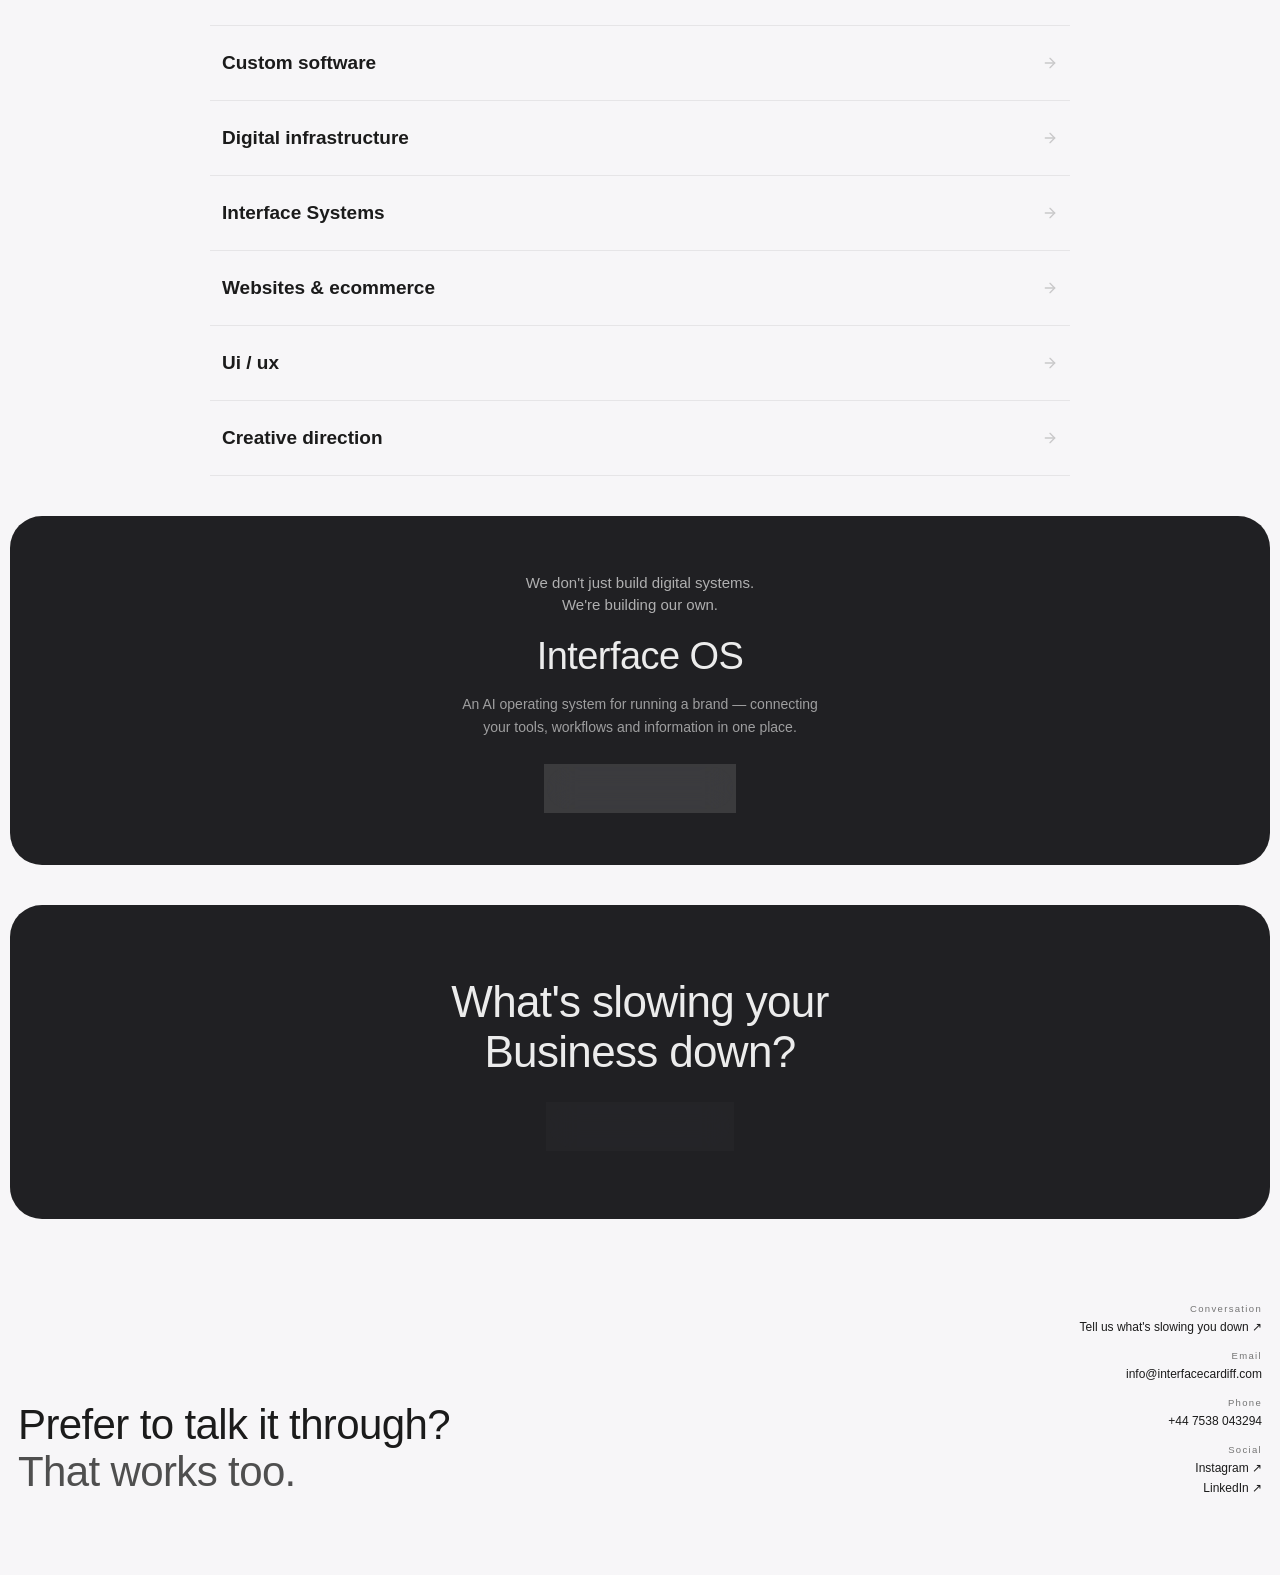
==== commit 8f0be8e0: "Hero laptop: small seamless open/close loop, whole laptop in frame, no fade Co-Authored-By: Claude S" ====
--- a/about.html
+++ b/about.html
@@ -77,7 +77,7 @@
 <link rel="preconnect" href="https://fonts.gstatic.com" crossorigin />
 <link href="https://fonts.googleapis.com/css2?family=JetBrains+Mono:wght@400;500;600&display=swap" rel="stylesheet" />
 
-<link rel="stylesheet" href="style.css?v=8aedf88" />
+<link rel="stylesheet" href="style.css?v=f3f071c" />
 </head>
 <body class="loading page-about">
 
@@ -257,6 +257,6 @@
   </section>
 </main>
 
-<script src="script.js?v=8aedf88"></script>
+<script src="script.js?v=f3f071c"></script>
 </body>
 </html>
--- a/style.css
+++ b/style.css
@@ -1825,15 +1825,10 @@
 .about-three p { font-size: 13.5px; line-height: 1.65; color: var(--ink-2); }
 @media (max-width: 800px) { .about-three { grid-template-columns: 1fr; } .about-three > div, .about-three > div + div { padding: 24px 0; border-left: 0; border-bottom: 1px solid rgba(27,27,27,0.16); } }
 
-/* laptop video: show the whole frame (no horizontal crop). Its backdrop is the
-   page colour, so the box is invisible; the close-up pose runs off the top and
-   bottom of the source frame, so those two edges are softened slightly. */
-.home-emerge .hero-shot-media { flex: 1.7; display: flex; align-items: center; }
-.home-emerge .hero-shot-media video {
-  width: 100%; height: auto; object-fit: contain;
-  -webkit-mask-image: linear-gradient(to bottom, transparent 0, #000 9%, #000 91%, transparent 100%);
-  mask-image: linear-gradient(to bottom, transparent 0, #000 9%, #000 91%, transparent 100%);
-}
+/* laptop video: a short, seamless open/close loop with the whole laptop in
+   frame. Its backdrop is the page colour, so the box itself is invisible. */
+.home-emerge .hero-shot-media { flex: 1.15; display: flex; align-items: center; justify-content: center; }
+.home-emerge .hero-shot-media video { width: 100%; max-width: 520px; height: auto; object-fit: contain; }
 
 /* app UI screen recording as dimmed decor behind the closing CTAs */
 .sx-cta { position: relative; overflow: hidden; isolation: isolate; }
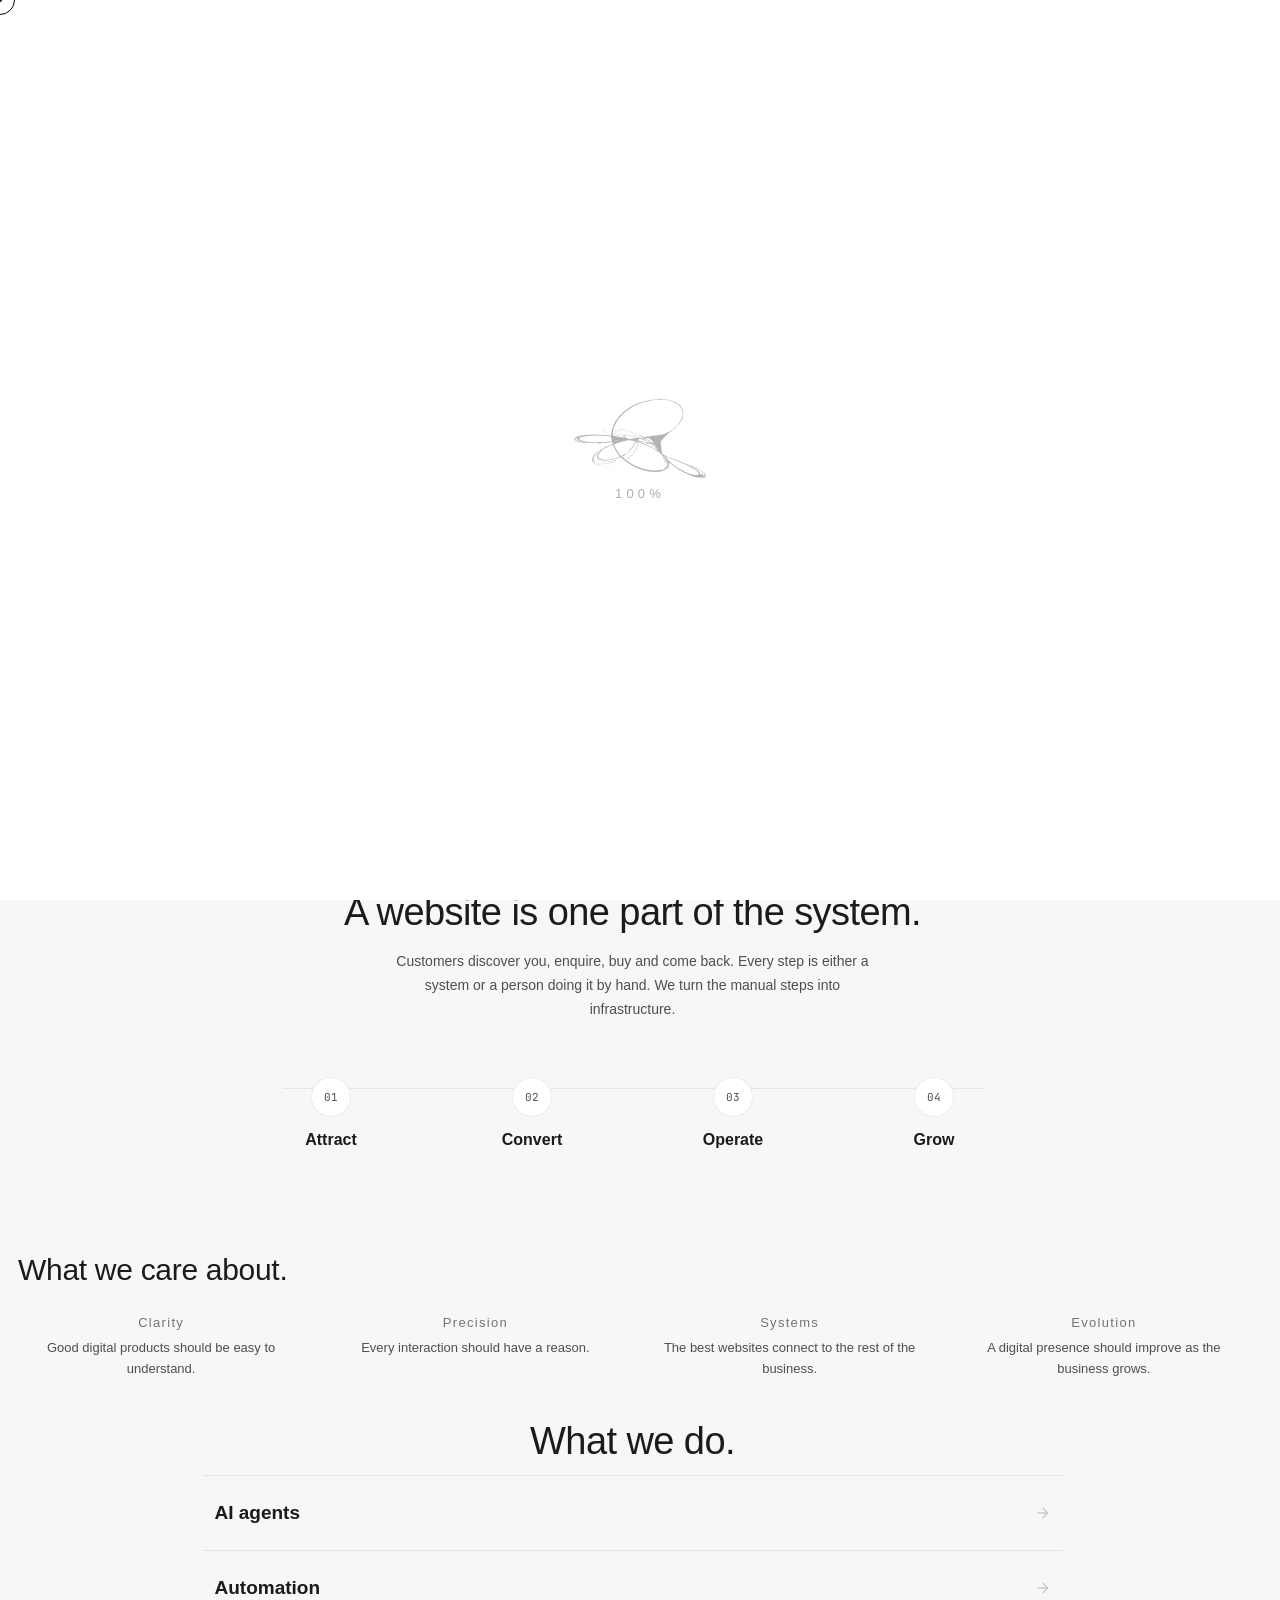
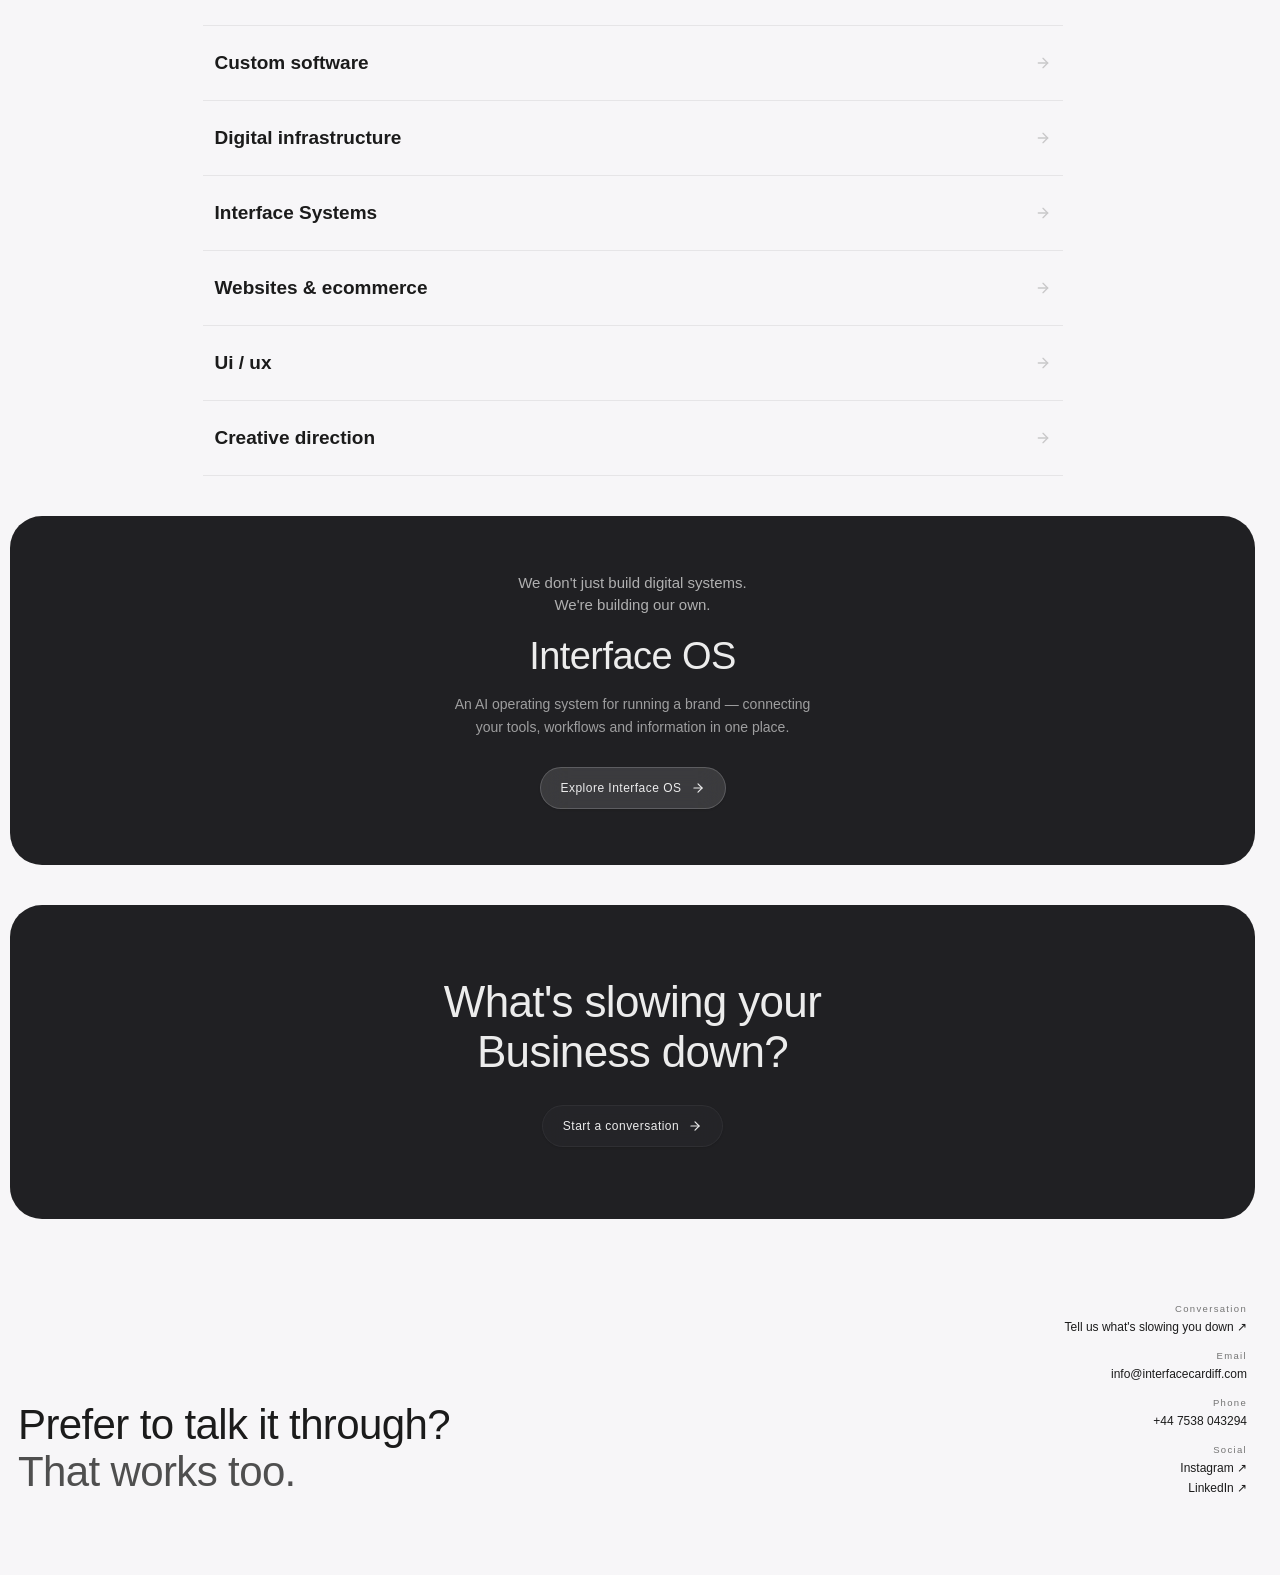
==== commit d691fd73: "Homepage: scroll locks on the revealed hero; next scroll gesture continues Co-Authored-By: Claude So" ====
--- a/about.html
+++ b/about.html
@@ -77,7 +77,7 @@
 <link rel="preconnect" href="https://fonts.gstatic.com" crossorigin />
 <link href="https://fonts.googleapis.com/css2?family=JetBrains+Mono:wght@400;500;600&display=swap" rel="stylesheet" />
 
-<link rel="stylesheet" href="style.css?v=f3f071c" />
+<link rel="stylesheet" href="style.css?v=ddbefbb" />
 </head>
 <body class="loading page-about">
 
@@ -257,6 +257,6 @@
   </section>
 </main>
 
-<script src="script.js?v=f3f071c"></script>
+<script src="script.js?v=ddbefbb"></script>
 </body>
 </html>
--- a/style.css
+++ b/style.css
@@ -1829,6 +1829,7 @@
    frame. Its backdrop is the page colour, so the box itself is invisible. */
 .home-emerge .hero-shot-media { flex: 1.15; display: flex; align-items: center; justify-content: center; }
 .home-emerge .hero-shot-media video { width: 100%; max-width: 520px; height: auto; object-fit: contain; }
+html { scrollbar-gutter: stable; }
 
 /* app UI screen recording as dimmed decor behind the closing CTAs */
 .sx-cta { position: relative; overflow: hidden; isolation: isolate; }
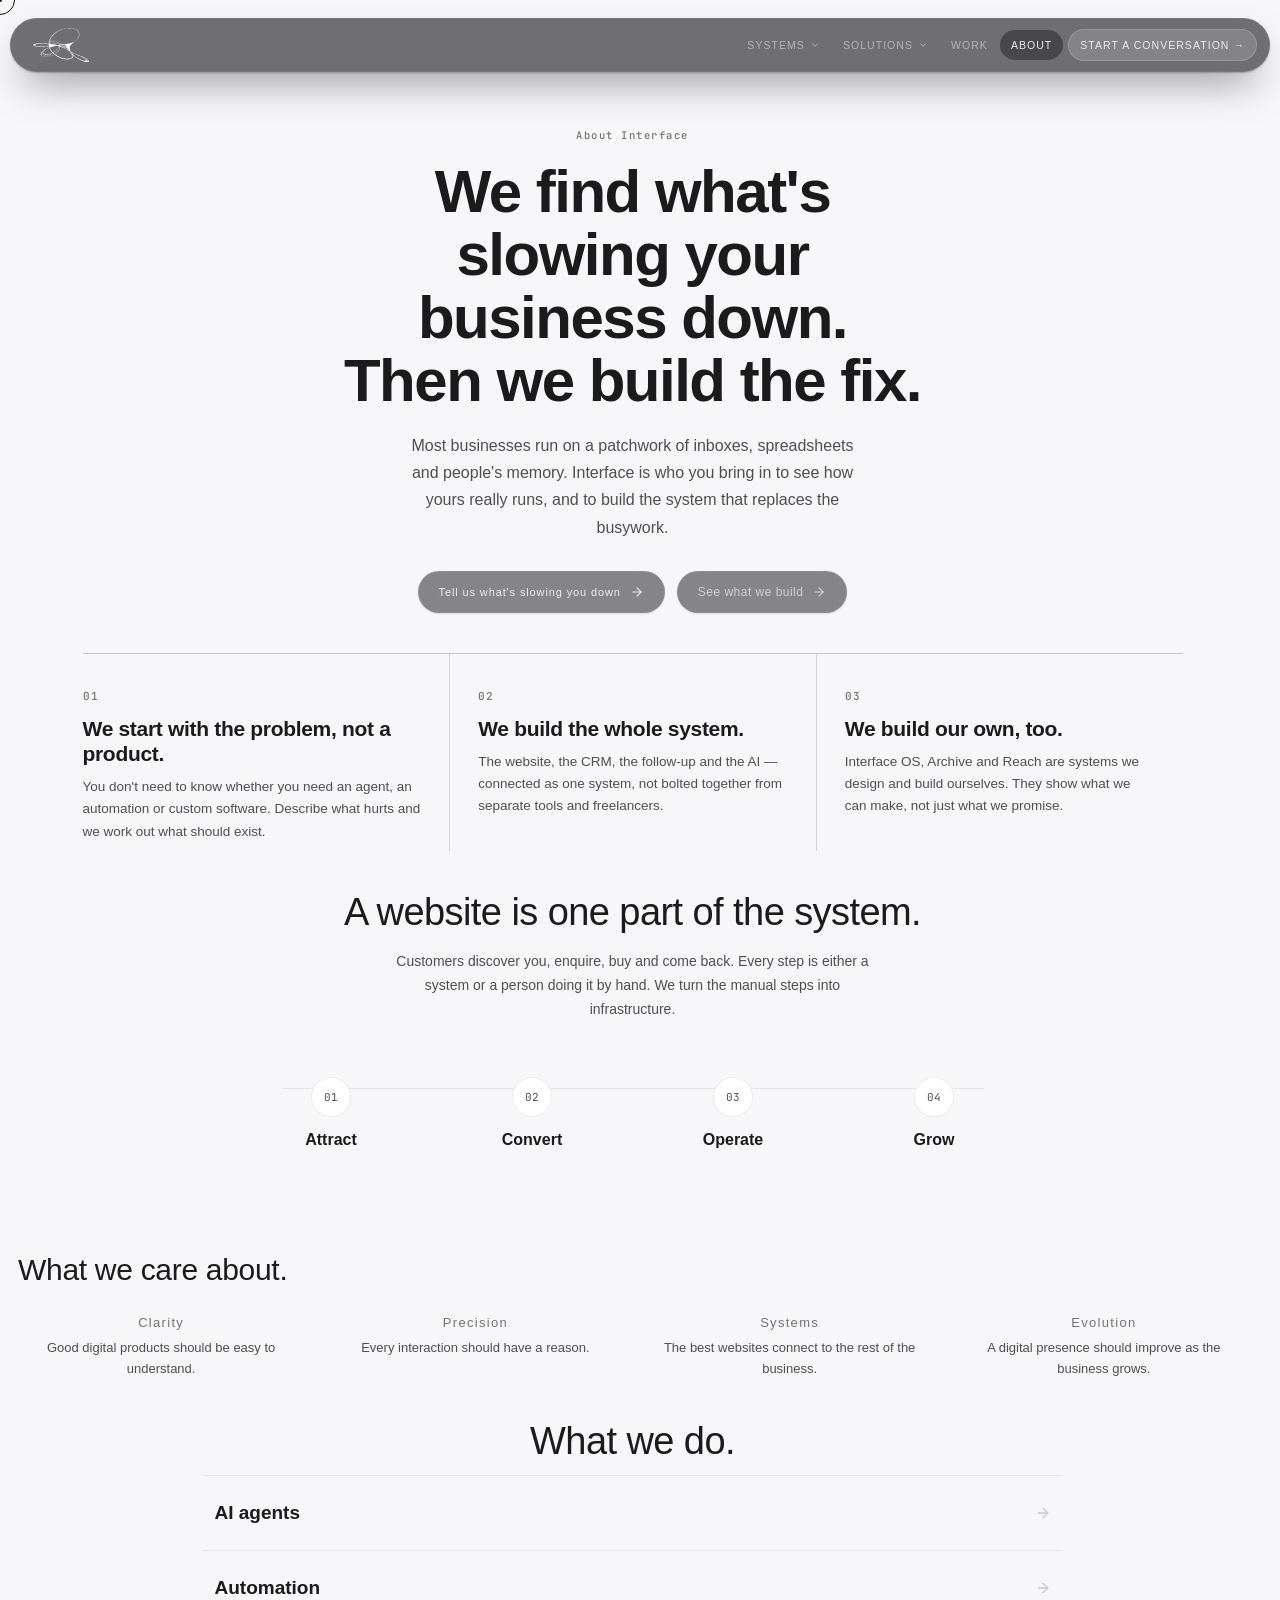
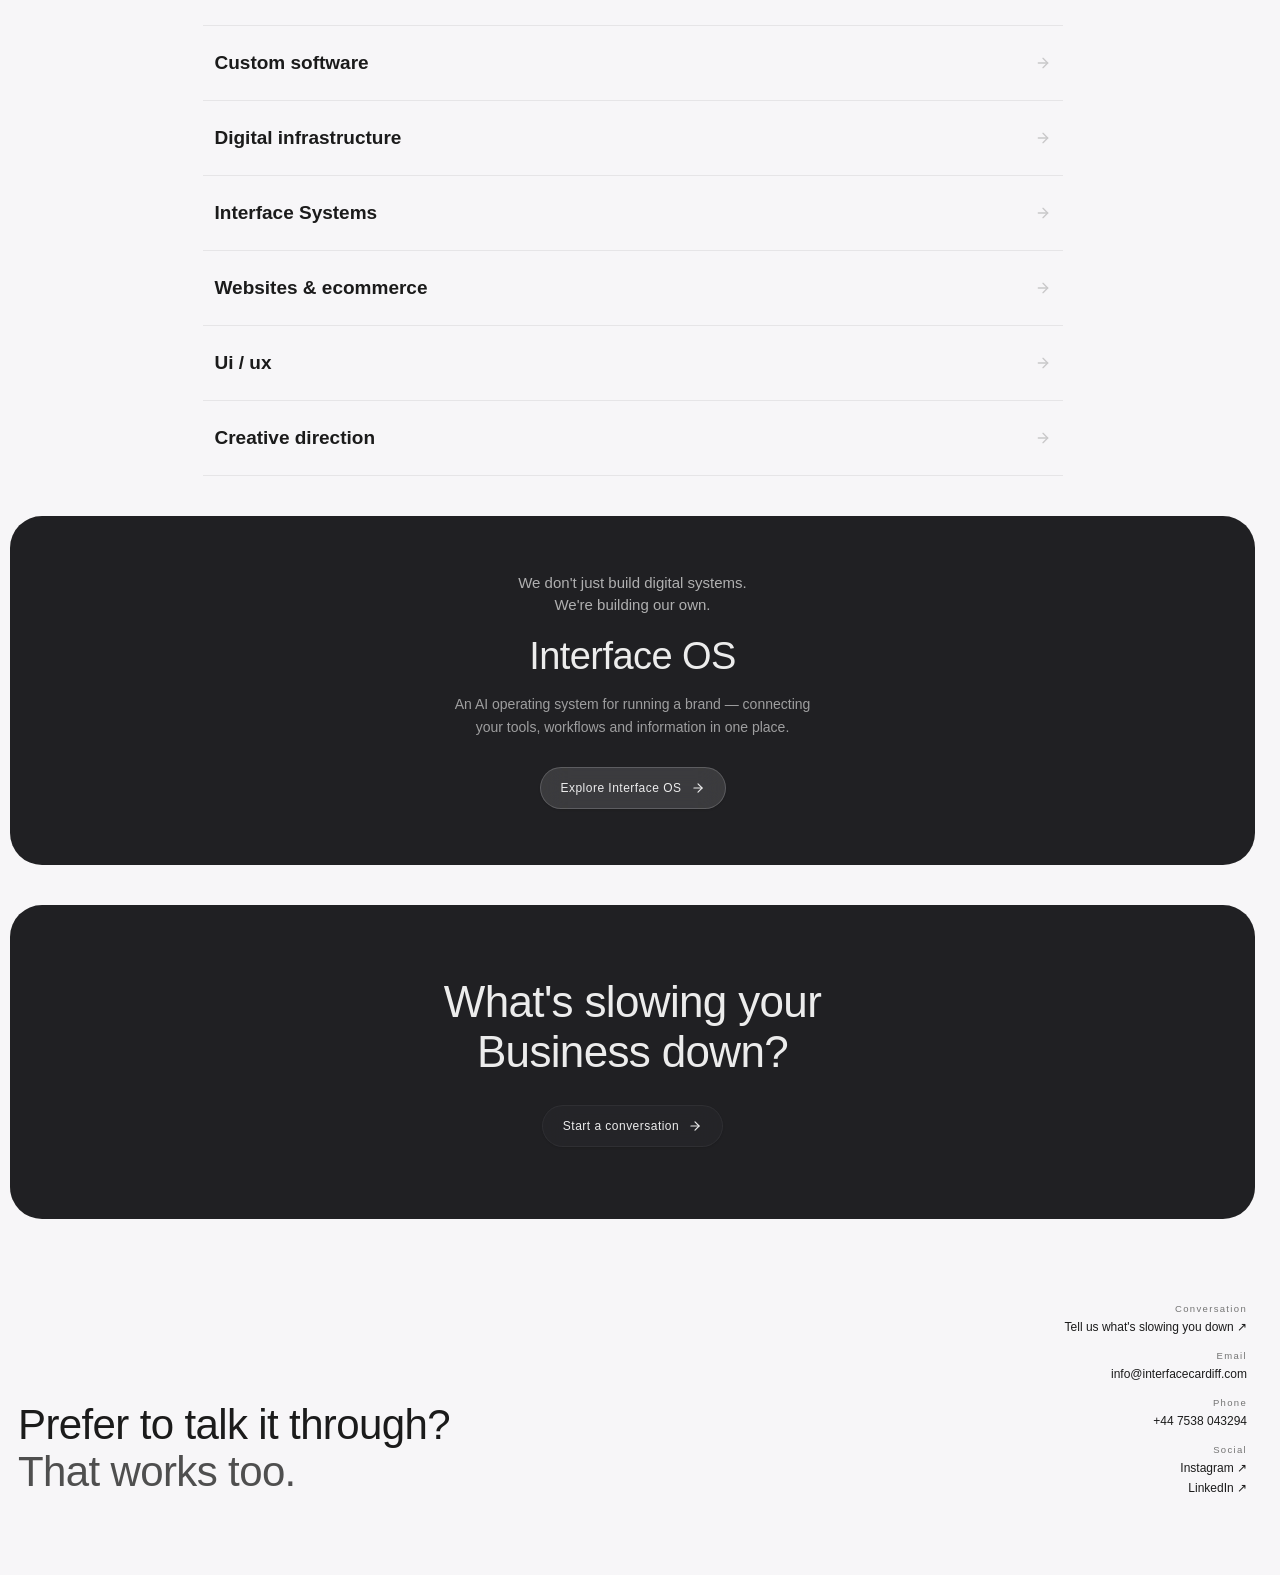
==== commit d371b231: "Mobile hero: centre content symmetrically (drop desktop-only right padding) Co-Authored-By: Claude S" ====
--- a/about.html
+++ b/about.html
@@ -77,7 +77,7 @@
 <link rel="preconnect" href="https://fonts.gstatic.com" crossorigin />
 <link href="https://fonts.googleapis.com/css2?family=JetBrains+Mono:wght@400;500;600&display=swap" rel="stylesheet" />
 
-<link rel="stylesheet" href="style.css?v=ddbefbb" />
+<link rel="stylesheet" href="style.css?v=bb94174" />
 </head>
 <body class="loading page-about">
 
@@ -257,6 +257,6 @@
   </section>
 </main>
 
-<script src="script.js?v=ddbefbb"></script>
+<script src="script.js?v=bb94174"></script>
 </body>
 </html>
--- a/style.css
+++ b/style.css
@@ -1837,3 +1837,11 @@
 .sx-cta-video { position: absolute; inset: 0; width: 100%; height: 100%; object-fit: cover; z-index: 0; opacity: .34; pointer-events: none; }
 .sx-cta::after { content: ""; position: absolute; inset: 0; z-index: 0; pointer-events: none; background: linear-gradient(90deg, rgba(14,14,16,0.88) 0%, rgba(14,14,16,0.55) 55%, rgba(14,14,16,0.25) 100%); }
 @media (prefers-reduced-motion: reduce) { .sx-cta-video { display: none; } }
+
+/* mobile/tablet: the desktop right-hand padding (for the side-by-side layout)
+   left the stacked hero off-centre — centre everything symmetrically */
+@media (max-width: 900px) {
+  .home-emerge .hero-shot { padding: 0 20px; }
+  .home-emerge .hero-shot-media { align-self: center; justify-content: center; }
+}
+@media (max-width: 900px) { .home-emerge .hero-shot-copy { padding: 0; } }
